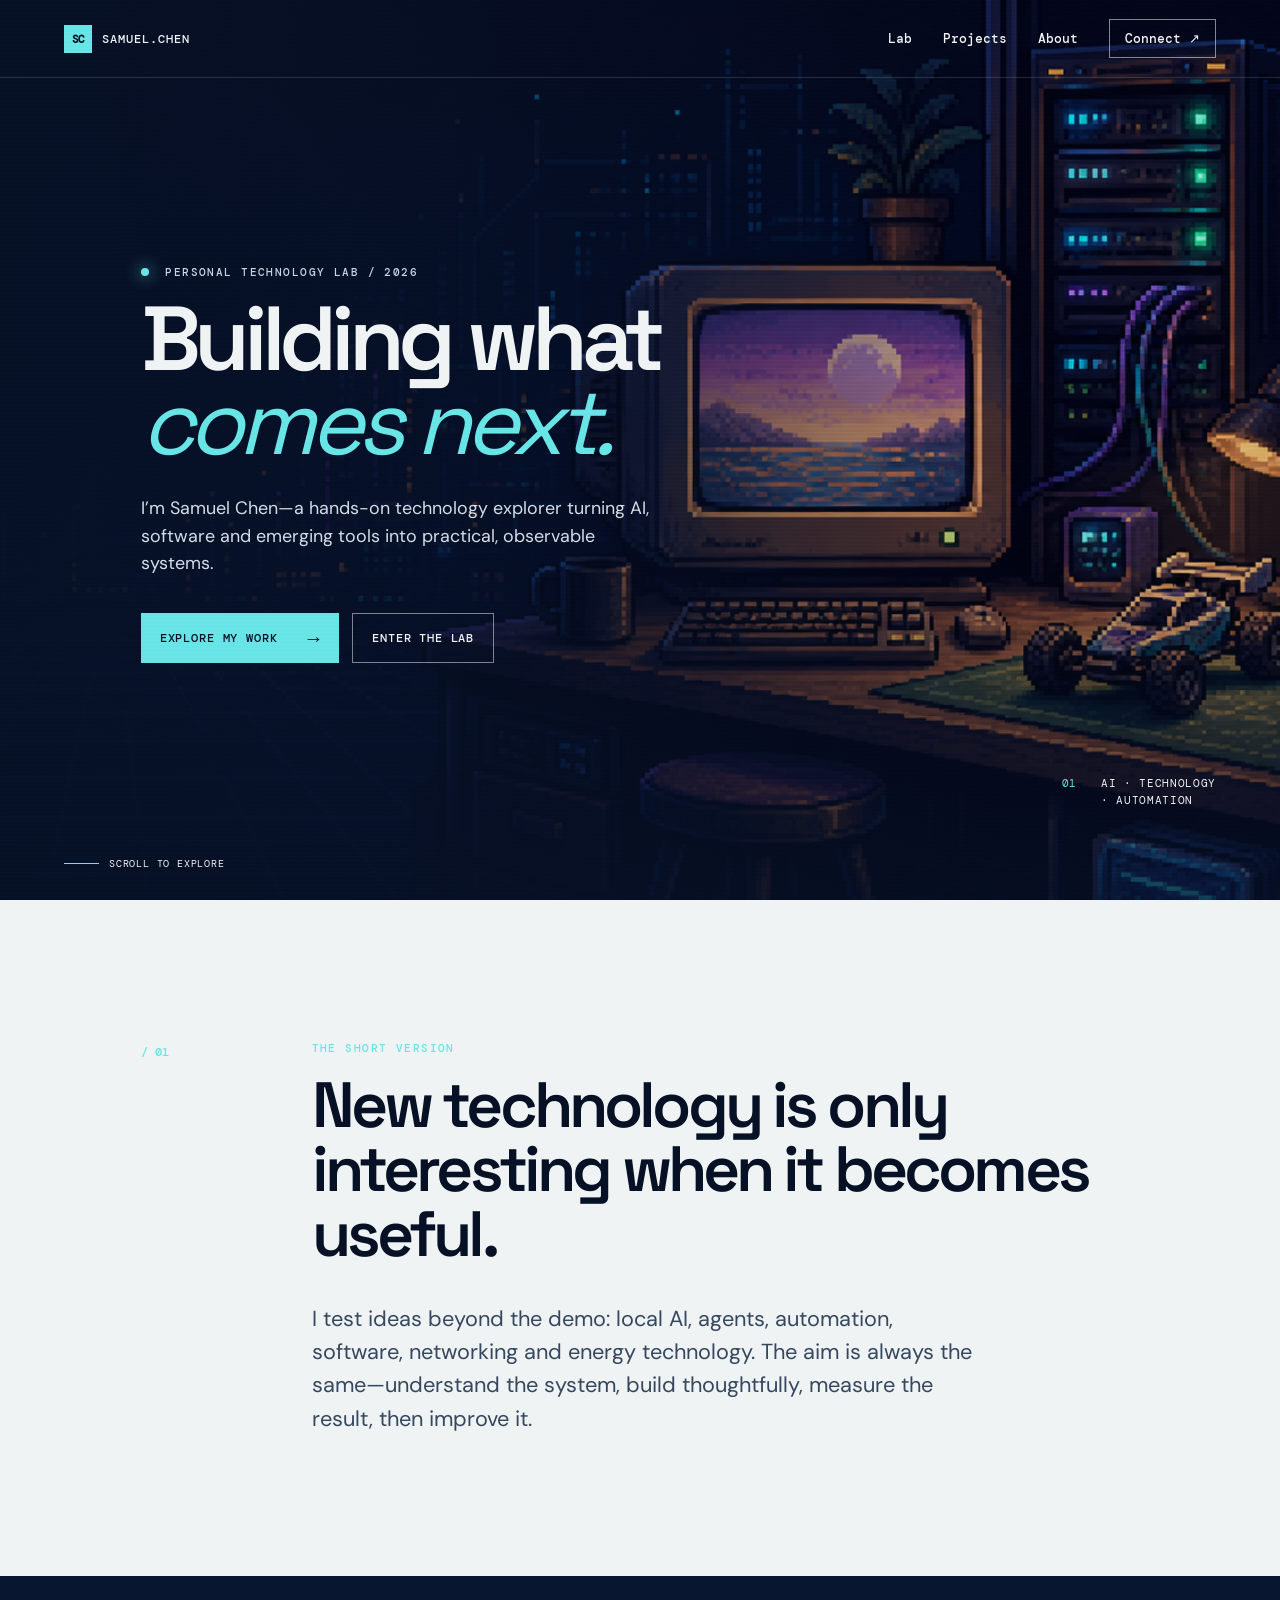
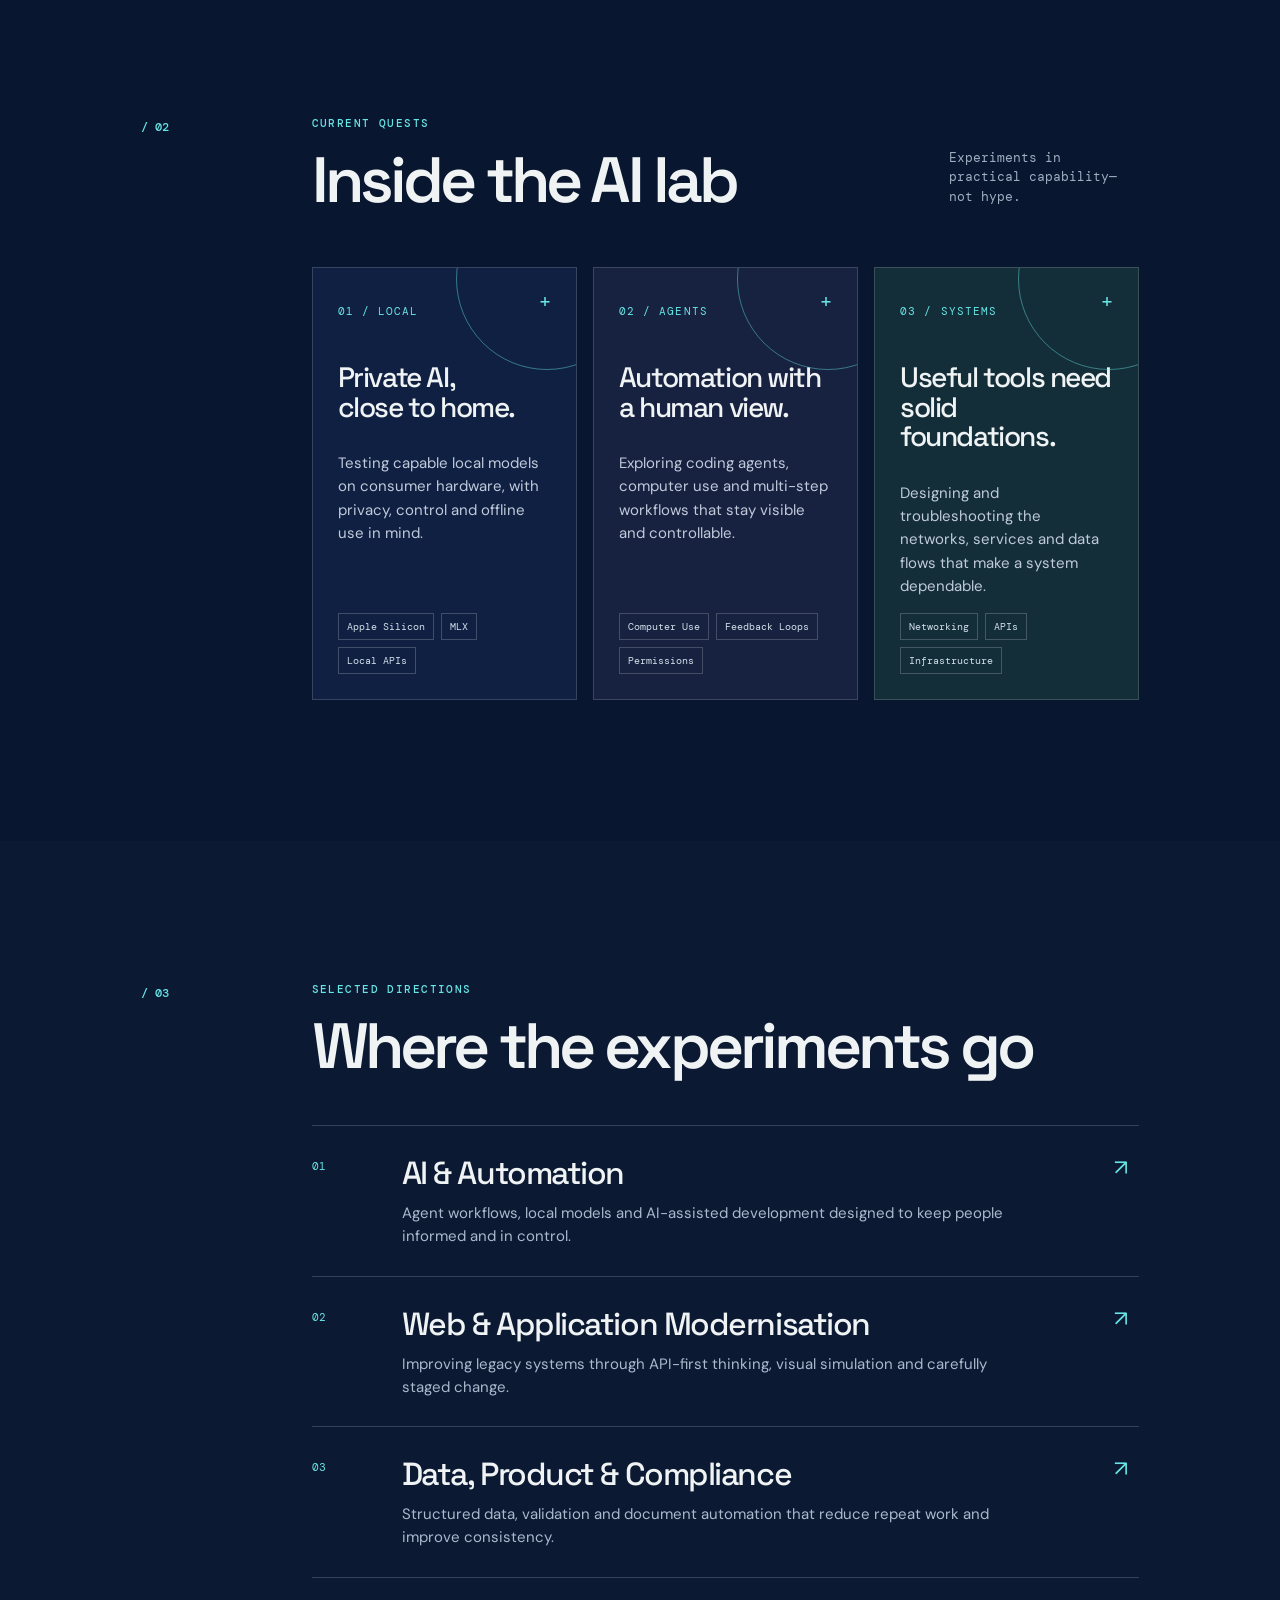
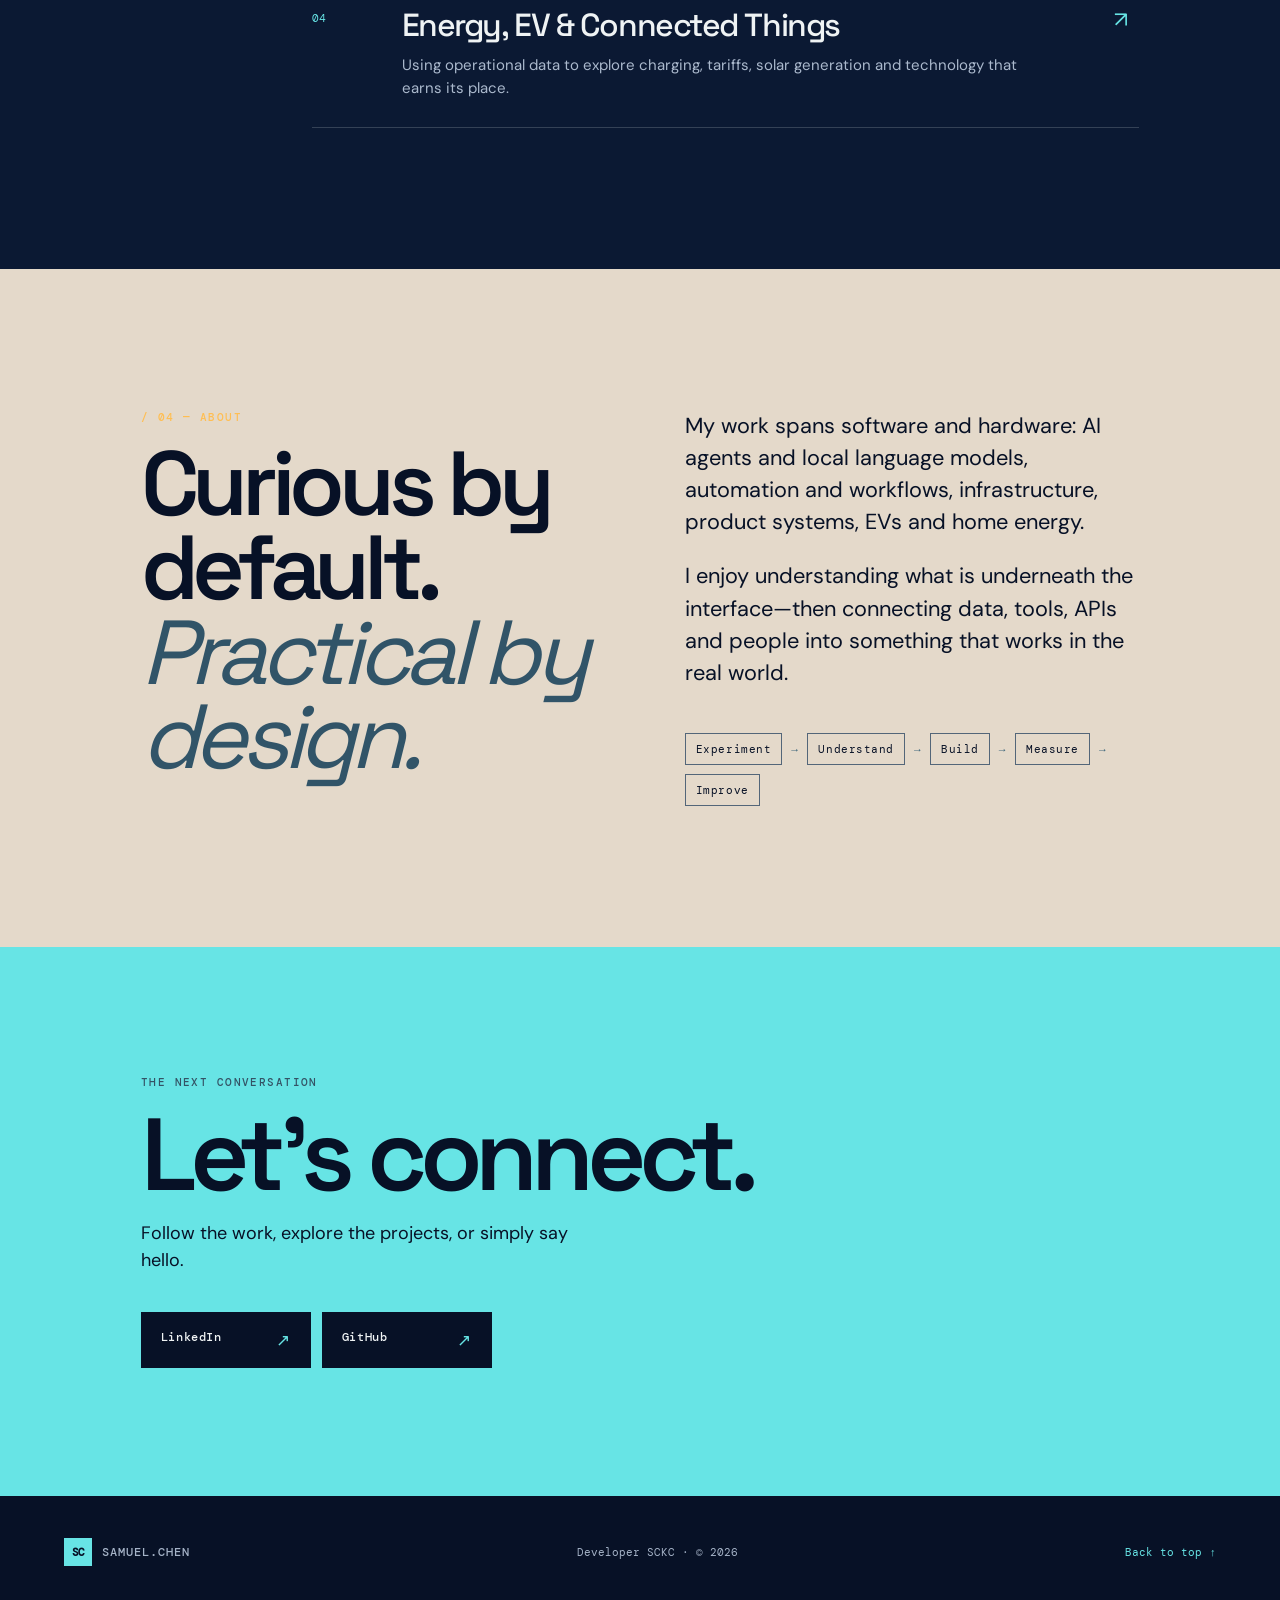
==== index.html @ 3295c78e "Publish Samuel Chen personal site" ====
<!doctype html>
<html lang="en">
  <head>
    <meta charset="utf-8" />
    <meta name="viewport" content="width=device-width, initial-scale=1" />
    <meta name="description" content="Samuel Chen — exploring AI, technology and automation through practical experiments and useful systems." />
    <meta name="theme-color" content="#071126" />
    <title>Samuel Chen — AI · Technology · Automation</title>
    <link rel="preload" href="assets/samuel-chen-8bit-lab-hero.png" as="image" />
    <link rel="stylesheet" href="styles.css" />
  </head>
  <body>
    <div class="scanlines" aria-hidden="true"></div>
    <header class="site-header">
      <a class="wordmark" href="#top" aria-label="Samuel Chen home"><span class="mark">SC</span><span>SAMUEL.CHEN</span></a>
      <button class="menu-toggle" type="button" aria-label="Open menu" aria-expanded="false">MENU <span>+</span></button>
      <nav aria-label="Main navigation">
        <a href="#lab">Lab</a>
        <a href="#projects">Projects</a>
        <a href="#about">About</a>
        <a href="#connect" class="nav-connect">Connect ↗</a>
      </nav>
    </header>

    <main id="top">
      <section class="hero" aria-labelledby="hero-title">
        <div class="hero-image" aria-hidden="true"></div>
        <div class="hero-content">
          <p class="eyebrow"><span class="status-dot"></span> PERSONAL TECHNOLOGY LAB / 2026</p>
          <h1 id="hero-title">Building what<br /><em>comes next.</em></h1>
          <p class="hero-copy">I’m Samuel Chen—a hands-on technology explorer turning AI, software and emerging tools into practical, observable systems.</p>
          <div class="hero-actions">
            <a class="button primary" href="#projects">Explore my work <span>→</span></a>
            <a class="button ghost" href="#lab">Enter the lab</a>
          </div>
        </div>
        <div class="hero-side-note"><span>01</span><span>AI · TECHNOLOGY<br />· AUTOMATION</span></div>
        <a class="scroll-cue" href="#lab" aria-label="Scroll to the AI lab"><span></span> SCROLL TO EXPLORE</a>
      </section>

      <section class="intro section-grid" aria-labelledby="intro-title">
        <p class="section-number">/ 01</p>
        <div>
          <p class="eyebrow cyan">THE SHORT VERSION</p>
          <h2 id="intro-title">New technology is only interesting when it becomes useful.</h2>
          <p class="lead">I test ideas beyond the demo: local AI, agents, automation, software, networking and energy technology. The aim is always the same—understand the system, build thoughtfully, measure the result, then improve it.</p>
        </div>
      </section>

      <section id="lab" class="lab section-grid" aria-labelledby="lab-title">
        <p class="section-number">/ 02</p>
        <div>
          <div class="section-heading"><div><p class="eyebrow cyan">CURRENT QUESTS</p><h2 id="lab-title">Inside the AI lab</h2></div><p class="section-caption">Experiments in practical capability—not hype.</p></div>
          <div class="quest-grid">
            <article class="quest-card card-ai"><p class="card-index">01 / LOCAL</p><h3>Private AI,<br />close to home.</h3><p>Testing capable local models on consumer hardware, with privacy, control and offline use in mind.</p><div class="tags"><span>Apple Silicon</span><span>MLX</span><span>Local APIs</span></div></article>
            <article class="quest-card card-agent"><p class="card-index">02 / AGENTS</p><h3>Automation with<br />a human view.</h3><p>Exploring coding agents, computer use and multi-step workflows that stay visible and controllable.</p><div class="tags"><span>Computer Use</span><span>Feedback Loops</span><span>Permissions</span></div></article>
            <article class="quest-card card-system"><p class="card-index">03 / SYSTEMS</p><h3>Useful tools need<br />solid foundations.</h3><p>Designing and troubleshooting the networks, services and data flows that make a system dependable.</p><div class="tags"><span>Networking</span><span>APIs</span><span>Infrastructure</span></div></article>
          </div>
        </div>
      </section>

      <section id="projects" class="projects section-grid" aria-labelledby="projects-title">
        <p class="section-number">/ 03</p>
        <div>
          <p class="eyebrow cyan">SELECTED DIRECTIONS</p>
          <h2 id="projects-title">Where the experiments go</h2>
          <div class="project-list">
            <article><span class="project-number">01</span><div><h3>AI &amp; Automation</h3><p>Agent workflows, local models and AI-assisted development designed to keep people informed and in control.</p></div><span class="arrow">↗</span></article>
            <article><span class="project-number">02</span><div><h3>Web &amp; Application Modernisation</h3><p>Improving legacy systems through API-first thinking, visual simulation and carefully staged change.</p></div><span class="arrow">↗</span></article>
            <article><span class="project-number">03</span><div><h3>Data, Product &amp; Compliance</h3><p>Structured data, validation and document automation that reduce repeat work and improve consistency.</p></div><span class="arrow">↗</span></article>
            <article><span class="project-number">04</span><div><h3>Energy, EV &amp; Connected Things</h3><p>Using operational data to explore charging, tariffs, solar generation and technology that earns its place.</p></div><span class="arrow">↗</span></article>
          </div>
        </div>
      </section>

      <section id="about" class="about" aria-labelledby="about-title">
        <div class="about-grid">
          <div><p class="eyebrow amber">/ 04 — ABOUT</p><h2 id="about-title">Curious by default.<br /><em>Practical by design.</em></h2></div>
          <div class="about-copy"><p>My work spans software and hardware: AI agents and local language models, automation and workflows, infrastructure, product systems, EVs and home energy.</p><p>I enjoy understanding what is underneath the interface—then connecting data, tools, APIs and people into something that works in the real world.</p><div class="principles"><span>Experiment</span><i>→</i><span>Understand</span><i>→</i><span>Build</span><i>→</i><span>Measure</span><i>→</i><span>Improve</span></div></div>
        </div>
      </section>

      <section id="connect" class="connect" aria-labelledby="connect-title">
        <p class="eyebrow">THE NEXT CONVERSATION</p>
        <h2 id="connect-title">Let’s connect.</h2>
        <p>Follow the work, explore the projects, or simply say hello.</p>
        <div class="connect-links"><a href="https://www.linkedin.com/in/samuel-chen-48364a86/" target="_blank" rel="noopener noreferrer">LinkedIn <span>↗</span></a><a href="https://github.com/samuelkcc/" target="_blank" rel="noopener noreferrer">GitHub <span>↗</span></a></div>
      </section>
    </main>

    <footer><a class="wordmark" href="#top"><span class="mark">SC</span><span>SAMUEL.CHEN</span></a><p>Developer SCKC · © 2026</p><a href="#top">Back to top ↑</a></footer>
    <script src="script.js"></script>
  </body>
</html>
---- styles.css ----
@import url('https://fonts.googleapis.com/css2?family=DM+Mono:wght@400;500&family=DM+Sans:opsz,wght@9..40,400;9..40,500;9..40,600;9..40,700&family=Space+Grotesk:wght@400;500;600;700&display=swap');

:root { --ink:#071126; --night:#09162f; --paper:#eff3f4; --cyan:#67e4e5; --amber:#ffbe52; --line:rgba(239,243,244,.18); --mono:'DM Mono',monospace; --sans:'DM Sans',sans-serif; --display:'Space Grotesk',sans-serif; }
* { box-sizing:border-box; } html { scroll-behavior:smooth; } body { margin:0; color:var(--paper); background:var(--ink); font-family:var(--sans); overflow-x:hidden; } a { color:inherit; text-decoration:none; } .scanlines { pointer-events:none; position:fixed; inset:0; z-index:20; opacity:.05; background:repeating-linear-gradient(0deg,transparent 0 3px,#fff 3px 4px); mix-blend-mode:overlay; }
.site-header { height:78px; padding:0 clamp(22px,5vw,76px); display:flex; align-items:center; justify-content:space-between; position:absolute; top:0; inset-inline:0; z-index:5; border-bottom:1px solid rgba(255,255,255,.14); }.wordmark { font:500 12px var(--mono); letter-spacing:.08em; display:flex; gap:10px; align-items:center; }.mark { width:28px; height:28px; display:grid; place-items:center; background:var(--cyan); color:var(--ink); font:600 11px var(--mono); letter-spacing:-.1em; }.site-header nav { display:flex; align-items:center; gap:31px; font:500 13px var(--mono); }.site-header nav a { transition:color .2s; }.site-header nav a:hover { color:var(--cyan); }.nav-connect { border:1px solid rgba(255,255,255,.5); padding:10px 15px; }.menu-toggle { display:none; }
.hero { min-height:760px; height:100svh; max-height:980px; position:relative; display:flex; align-items:center; padding:120px clamp(22px,11vw,180px) 92px; overflow:hidden; }.hero-image { position:absolute; inset:0; z-index:0; background-image:linear-gradient(90deg,rgba(7,17,38,.97) 0%,rgba(7,17,38,.72) 35%,rgba(7,17,38,.13) 78%),linear-gradient(0deg,rgba(7,17,38,.72),transparent 38%),url('assets/samuel-chen-8bit-lab-hero.png'); background-position:center; background-size:cover; animation:enter 1.4s ease-out both; }.hero-content { position:relative; z-index:1; max-width:680px; }.eyebrow { margin:0 0 18px; font:500 11px var(--mono); letter-spacing:.13em; color:#c8d4e5; }.cyan { color:var(--cyan); }.amber { color:var(--amber); }.status-dot { display:inline-block; width:8px; height:8px; margin-right:8px; border-radius:50%; background:var(--cyan); box-shadow:0 0 16px var(--cyan); }.hero h1,.about h2,.connect h2 { font:600 clamp(56px,7.1vw,112px)/.93 var(--display); margin:0; letter-spacing:-.07em; }.hero h1 em,.about h2 em { font-weight:400; color:var(--cyan); }.hero-copy { max-width:510px; margin:29px 0 35px; font-size:clamp(17px,1.4vw,21px); line-height:1.55; color:#d4dce8; }.hero-actions { display:flex; gap:13px; flex-wrap:wrap; }.button { font:500 12px var(--mono); text-transform:uppercase; letter-spacing:.07em; padding:16px 19px; display:inline-flex; gap:30px; align-items:center; transition:transform .2s,background .2s; }.button:hover { transform:translateY(-3px); }.primary { background:var(--cyan); color:var(--ink); }.primary span { font-size:20px; line-height:10px; }.ghost { border:1px solid rgba(255,255,255,.48); }.hero-side-note { position:absolute; right:clamp(22px,5vw,76px); bottom:90px; display:flex; gap:24px; align-items:flex-start; font:11px/1.6 var(--mono); letter-spacing:.06em; z-index:1; }.hero-side-note span:first-child { color:var(--cyan); }.scroll-cue { position:absolute; left:clamp(22px,5vw,76px); bottom:30px; font:10px var(--mono); letter-spacing:.08em; z-index:1; display:flex; gap:10px; align-items:center; }.scroll-cue span { display:block; width:35px; height:1px; background:var(--cyan); }
.section-grid { display:grid; grid-template-columns:minmax(85px,11vw) 1fr; gap:30px; padding:clamp(75px,11vw,160px) clamp(22px,11vw,180px); }.section-number { margin:3px 0; font:500 12px var(--mono); color:var(--cyan); }.intro { background:var(--paper); color:var(--ink); }.intro h2,.lab h2,.projects h2 { margin:0; font:600 clamp(37px,5vw,73px)/1.01 var(--display); letter-spacing:-.06em; max-width:900px; }.lead { max-width:670px; margin:35px 0 0; font-size:clamp(17px,1.7vw,23px); line-height:1.53; color:#36485f; }.lab { background:var(--night); }.section-heading { display:flex; justify-content:space-between; gap:40px; align-items:flex-end; }.section-caption { max-width:190px; margin:0 0 7px; color:#9fadc1; font:13px/1.5 var(--mono); }.quest-grid { display:grid; grid-template-columns:repeat(3,1fr); gap:16px; margin-top:54px; }.quest-card { min-height:365px; padding:25px; display:flex; flex-direction:column; border:1px solid rgba(255,255,255,.16); position:relative; overflow:hidden; background:#102043; }.quest-card:before { content:''; position:absolute; width:180px; height:180px; border:1px solid rgba(103,228,229,.45); border-radius:50%; top:-80px; right:-62px; }.quest-card:after { content:'+'; position:absolute; right:25px; top:20px; color:var(--cyan); font:20px var(--mono); }.card-agent { background:#172140; }.card-system { background:#142e39; }.card-index { font:11px var(--mono); letter-spacing:.1em; color:var(--cyan); }.quest-card h3 { margin:34px 0 15px; font:500 clamp(24px,2.2vw,33px)/1.05 var(--display); letter-spacing:-.05em; }.quest-card > p:not(.card-index) { color:#c0cada; line-height:1.55; font-size:15px; }.tags { margin-top:auto; display:flex; gap:7px; flex-wrap:wrap; }.tags span { border:1px solid rgba(255,255,255,.2); padding:6px 8px; font:10px var(--mono); color:#d3e2eb; }
.projects { background:#0b1933; }.project-list { margin-top:47px; border-top:1px solid var(--line); }.project-list article { display:grid; grid-template-columns:70px 1fr 25px; gap:20px; padding:27px 0; border-bottom:1px solid var(--line); align-items:start; transition:padding .25s, color .2s; }.project-list article:hover { color:var(--cyan); padding-left:13px; }.project-number { padding-top:6px; font:11px var(--mono); color:var(--cyan); }.project-list h3 { font:500 clamp(22px,2.5vw,34px) var(--display); letter-spacing:-.045em; margin:0 0 9px; }.project-list p { margin:0; max-width:620px; color:#abb9cd; font-size:15px; line-height:1.55; }.arrow { color:var(--cyan); font-size:22px; }.about { padding:clamp(75px,11vw,160px) clamp(22px,11vw,180px); background:#e4d9ca; color:var(--ink); }.about-grid { display:grid; grid-template-columns:1fr 1fr; gap:7vw; }.about h2 em { color:#315468; }.about-copy { max-width:540px; font-size:clamp(17px,1.7vw,23px); line-height:1.48; }.about-copy p:first-child { margin-top:0; }.principles { display:flex; gap:9px; flex-wrap:wrap; align-items:center; margin-top:44px; font:11px var(--mono); letter-spacing:.05em; }.principles span { border:1px solid #536679; padding:8px 10px; }.principles i { font-style:normal; color:#356178; }.connect { background:var(--cyan); color:var(--ink); padding:clamp(75px,10vw,145px) clamp(22px,11vw,180px); }.connect .eyebrow { color:#345365; }.connect h2 { font-size:clamp(55px,8vw,125px); }.connect > p:not(.eyebrow) { max-width:430px; font-size:18px; line-height:1.5; }.connect-links { display:flex; gap:11px; margin-top:38px; }.connect-links a { background:var(--ink); color:var(--paper); font:500 12px var(--mono); letter-spacing:.05em; padding:17px 20px; min-width:170px; display:flex; justify-content:space-between; transition:transform .2s; }.connect-links a:hover { transform:translateY(-3px); }.connect-links span { color:var(--cyan); font-size:17px; } footer { min-height:112px; padding:0 clamp(22px,5vw,76px); display:flex; align-items:center; justify-content:space-between; gap:20px; color:#a5b3c7; font:11px var(--mono); } footer p { margin:0; } footer > a:last-child { color:var(--cyan); }
@keyframes enter { from { transform:scale(1.05); opacity:.5; } to { transform:scale(1); opacity:1; } }
@media (max-width:760px) { .site-header { height:65px; }.site-header nav { display:none; position:absolute; top:65px; left:0; right:0; padding:23px; background:#071126; border-bottom:1px solid var(--line); }.site-header nav.open { display:flex; flex-direction:column; align-items:flex-start; gap:20px; }.menu-toggle { display:block; background:none; color:var(--paper); border:0; font:11px var(--mono); }.menu-toggle span { color:var(--cyan); font-size:18px; }.hero { min-height:660px; padding-top:120px; }.hero-image { background-position:61% center; background-image:linear-gradient(90deg,rgba(7,17,38,.97),rgba(7,17,38,.6) 70%,rgba(7,17,38,.1)),linear-gradient(0deg,rgba(7,17,38,.7),transparent 38%),url('assets/samuel-chen-8bit-lab-hero.png'); }.hero-side-note { display:none; }.section-grid { grid-template-columns:1fr; gap:17px; }.section-number { margin:0; }.section-heading { display:block; }.section-caption { margin-top:18px; }.quest-grid { grid-template-columns:1fr; margin-top:35px; }.quest-card { min-height:310px; }.about-grid { grid-template-columns:1fr; gap:40px; }.project-list article { grid-template-columns:42px 1fr 20px; gap:12px; }.connect-links { flex-direction:column; }.connect-links a { width:100%; } footer { min-height:150px; flex-wrap:wrap; padding-block:25px; } footer p { width:100%; order:3; } }
@media (prefers-reduced-motion: reduce) { html { scroll-behavior:auto; } .hero-image { animation:none; } * { transition:none!important; } }
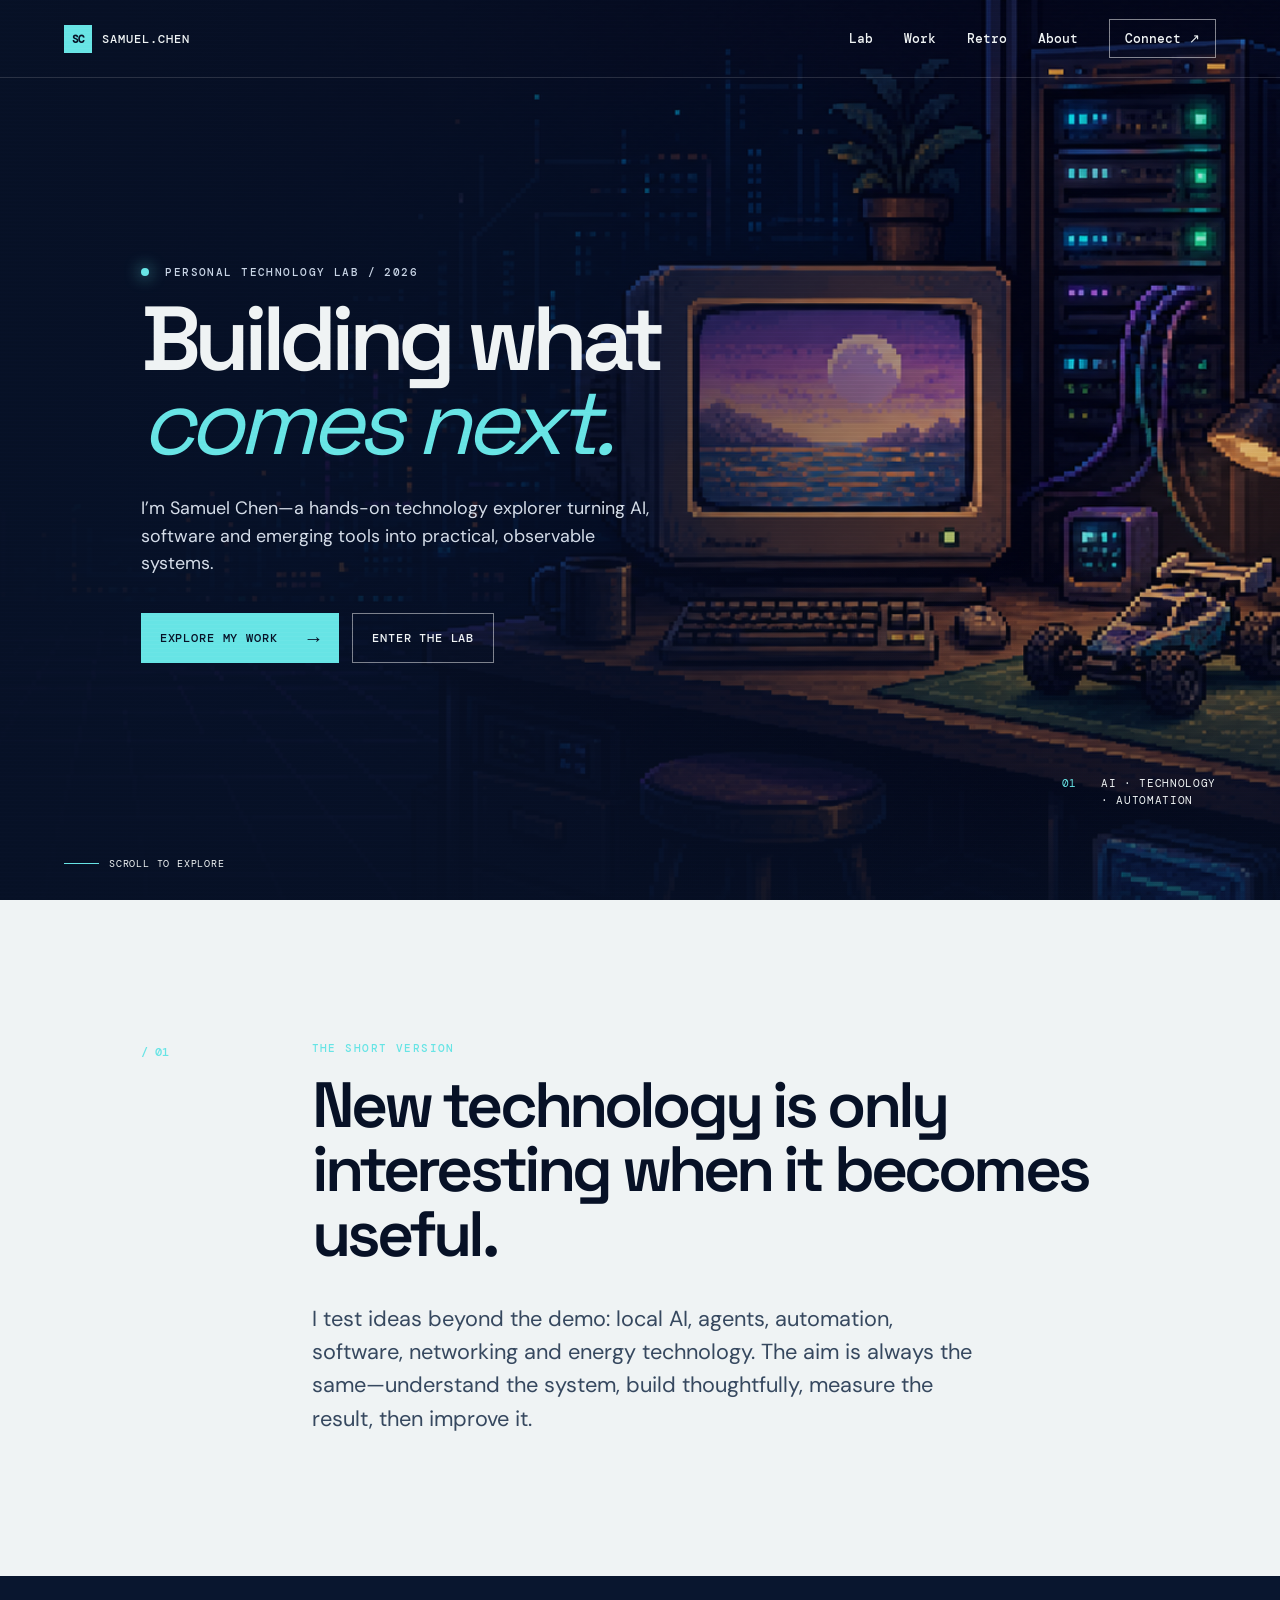
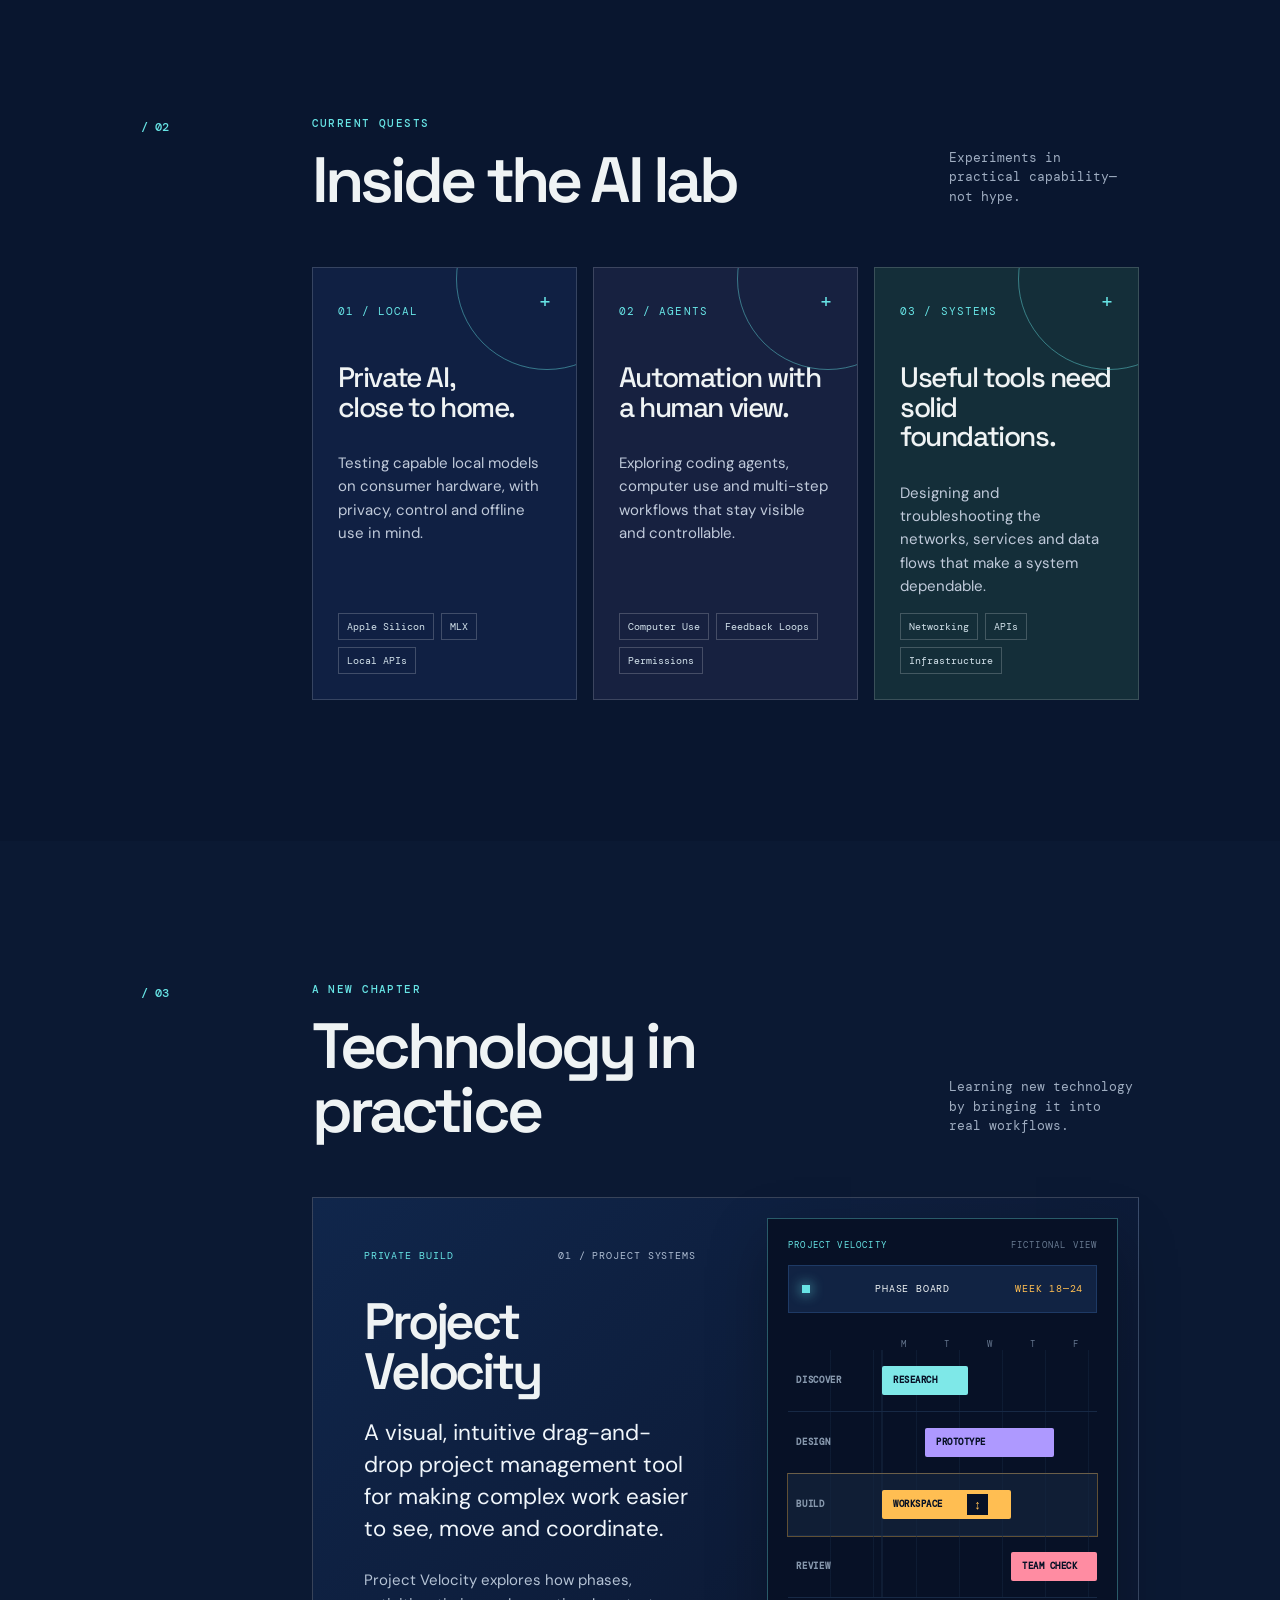
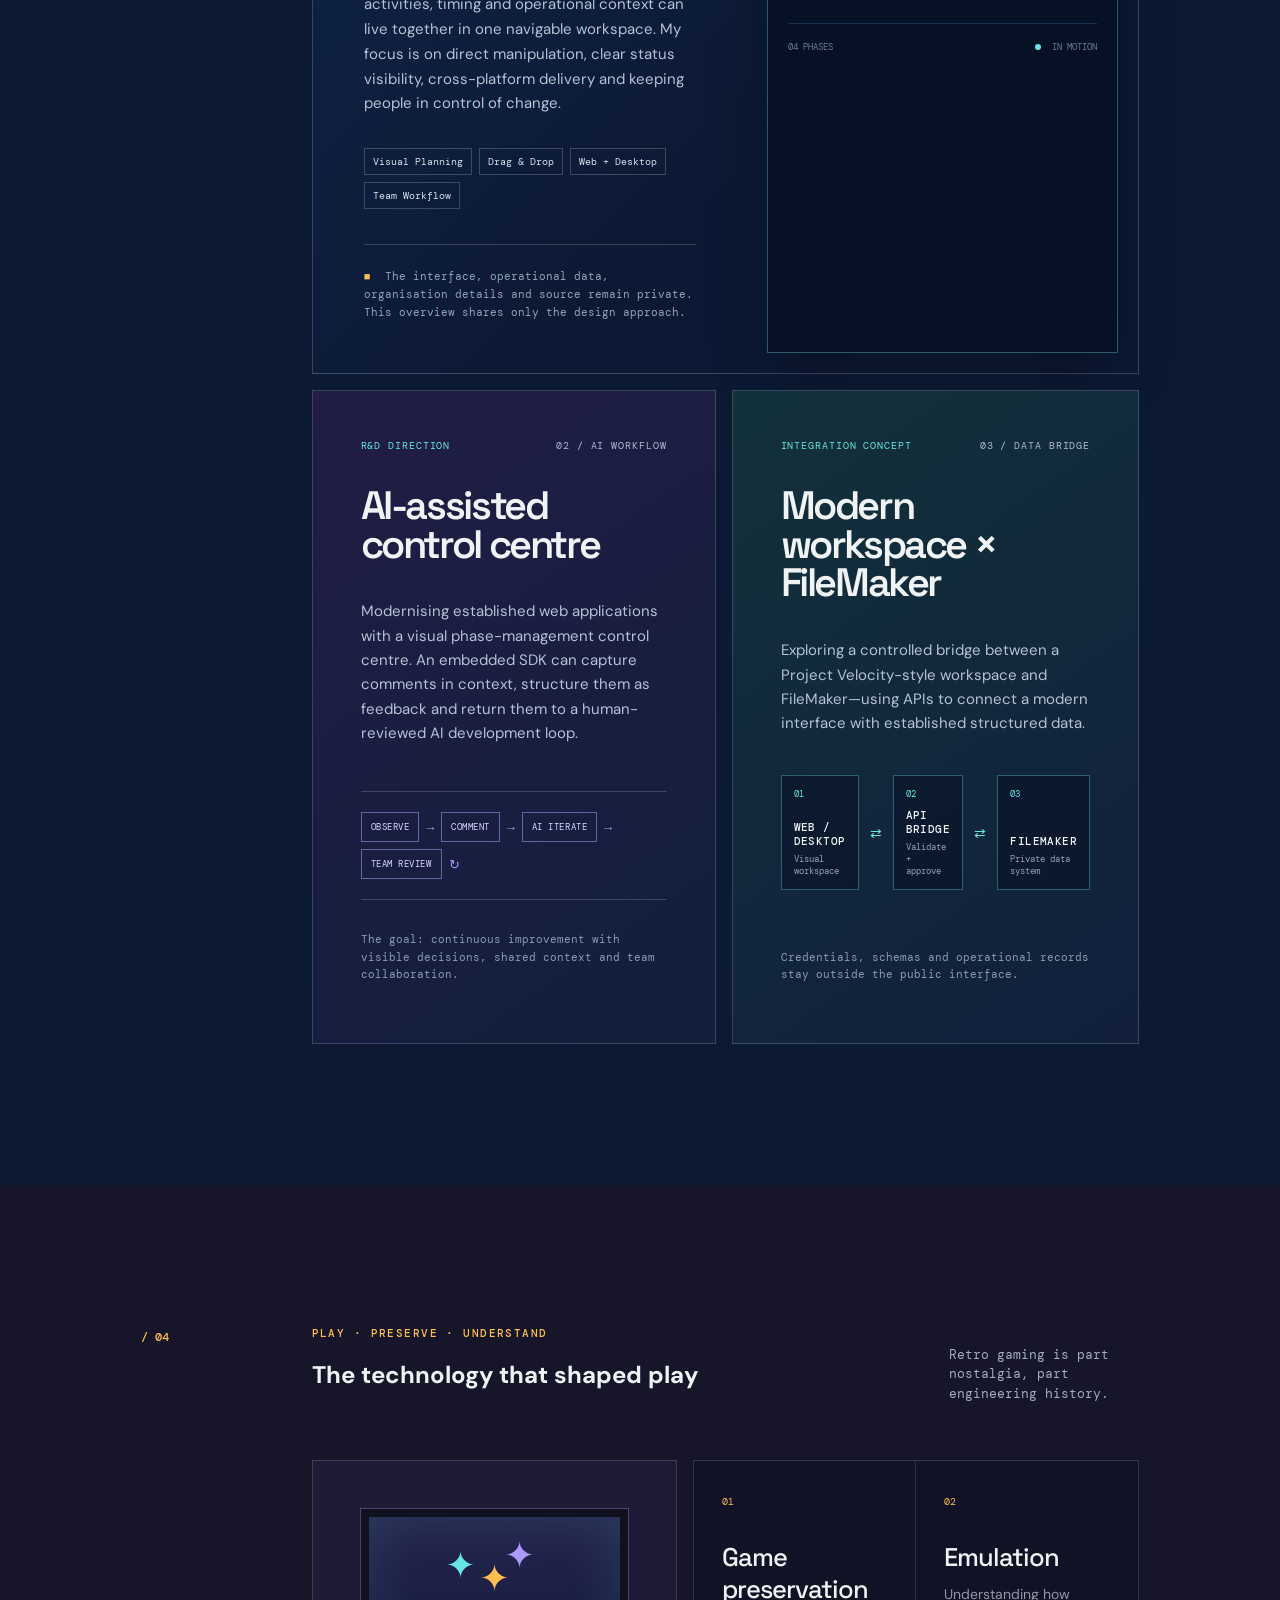
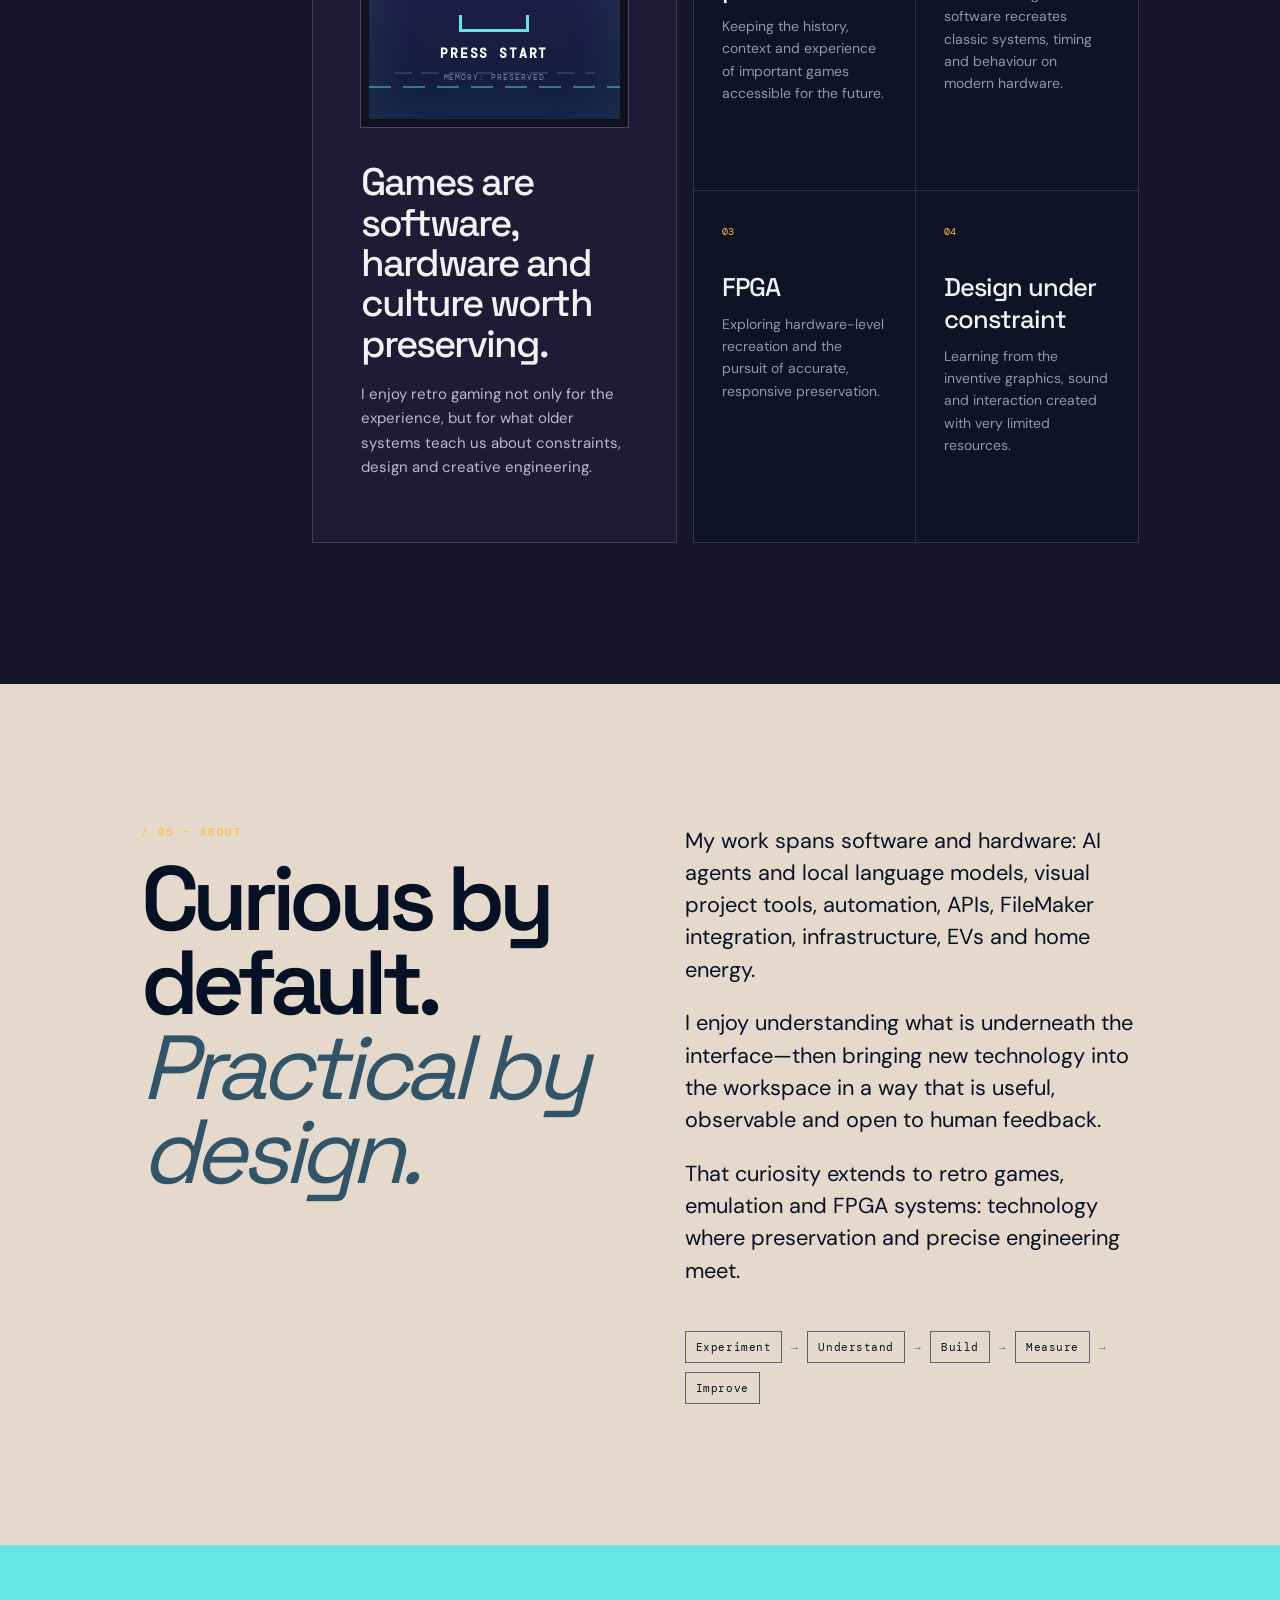
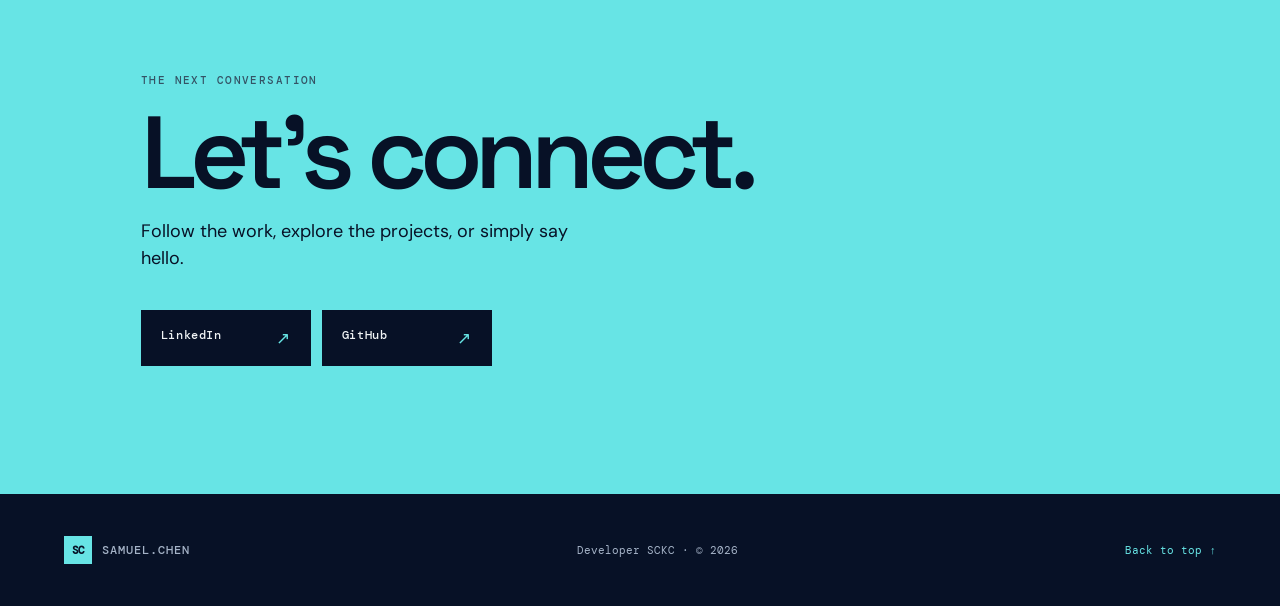
==== commit f10d0583: "Expand personal technology portfolio" ====
--- a/index.html
+++ b/index.html
@@ -5,6 +5,19 @@
     <meta name="viewport" content="width=device-width, initial-scale=1" />
     <meta name="description" content="Samuel Chen — exploring AI, technology and automation through practical experiments and useful systems." />
     <meta name="theme-color" content="#071126" />
+    <meta property="og:title" content="Samuel Chen — AI · Technology · Automation" />
+    <meta property="og:description" content="A personal technology lab exploring AI, visual project tools, modern application workflows, FileMaker integration and retro technology preservation." />
+    <meta property="og:type" content="website" />
+    <meta property="og:url" content="https://samuelchen.hk/" />
+    <meta property="og:image" content="https://samuelchen.hk/assets/samuel-chen-social-card.png" />
+    <meta property="og:image:width" content="1731" />
+    <meta property="og:image:height" content="909" />
+    <meta property="og:image:alt" content="Samuel Chen personal technology lab with AI, automation and retro-computing displays" />
+    <meta name="twitter:card" content="summary_large_image" />
+    <meta name="twitter:title" content="Samuel Chen — AI · Technology · Automation" />
+    <meta name="twitter:description" content="Building, testing and preserving the technology shaping what comes next." />
+    <meta name="twitter:image" content="https://samuelchen.hk/assets/samuel-chen-social-card.png" />
+    <link rel="canonical" href="https://samuelchen.hk/" />
     <title>Samuel Chen — AI · Technology · Automation</title>
     <link rel="preload" href="assets/samuel-chen-8bit-lab-hero.png" as="image" />
     <link rel="stylesheet" href="styles.css" />
@@ -16,7 +29,8 @@
       <button class="menu-toggle" type="button" aria-label="Open menu" aria-expanded="false">MENU <span>+</span></button>
       <nav aria-label="Main navigation">
         <a href="#lab">Lab</a>
-        <a href="#projects">Projects</a>
+        <a href="#projects">Work</a>
+        <a href="#retro">Retro</a>
         <a href="#about">About</a>
         <a href="#connect" class="nav-connect">Connect ↗</a>
       </nav>
@@ -62,21 +76,87 @@
       <section id="projects" class="projects section-grid" aria-labelledby="projects-title">
         <p class="section-number">/ 03</p>
         <div>
-          <p class="eyebrow cyan">SELECTED DIRECTIONS</p>
-          <h2 id="projects-title">Where the experiments go</h2>
-          <div class="project-list">
-            <article><span class="project-number">01</span><div><h3>AI &amp; Automation</h3><p>Agent workflows, local models and AI-assisted development designed to keep people informed and in control.</p></div><span class="arrow">↗</span></article>
-            <article><span class="project-number">02</span><div><h3>Web &amp; Application Modernisation</h3><p>Improving legacy systems through API-first thinking, visual simulation and carefully staged change.</p></div><span class="arrow">↗</span></article>
-            <article><span class="project-number">03</span><div><h3>Data, Product &amp; Compliance</h3><p>Structured data, validation and document automation that reduce repeat work and improve consistency.</p></div><span class="arrow">↗</span></article>
-            <article><span class="project-number">04</span><div><h3>Energy, EV &amp; Connected Things</h3><p>Using operational data to explore charging, tariffs, solar generation and technology that earns its place.</p></div><span class="arrow">↗</span></article>
+          <div class="section-heading chapter-heading">
+            <div><p class="eyebrow cyan">A NEW CHAPTER</p><h2 id="projects-title">Technology in practice</h2></div>
+            <p class="section-caption">Learning new technology by bringing it into real workflows.</p>
+          </div>
+
+          <article class="velocity-feature">
+            <div class="feature-copy">
+              <div class="project-meta"><span>PRIVATE BUILD</span><span>01 / PROJECT SYSTEMS</span></div>
+              <h3>Project Velocity</h3>
+              <p class="feature-lead">A visual, intuitive drag-and-drop project management tool for making complex work easier to see, move and coordinate.</p>
+              <p>Project Velocity explores how phases, activities, timing and operational context can live together in one navigable workspace. My focus is on direct manipulation, clear status visibility, cross-platform delivery and keeping people in control of change.</p>
+              <div class="tags"><span>Visual Planning</span><span>Drag &amp; Drop</span><span>Web + Desktop</span><span>Team Workflow</span></div>
+              <p class="privacy-note"><span aria-hidden="true">■</span> The interface, operational data, organisation details and source remain private. This overview shares only the design approach.</p>
+            </div>
+            <div class="velocity-demo" aria-label="Abstract Project Velocity timeline using fictional data">
+              <div class="demo-top"><span>PROJECT VELOCITY</span><span>FICTIONAL VIEW</span></div>
+              <div class="demo-toolbar"><span class="demo-dot"></span><span>PHASE BOARD</span><span class="demo-filter">WEEK 18—24</span></div>
+              <div class="timeline-head"><span></span><span>M</span><span>T</span><span>W</span><span>T</span><span>F</span></div>
+              <div class="timeline-row"><strong>DISCOVER</strong><i class="bar bar-one">RESEARCH</i></div>
+              <div class="timeline-row"><strong>DESIGN</strong><i class="bar bar-two">PROTOTYPE</i></div>
+              <div class="timeline-row active"><strong>BUILD</strong><i class="bar bar-three">WORKSPACE</i><span class="drag-cursor">↕</span></div>
+              <div class="timeline-row"><strong>REVIEW</strong><i class="bar bar-four">TEAM CHECK</i></div>
+              <div class="demo-status"><span>04 PHASES</span><span><b></b> IN MOTION</span></div>
+            </div>
+          </article>
+
+          <div class="system-grid">
+            <article class="system-card control-card">
+              <div class="project-meta"><span>R&amp;D DIRECTION</span><span>02 / AI WORKFLOW</span></div>
+              <h3>AI-assisted control centre</h3>
+              <p>Modernising established web applications with a visual phase-management control centre. An embedded SDK can capture comments in context, structure them as feedback and return them to a human-reviewed AI development loop.</p>
+              <div class="feedback-loop" aria-label="Visual feedback loop">
+                <span>OBSERVE</span><i>→</i><span>COMMENT</span><i>→</i><span>AI ITERATE</span><i>→</i><span>TEAM REVIEW</span><i>↻</i>
+              </div>
+              <p class="card-foot">The goal: continuous improvement with visible decisions, shared context and team collaboration.</p>
+            </article>
+
+            <article class="system-card bridge-card">
+              <div class="project-meta"><span>INTEGRATION CONCEPT</span><span>03 / DATA BRIDGE</span></div>
+              <h3>Modern workspace × FileMaker</h3>
+              <p>Exploring a controlled bridge between a Project Velocity-style workspace and FileMaker—using APIs to connect a modern interface with established structured data.</p>
+              <div class="bridge-flow" aria-label="Web application to FileMaker integration concept">
+                <div><small>01</small><strong>WEB / DESKTOP</strong><span>Visual workspace</span></div>
+                <b>⇄</b>
+                <div><small>02</small><strong>API BRIDGE</strong><span>Validate + approve</span></div>
+                <b>⇄</b>
+                <div><small>03</small><strong>FILEMAKER</strong><span>Private data system</span></div>
+              </div>
+              <p class="card-foot">Credentials, schemas and operational records stay outside the public interface.</p>
+            </article>
+          </div>
+        </div>
+      </section>
+
+      <section id="retro" class="retro section-grid" aria-labelledby="retro-title">
+        <p class="section-number">/ 04</p>
+        <div>
+          <div class="section-heading">
+            <div><p class="eyebrow amber">PLAY · PRESERVE · UNDERSTAND</p><h2 id="retro-title">The technology that shaped play</h2></div>
+            <p class="section-caption">Retro gaming is part nostalgia, part engineering history.</p>
+          </div>
+          <div class="retro-grid">
+            <article class="retro-intro">
+              <div class="pixel-screen" aria-hidden="true"><span class="pixel-star">✦</span><span class="pixel-path"></span><strong>PRESS START</strong><small>MEMORY: PRESERVED</small></div>
+              <h3>Games are software, hardware and culture worth preserving.</h3>
+              <p>I enjoy retro gaming not only for the experience, but for what older systems teach us about constraints, design and creative engineering.</p>
+            </article>
+            <div class="retro-interests">
+              <article><span class="retro-code">01</span><div><h3>Game preservation</h3><p>Keeping the history, context and experience of important games accessible for the future.</p></div></article>
+              <article><span class="retro-code">02</span><div><h3>Emulation</h3><p>Understanding how software recreates classic systems, timing and behaviour on modern hardware.</p></div></article>
+              <article><span class="retro-code">03</span><div><h3>FPGA</h3><p>Exploring hardware-level recreation and the pursuit of accurate, responsive preservation.</p></div></article>
+              <article><span class="retro-code">04</span><div><h3>Design under constraint</h3><p>Learning from the inventive graphics, sound and interaction created with very limited resources.</p></div></article>
+            </div>
           </div>
         </div>
       </section>
 
       <section id="about" class="about" aria-labelledby="about-title">
         <div class="about-grid">
-          <div><p class="eyebrow amber">/ 04 — ABOUT</p><h2 id="about-title">Curious by default.<br /><em>Practical by design.</em></h2></div>
-          <div class="about-copy"><p>My work spans software and hardware: AI agents and local language models, automation and workflows, infrastructure, product systems, EVs and home energy.</p><p>I enjoy understanding what is underneath the interface—then connecting data, tools, APIs and people into something that works in the real world.</p><div class="principles"><span>Experiment</span><i>→</i><span>Understand</span><i>→</i><span>Build</span><i>→</i><span>Measure</span><i>→</i><span>Improve</span></div></div>
+          <div><p class="eyebrow amber">/ 05 — ABOUT</p><h2 id="about-title">Curious by default.<br /><em>Practical by design.</em></h2></div>
+          <div class="about-copy"><p>My work spans software and hardware: AI agents and local language models, visual project tools, automation, APIs, FileMaker integration, infrastructure, EVs and home energy.</p><p>I enjoy understanding what is underneath the interface—then bringing new technology into the workspace in a way that is useful, observable and open to human feedback.</p><p>That curiosity extends to retro games, emulation and FPGA systems: technology where preservation and precise engineering meet.</p><div class="principles"><span>Experiment</span><i>→</i><span>Understand</span><i>→</i><span>Build</span><i>→</i><span>Measure</span><i>→</i><span>Improve</span></div></div>
         </div>
       </section>
 
--- a/styles.css
+++ b/styles.css
@@ -5,7 +5,8 @@
 .site-header { height:78px; padding:0 clamp(22px,5vw,76px); display:flex; align-items:center; justify-content:space-between; position:absolute; top:0; inset-inline:0; z-index:5; border-bottom:1px solid rgba(255,255,255,.14); }.wordmark { font:500 12px var(--mono); letter-spacing:.08em; display:flex; gap:10px; align-items:center; }.mark { width:28px; height:28px; display:grid; place-items:center; background:var(--cyan); color:var(--ink); font:600 11px var(--mono); letter-spacing:-.1em; }.site-header nav { display:flex; align-items:center; gap:31px; font:500 13px var(--mono); }.site-header nav a { transition:color .2s; }.site-header nav a:hover { color:var(--cyan); }.nav-connect { border:1px solid rgba(255,255,255,.5); padding:10px 15px; }.menu-toggle { display:none; }
 .hero { min-height:760px; height:100svh; max-height:980px; position:relative; display:flex; align-items:center; padding:120px clamp(22px,11vw,180px) 92px; overflow:hidden; }.hero-image { position:absolute; inset:0; z-index:0; background-image:linear-gradient(90deg,rgba(7,17,38,.97) 0%,rgba(7,17,38,.72) 35%,rgba(7,17,38,.13) 78%),linear-gradient(0deg,rgba(7,17,38,.72),transparent 38%),url('assets/samuel-chen-8bit-lab-hero.png'); background-position:center; background-size:cover; animation:enter 1.4s ease-out both; }.hero-content { position:relative; z-index:1; max-width:680px; }.eyebrow { margin:0 0 18px; font:500 11px var(--mono); letter-spacing:.13em; color:#c8d4e5; }.cyan { color:var(--cyan); }.amber { color:var(--amber); }.status-dot { display:inline-block; width:8px; height:8px; margin-right:8px; border-radius:50%; background:var(--cyan); box-shadow:0 0 16px var(--cyan); }.hero h1,.about h2,.connect h2 { font:600 clamp(56px,7.1vw,112px)/.93 var(--display); margin:0; letter-spacing:-.07em; }.hero h1 em,.about h2 em { font-weight:400; color:var(--cyan); }.hero-copy { max-width:510px; margin:29px 0 35px; font-size:clamp(17px,1.4vw,21px); line-height:1.55; color:#d4dce8; }.hero-actions { display:flex; gap:13px; flex-wrap:wrap; }.button { font:500 12px var(--mono); text-transform:uppercase; letter-spacing:.07em; padding:16px 19px; display:inline-flex; gap:30px; align-items:center; transition:transform .2s,background .2s; }.button:hover { transform:translateY(-3px); }.primary { background:var(--cyan); color:var(--ink); }.primary span { font-size:20px; line-height:10px; }.ghost { border:1px solid rgba(255,255,255,.48); }.hero-side-note { position:absolute; right:clamp(22px,5vw,76px); bottom:90px; display:flex; gap:24px; align-items:flex-start; font:11px/1.6 var(--mono); letter-spacing:.06em; z-index:1; }.hero-side-note span:first-child { color:var(--cyan); }.scroll-cue { position:absolute; left:clamp(22px,5vw,76px); bottom:30px; font:10px var(--mono); letter-spacing:.08em; z-index:1; display:flex; gap:10px; align-items:center; }.scroll-cue span { display:block; width:35px; height:1px; background:var(--cyan); }
 .section-grid { display:grid; grid-template-columns:minmax(85px,11vw) 1fr; gap:30px; padding:clamp(75px,11vw,160px) clamp(22px,11vw,180px); }.section-number { margin:3px 0; font:500 12px var(--mono); color:var(--cyan); }.intro { background:var(--paper); color:var(--ink); }.intro h2,.lab h2,.projects h2 { margin:0; font:600 clamp(37px,5vw,73px)/1.01 var(--display); letter-spacing:-.06em; max-width:900px; }.lead { max-width:670px; margin:35px 0 0; font-size:clamp(17px,1.7vw,23px); line-height:1.53; color:#36485f; }.lab { background:var(--night); }.section-heading { display:flex; justify-content:space-between; gap:40px; align-items:flex-end; }.section-caption { max-width:190px; margin:0 0 7px; color:#9fadc1; font:13px/1.5 var(--mono); }.quest-grid { display:grid; grid-template-columns:repeat(3,1fr); gap:16px; margin-top:54px; }.quest-card { min-height:365px; padding:25px; display:flex; flex-direction:column; border:1px solid rgba(255,255,255,.16); position:relative; overflow:hidden; background:#102043; }.quest-card:before { content:''; position:absolute; width:180px; height:180px; border:1px solid rgba(103,228,229,.45); border-radius:50%; top:-80px; right:-62px; }.quest-card:after { content:'+'; position:absolute; right:25px; top:20px; color:var(--cyan); font:20px var(--mono); }.card-agent { background:#172140; }.card-system { background:#142e39; }.card-index { font:11px var(--mono); letter-spacing:.1em; color:var(--cyan); }.quest-card h3 { margin:34px 0 15px; font:500 clamp(24px,2.2vw,33px)/1.05 var(--display); letter-spacing:-.05em; }.quest-card > p:not(.card-index) { color:#c0cada; line-height:1.55; font-size:15px; }.tags { margin-top:auto; display:flex; gap:7px; flex-wrap:wrap; }.tags span { border:1px solid rgba(255,255,255,.2); padding:6px 8px; font:10px var(--mono); color:#d3e2eb; }
-.projects { background:#0b1933; }.project-list { margin-top:47px; border-top:1px solid var(--line); }.project-list article { display:grid; grid-template-columns:70px 1fr 25px; gap:20px; padding:27px 0; border-bottom:1px solid var(--line); align-items:start; transition:padding .25s, color .2s; }.project-list article:hover { color:var(--cyan); padding-left:13px; }.project-number { padding-top:6px; font:11px var(--mono); color:var(--cyan); }.project-list h3 { font:500 clamp(22px,2.5vw,34px) var(--display); letter-spacing:-.045em; margin:0 0 9px; }.project-list p { margin:0; max-width:620px; color:#abb9cd; font-size:15px; line-height:1.55; }.arrow { color:var(--cyan); font-size:22px; }.about { padding:clamp(75px,11vw,160px) clamp(22px,11vw,180px); background:#e4d9ca; color:var(--ink); }.about-grid { display:grid; grid-template-columns:1fr 1fr; gap:7vw; }.about h2 em { color:#315468; }.about-copy { max-width:540px; font-size:clamp(17px,1.7vw,23px); line-height:1.48; }.about-copy p:first-child { margin-top:0; }.principles { display:flex; gap:9px; flex-wrap:wrap; align-items:center; margin-top:44px; font:11px var(--mono); letter-spacing:.05em; }.principles span { border:1px solid #536679; padding:8px 10px; }.principles i { font-style:normal; color:#356178; }.connect { background:var(--cyan); color:var(--ink); padding:clamp(75px,10vw,145px) clamp(22px,11vw,180px); }.connect .eyebrow { color:#345365; }.connect h2 { font-size:clamp(55px,8vw,125px); }.connect > p:not(.eyebrow) { max-width:430px; font-size:18px; line-height:1.5; }.connect-links { display:flex; gap:11px; margin-top:38px; }.connect-links a { background:var(--ink); color:var(--paper); font:500 12px var(--mono); letter-spacing:.05em; padding:17px 20px; min-width:170px; display:flex; justify-content:space-between; transition:transform .2s; }.connect-links a:hover { transform:translateY(-3px); }.connect-links span { color:var(--cyan); font-size:17px; } footer { min-height:112px; padding:0 clamp(22px,5vw,76px); display:flex; align-items:center; justify-content:space-between; gap:20px; color:#a5b3c7; font:11px var(--mono); } footer p { margin:0; } footer > a:last-child { color:var(--cyan); }
+.projects { background:#0b1933; }.chapter-heading { margin-bottom:54px; }.project-meta { display:flex; justify-content:space-between; gap:20px; margin-bottom:35px; font:10px var(--mono); letter-spacing:.09em; color:#aebdd2; }.project-meta span:first-child { color:var(--cyan); }.velocity-feature { display:grid; grid-template-columns:minmax(0,1fr) minmax(390px,.9fr); border:1px solid rgba(255,255,255,.18); background:linear-gradient(135deg,#10264b,#0c1934 62%); }.feature-copy { padding:clamp(28px,4vw,58px); }.velocity-feature h3,.system-card h3 { margin:0 0 20px; font:600 clamp(32px,4vw,59px)/.98 var(--display); letter-spacing:-.06em; }.feature-lead { max-width:640px; margin:0 0 22px; color:#f0f6fb; font-size:clamp(18px,1.75vw,24px); line-height:1.43; }.feature-copy > p:not(.feature-lead):not(.privacy-note) { max-width:620px; color:#b5c3d5; font-size:15px; line-height:1.65; }.feature-copy .tags { margin-top:32px; }.privacy-note { margin:35px 0 0; padding-top:22px; border-top:1px solid var(--line); color:#91a3b9; font:11px/1.65 var(--mono); }.privacy-note span { color:var(--amber); margin-right:8px; }.velocity-demo { margin:20px; min-height:460px; padding:20px; background:#071126; border:1px solid rgba(103,228,229,.35); box-shadow:0 22px 55px rgba(0,0,0,.25); align-self:stretch; font-family:var(--mono); }.demo-top,.demo-toolbar,.demo-status { display:flex; justify-content:space-between; align-items:center; }.demo-top { color:var(--cyan); font-size:9px; letter-spacing:.13em; padding-bottom:14px; }.demo-top span:last-child { color:#687a91; }.demo-toolbar { min-height:48px; padding:0 13px; background:#112343; border:1px solid #1e3a65; font-size:10px; letter-spacing:.08em; }.demo-dot { width:8px; height:8px; background:var(--cyan); box-shadow:0 0 13px var(--cyan); }.demo-filter { color:var(--amber); }.timeline-head { display:grid; grid-template-columns:94px repeat(5,1fr); margin-top:25px; color:#64758d; font-size:9px; text-align:center; }.timeline-row { min-height:62px; display:grid; grid-template-columns:94px repeat(5,1fr); align-items:center; position:relative; border-bottom:1px solid #172945; background-image:linear-gradient(90deg,transparent 93px,#162842 94px,transparent 95px),repeating-linear-gradient(90deg,transparent 0 calc((100% - 94px)/5 - 1px),#142640 calc((100% - 94px)/5)); }.timeline-row strong { padding-left:8px; color:#8798ad; font-size:9px; letter-spacing:.08em; }.timeline-row .bar { height:29px; display:flex; align-items:center; padding-left:11px; border-radius:2px; color:#071126; font:600 9px var(--mono); font-style:normal; letter-spacing:.06em; z-index:1; }.bar-one { grid-column:2 / 4; background:#7ee8e8; }.bar-two { grid-column:3 / 6; background:#ae99ff; }.bar-three { grid-column:2 / 5; background:var(--amber); }.bar-four { grid-column:5 / 7; background:#ff8ca2; }.timeline-row.active { outline:1px solid rgba(255,190,82,.36); background-color:#101e35; }.drag-cursor { position:absolute; right:35%; width:23px; height:23px; display:grid; place-items:center; border:1px solid var(--amber); background:#071126; color:var(--amber); font-size:13px; z-index:2; }.demo-status { margin-top:25px; padding-top:17px; border-top:1px solid #193150; color:#687a91; font-size:9px; }.demo-status b { display:inline-block; width:6px; height:6px; margin-right:6px; border-radius:50%; background:var(--cyan); }.system-grid { display:grid; grid-template-columns:1fr 1fr; gap:16px; margin-top:16px; }.system-card { min-height:440px; padding:clamp(28px,4vw,48px); border:1px solid rgba(255,255,255,.16); background:#111f3c; display:flex; flex-direction:column; }.system-card h3 { font-size:clamp(28px,3.1vw,44px); max-width:560px; }.system-card > p:not(.card-foot) { color:#b5c3d5; font-size:15px; line-height:1.62; max-width:610px; }.control-card { background:linear-gradient(145deg,#211d45,#111f3c); }.bridge-card { background:linear-gradient(145deg,#12313a,#111f3c); }.feedback-loop { display:flex; gap:7px; align-items:center; flex-wrap:wrap; margin:31px 0; padding:20px 0; border-block:1px solid var(--line); }.feedback-loop span { padding:8px 9px; border:1px solid rgba(174,153,255,.55); color:#ddd7ff; font:9px var(--mono); letter-spacing:.06em; }.feedback-loop i { color:#ae99ff; font:13px var(--mono); font-style:normal; }.bridge-flow { display:grid; grid-template-columns:1fr 22px 1fr 22px 1fr; gap:6px; align-items:center; margin:25px 0; }.bridge-flow > div { min-height:115px; padding:12px; border:1px solid rgba(103,228,229,.35); background:rgba(7,17,38,.6); display:flex; flex-direction:column; }.bridge-flow small { color:var(--cyan); font:9px var(--mono); }.bridge-flow strong { margin:auto 0 5px; font:500 11px var(--mono); letter-spacing:.04em; }.bridge-flow span { color:#8fa1b6; font:9px var(--mono); }.bridge-flow > b { color:var(--cyan); text-align:center; font:400 14px var(--mono); }.card-foot { margin-top:auto; color:#899bb1; font:11px/1.6 var(--mono); }.retro { background:#16152a; }.retro .section-number { color:var(--amber); }.retro-grid { display:grid; grid-template-columns:.9fr 1.1fr; gap:16px; margin-top:50px; }.retro-intro,.retro-interests { border:1px solid rgba(255,255,255,.15); }.retro-intro { padding:clamp(27px,4vw,48px); background:#201a36; }.pixel-screen { min-height:218px; margin-bottom:35px; padding:28px; position:relative; display:flex; flex-direction:column; align-items:center; justify-content:center; overflow:hidden; border:8px solid #10101e; outline:1px solid #4f436e; background:linear-gradient(#24234b,#111a3d); box-shadow:inset 0 0 55px rgba(103,228,229,.13); font-family:var(--mono); }.pixel-screen:before,.pixel-screen:after { content:''; position:absolute; inset:auto 0 31px; height:2px; background:repeating-linear-gradient(90deg,var(--cyan) 0 22px,transparent 22px 34px); opacity:.45; }.pixel-screen:after { bottom:45px; opacity:.18; transform:scaleX(.8); }.pixel-star { color:var(--amber); font-size:37px; text-shadow:25px -23px 0 #ae99ff,-34px -13px 0 #67e4e5; }.pixel-path { width:70px; height:17px; margin:13px 0; border:3px solid var(--cyan); border-top:0; }.pixel-screen strong { color:#fff; font-size:13px; letter-spacing:.14em; }.pixel-screen small { margin-top:10px; color:#7f8ca7; font-size:8px; letter-spacing:.12em; }.retro-intro h3 { margin:0 0 18px; font:500 clamp(27px,3vw,42px)/1.05 var(--display); letter-spacing:-.05em; }.retro-intro > p { color:#bdb9cd; font-size:15px; line-height:1.62; }.retro-interests { display:grid; grid-template-columns:1fr 1fr; background:#111225; }.retro-interests article { min-height:230px; padding:28px; border:solid rgba(255,255,255,.12); border-width:0 1px 1px 0; }.retro-interests article:nth-child(2n) { border-right:0; }.retro-interests article:nth-child(n+3) { border-bottom:0; }.retro-code { color:var(--amber); font:10px var(--mono); }.retro-interests h3 { margin:31px 0 10px; font:500 clamp(22px,2vw,29px) var(--display); letter-spacing:-.04em; }.retro-interests p { margin:0; color:#9795a8; font-size:14px; line-height:1.58; }.about { padding:clamp(75px,11vw,160px) clamp(22px,11vw,180px); background:#e4d9ca; color:var(--ink); }.about-grid { display:grid; grid-template-columns:1fr 1fr; gap:7vw; }.about h2 em { color:#315468; }.about-copy { max-width:560px; font-size:clamp(17px,1.7vw,23px); line-height:1.48; }.about-copy p:first-child { margin-top:0; }.principles { display:flex; gap:9px; flex-wrap:wrap; align-items:center; margin-top:44px; font:11px var(--mono); letter-spacing:.05em; }.principles span { border:1px solid #536679; padding:8px 10px; }.principles i { font-style:normal; color:#356178; }.connect { background:var(--cyan); color:var(--ink); padding:clamp(75px,10vw,145px) clamp(22px,11vw,180px); }.connect .eyebrow { color:#345365; }.connect h2 { font-size:clamp(55px,8vw,125px); }.connect > p:not(.eyebrow) { max-width:430px; font-size:18px; line-height:1.5; }.connect-links { display:flex; gap:11px; margin-top:38px; }.connect-links a { background:var(--ink); color:var(--paper); font:500 12px var(--mono); letter-spacing:.05em; padding:17px 20px; min-width:170px; display:flex; justify-content:space-between; transition:transform .2s; }.connect-links a:hover { transform:translateY(-3px); }.connect-links span { color:var(--cyan); font-size:17px; } footer { min-height:112px; padding:0 clamp(22px,5vw,76px); display:flex; align-items:center; justify-content:space-between; gap:20px; color:#a5b3c7; font:11px var(--mono); } footer p { margin:0; } footer > a:last-child { color:var(--cyan); }
 @keyframes enter { from { transform:scale(1.05); opacity:.5; } to { transform:scale(1); opacity:1; } }
-@media (max-width:760px) { .site-header { height:65px; }.site-header nav { display:none; position:absolute; top:65px; left:0; right:0; padding:23px; background:#071126; border-bottom:1px solid var(--line); }.site-header nav.open { display:flex; flex-direction:column; align-items:flex-start; gap:20px; }.menu-toggle { display:block; background:none; color:var(--paper); border:0; font:11px var(--mono); }.menu-toggle span { color:var(--cyan); font-size:18px; }.hero { min-height:660px; padding-top:120px; }.hero-image { background-position:61% center; background-image:linear-gradient(90deg,rgba(7,17,38,.97),rgba(7,17,38,.6) 70%,rgba(7,17,38,.1)),linear-gradient(0deg,rgba(7,17,38,.7),transparent 38%),url('assets/samuel-chen-8bit-lab-hero.png'); }.hero-side-note { display:none; }.section-grid { grid-template-columns:1fr; gap:17px; }.section-number { margin:0; }.section-heading { display:block; }.section-caption { margin-top:18px; }.quest-grid { grid-template-columns:1fr; margin-top:35px; }.quest-card { min-height:310px; }.about-grid { grid-template-columns:1fr; gap:40px; }.project-list article { grid-template-columns:42px 1fr 20px; gap:12px; }.connect-links { flex-direction:column; }.connect-links a { width:100%; } footer { min-height:150px; flex-wrap:wrap; padding-block:25px; } footer p { width:100%; order:3; } }
+@media (max-width:1000px) { .velocity-feature { grid-template-columns:1fr; }.velocity-demo { min-height:430px; }.system-grid,.retro-grid { grid-template-columns:1fr; } }
+@media (max-width:760px) { .site-header { height:65px; }.site-header nav { display:none; position:absolute; top:65px; left:0; right:0; padding:23px; background:#071126; border-bottom:1px solid var(--line); }.site-header nav.open { display:flex; flex-direction:column; align-items:flex-start; gap:20px; }.menu-toggle { display:block; background:none; color:var(--paper); border:0; font:11px var(--mono); }.menu-toggle span { color:var(--cyan); font-size:18px; }.hero { min-height:660px; padding-top:120px; }.hero-image { background-position:61% center; background-image:linear-gradient(90deg,rgba(7,17,38,.97),rgba(7,17,38,.6) 70%,rgba(7,17,38,.1)),linear-gradient(0deg,rgba(7,17,38,.7),transparent 38%),url('assets/samuel-chen-8bit-lab-hero.png'); }.hero-side-note { display:none; }.section-grid { grid-template-columns:1fr; gap:17px; }.section-number { margin:0; }.section-heading { display:block; }.section-caption { margin-top:18px; }.quest-grid { grid-template-columns:1fr; margin-top:35px; }.quest-card { min-height:310px; }.chapter-heading { margin-bottom:34px; }.project-meta { margin-bottom:23px; flex-direction:column; gap:7px; }.velocity-demo { margin:0 14px 14px; min-height:390px; padding:13px; }.timeline-head,.timeline-row { grid-template-columns:73px repeat(5,1fr); }.timeline-row { background-image:linear-gradient(90deg,transparent 72px,#162842 73px,transparent 74px),repeating-linear-gradient(90deg,transparent 0 calc((100% - 73px)/5 - 1px),#142640 calc((100% - 73px)/5)); }.timeline-row strong { padding-left:4px; font-size:8px; }.timeline-row .bar { padding-left:7px; font-size:7px; }.system-grid { grid-template-columns:1fr; }.system-card { min-height:auto; }.bridge-flow { grid-template-columns:1fr; }.bridge-flow > b { transform:rotate(90deg); }.feedback-loop { gap:5px; }.retro-grid { grid-template-columns:1fr; }.retro-interests { grid-template-columns:1fr; }.retro-interests article,.retro-interests article:nth-child(2n),.retro-interests article:nth-child(n+3) { min-height:auto; border-width:0 0 1px; }.retro-interests article:last-child { border-bottom:0; }.about-grid { grid-template-columns:1fr; gap:40px; }.connect-links { flex-direction:column; }.connect-links a { width:100%; } footer { min-height:150px; flex-wrap:wrap; padding-block:25px; } footer p { width:100%; order:3; } }
 @media (prefers-reduced-motion: reduce) { html { scroll-behavior:auto; } .hero-image { animation:none; } * { transition:none!important; } }
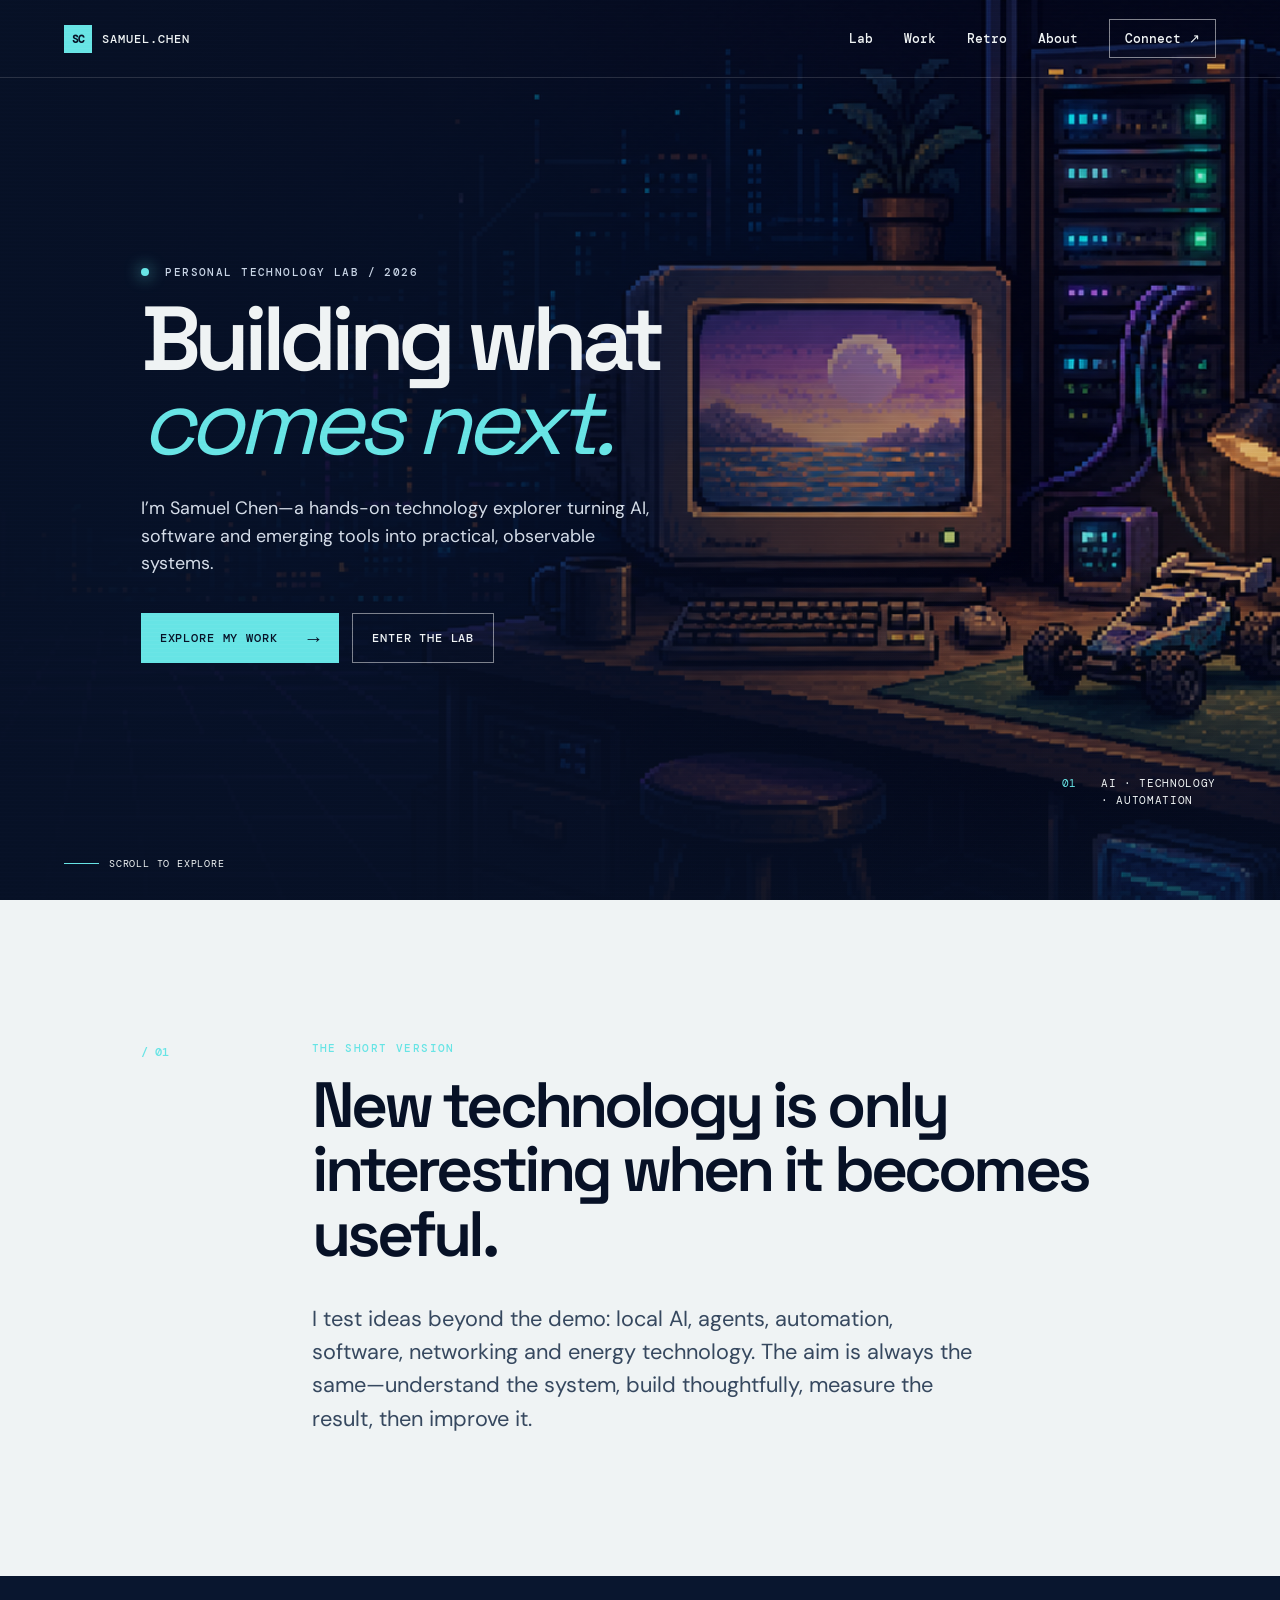
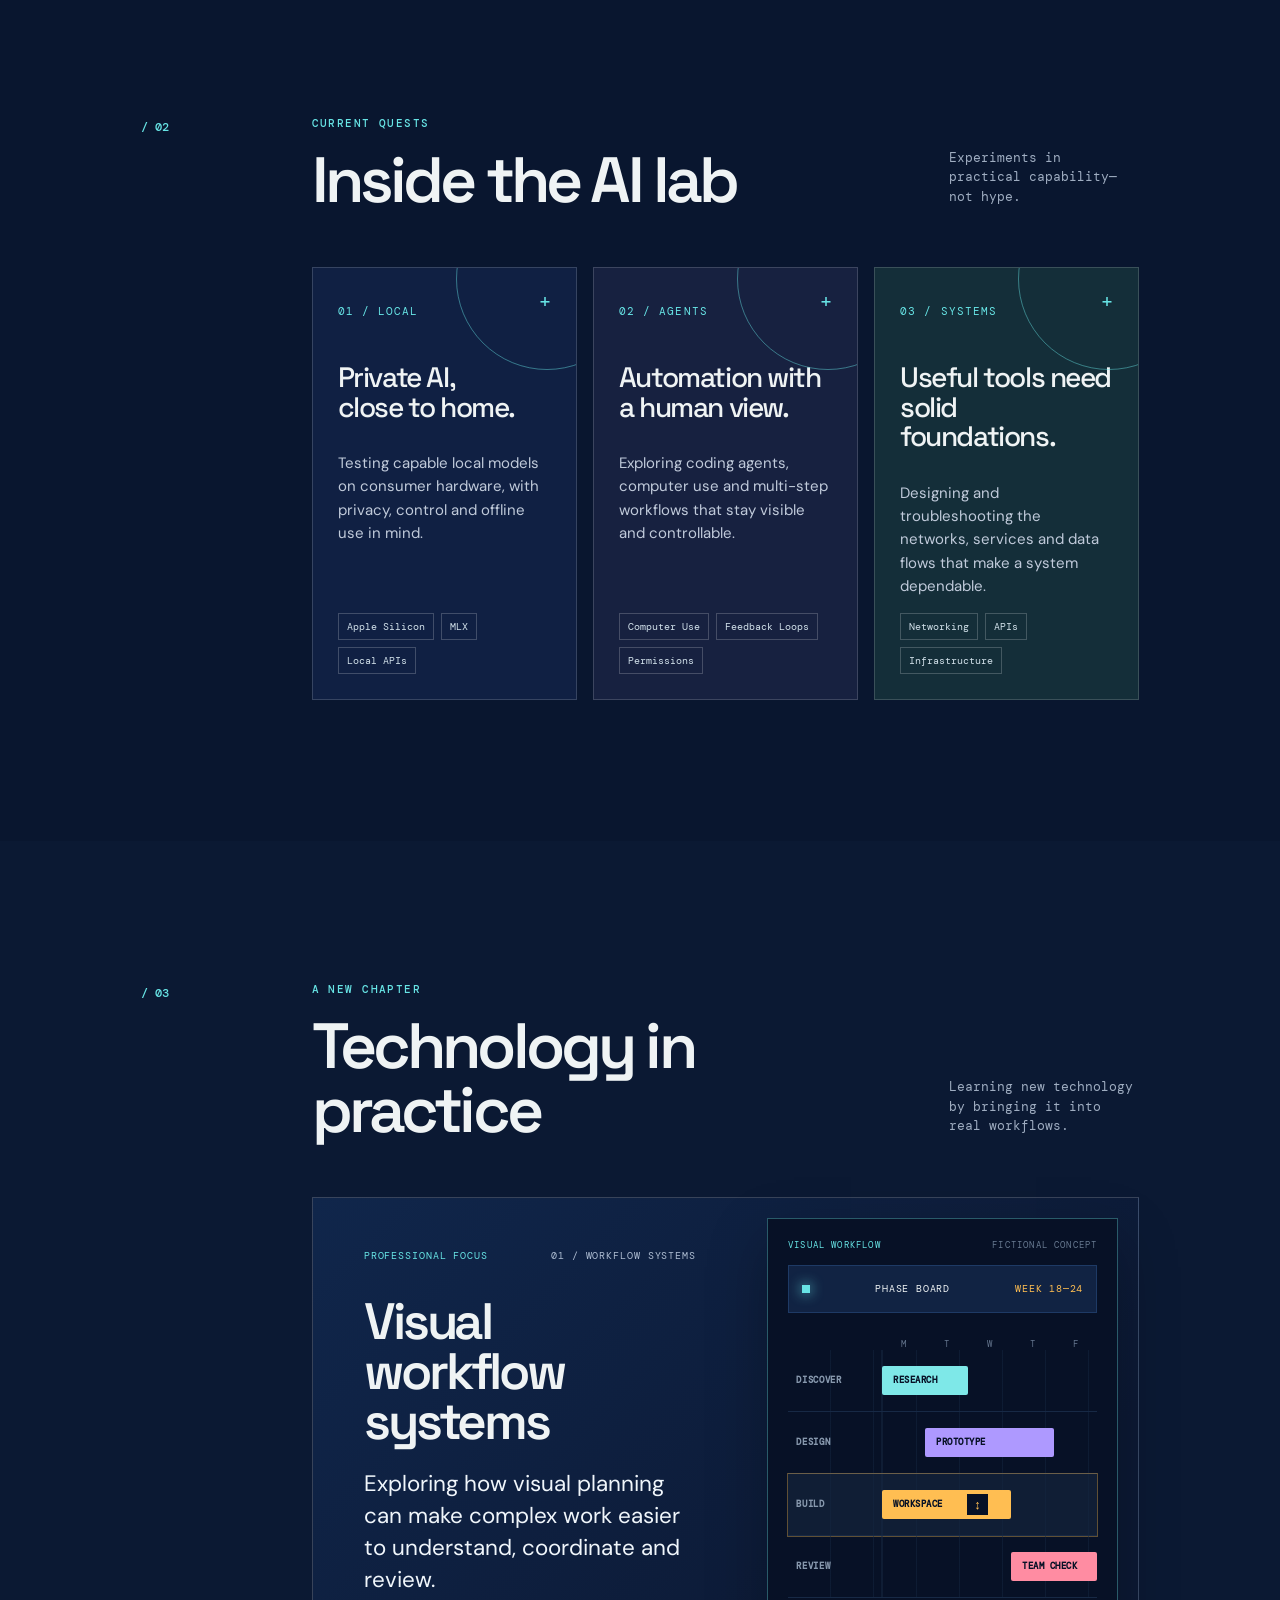
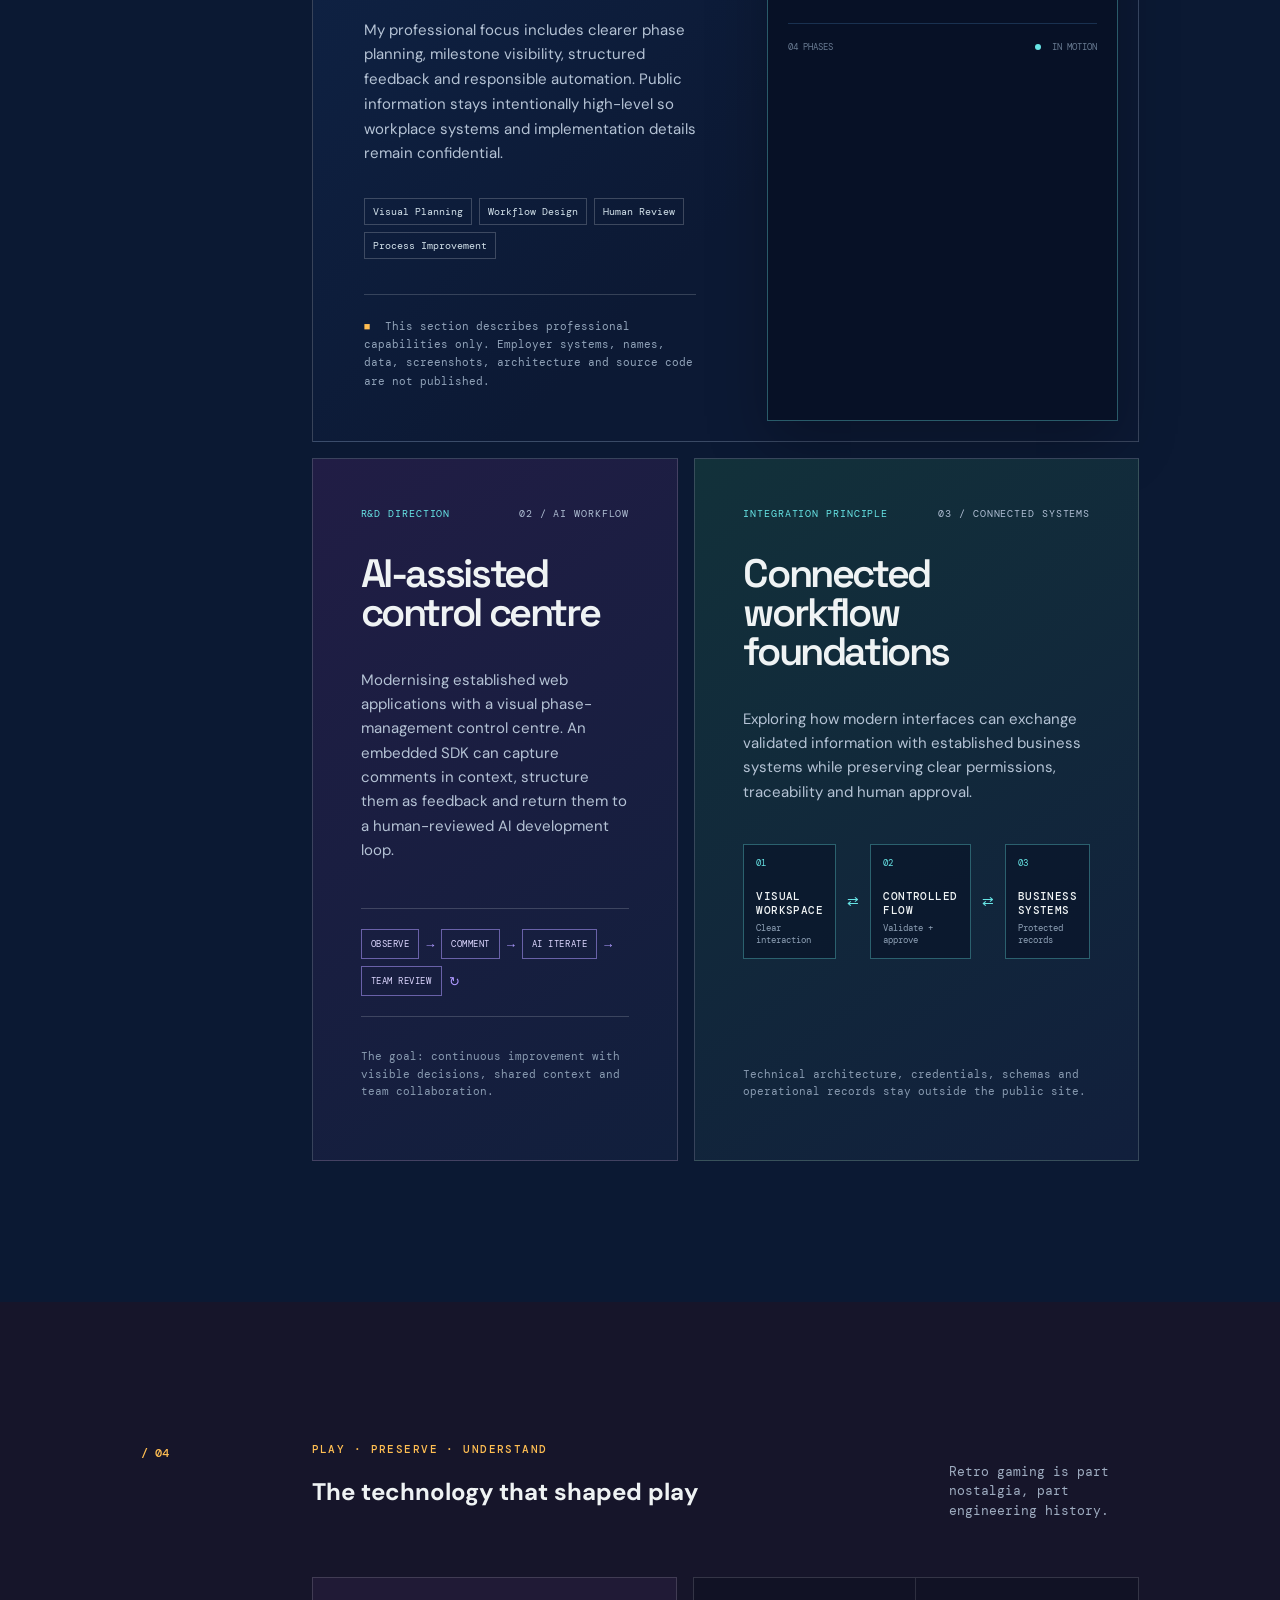
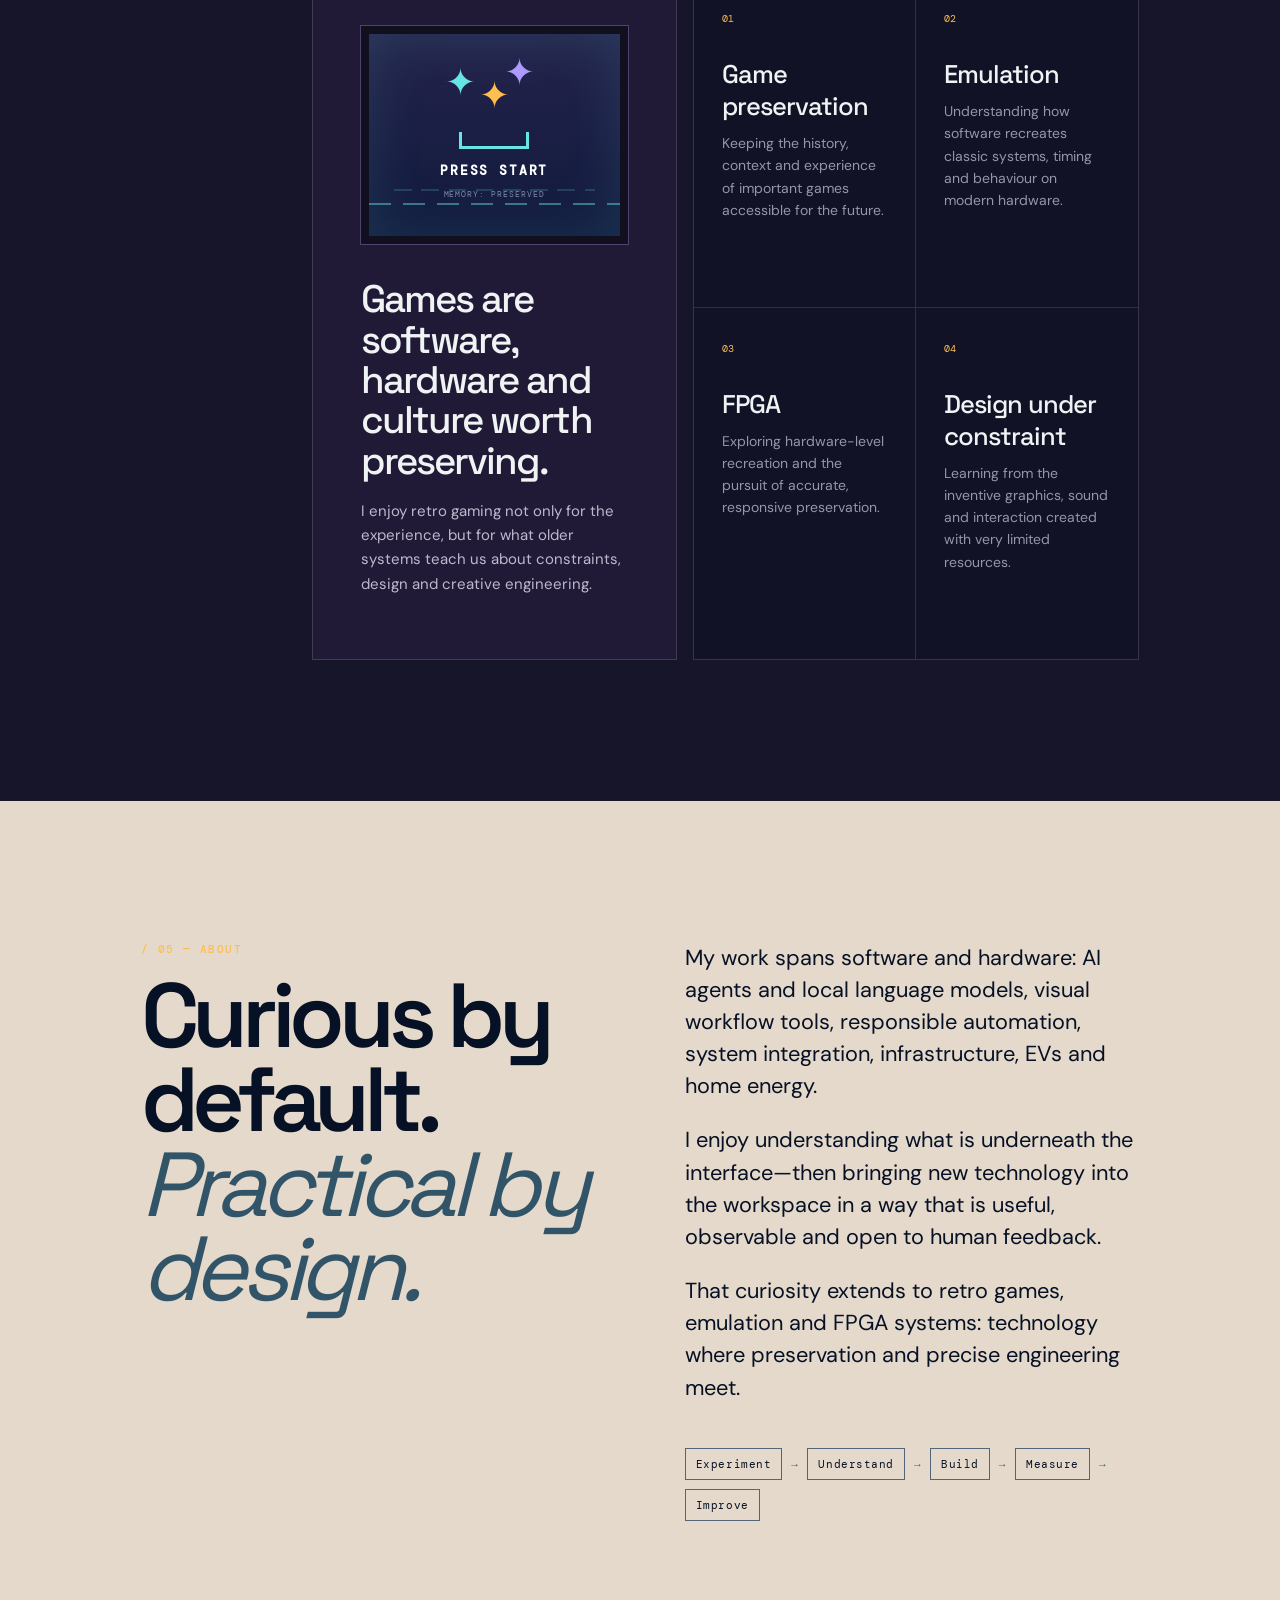
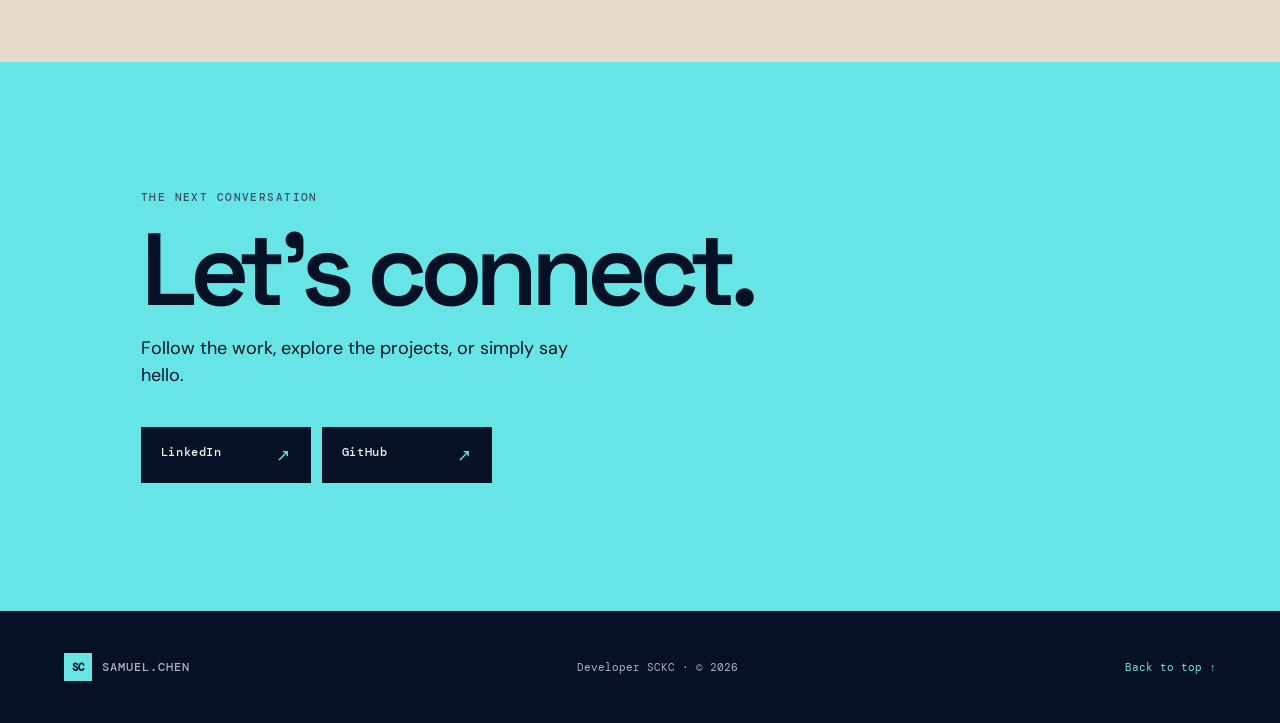
==== commit 77a6fcdd: "Generalize professional workflow content" ====
--- a/index.html
+++ b/index.html
@@ -6,17 +6,17 @@
     <meta name="description" content="Samuel Chen — exploring AI, technology and automation through practical experiments and useful systems." />
     <meta name="theme-color" content="#071126" />
     <meta property="og:title" content="Samuel Chen — AI · Technology · Automation" />
-    <meta property="og:description" content="A personal technology lab exploring AI, visual project tools, modern application workflows, FileMaker integration and retro technology preservation." />
+    <meta property="og:description" content="A personal technology lab exploring AI, visual workflow systems, responsible automation, connected technology and retro preservation." />
     <meta property="og:type" content="website" />
     <meta property="og:url" content="https://samuelchen.hk/" />
-    <meta property="og:image" content="https://samuelchen.hk/assets/samuel-chen-social-card.png" />
-    <meta property="og:image:width" content="1731" />
-    <meta property="og:image:height" content="909" />
-    <meta property="og:image:alt" content="Samuel Chen personal technology lab with AI, automation and retro-computing displays" />
+    <meta property="og:image" content="https://samuelchen.hk/assets/samuel-chen-8bit-lab-hero.png" />
+    <meta property="og:image:width" content="1983" />
+    <meta property="og:image:height" content="793" />
+    <meta property="og:image:alt" content="Samuel Chen’s dark 8-bit personal technology lab" />
     <meta name="twitter:card" content="summary_large_image" />
     <meta name="twitter:title" content="Samuel Chen — AI · Technology · Automation" />
     <meta name="twitter:description" content="Building, testing and preserving the technology shaping what comes next." />
-    <meta name="twitter:image" content="https://samuelchen.hk/assets/samuel-chen-social-card.png" />
+    <meta name="twitter:image" content="https://samuelchen.hk/assets/samuel-chen-8bit-lab-hero.png" />
     <link rel="canonical" href="https://samuelchen.hk/" />
     <title>Samuel Chen — AI · Technology · Automation</title>
     <link rel="preload" href="assets/samuel-chen-8bit-lab-hero.png" as="image" />
@@ -81,17 +81,17 @@
             <p class="section-caption">Learning new technology by bringing it into real workflows.</p>
           </div>
 
-          <article class="velocity-feature">
+          <article class="workflow-feature">
             <div class="feature-copy">
-              <div class="project-meta"><span>PRIVATE BUILD</span><span>01 / PROJECT SYSTEMS</span></div>
-              <h3>Project Velocity</h3>
-              <p class="feature-lead">A visual, intuitive drag-and-drop project management tool for making complex work easier to see, move and coordinate.</p>
-              <p>Project Velocity explores how phases, activities, timing and operational context can live together in one navigable workspace. My focus is on direct manipulation, clear status visibility, cross-platform delivery and keeping people in control of change.</p>
-              <div class="tags"><span>Visual Planning</span><span>Drag &amp; Drop</span><span>Web + Desktop</span><span>Team Workflow</span></div>
-              <p class="privacy-note"><span aria-hidden="true">■</span> The interface, operational data, organisation details and source remain private. This overview shares only the design approach.</p>
+              <div class="project-meta"><span>PROFESSIONAL FOCUS</span><span>01 / WORKFLOW SYSTEMS</span></div>
+              <h3>Visual workflow systems</h3>
+              <p class="feature-lead">Exploring how visual planning can make complex work easier to understand, coordinate and review.</p>
+              <p>My professional focus includes clearer phase planning, milestone visibility, structured feedback and responsible automation. Public information stays intentionally high-level so workplace systems and implementation details remain confidential.</p>
+              <div class="tags"><span>Visual Planning</span><span>Workflow Design</span><span>Human Review</span><span>Process Improvement</span></div>
+              <p class="privacy-note"><span aria-hidden="true">■</span> This section describes professional capabilities only. Employer systems, names, data, screenshots, architecture and source code are not published.</p>
             </div>
-            <div class="velocity-demo" aria-label="Abstract Project Velocity timeline using fictional data">
-              <div class="demo-top"><span>PROJECT VELOCITY</span><span>FICTIONAL VIEW</span></div>
+            <div class="workflow-demo" aria-label="Abstract fictional workflow timeline">
+              <div class="demo-top"><span>VISUAL WORKFLOW</span><span>FICTIONAL CONCEPT</span></div>
               <div class="demo-toolbar"><span class="demo-dot"></span><span>PHASE BOARD</span><span class="demo-filter">WEEK 18—24</span></div>
               <div class="timeline-head"><span></span><span>M</span><span>T</span><span>W</span><span>T</span><span>F</span></div>
               <div class="timeline-row"><strong>DISCOVER</strong><i class="bar bar-one">RESEARCH</i></div>
@@ -114,17 +114,17 @@
             </article>
 
             <article class="system-card bridge-card">
-              <div class="project-meta"><span>INTEGRATION CONCEPT</span><span>03 / DATA BRIDGE</span></div>
-              <h3>Modern workspace × FileMaker</h3>
-              <p>Exploring a controlled bridge between a Project Velocity-style workspace and FileMaker—using APIs to connect a modern interface with established structured data.</p>
-              <div class="bridge-flow" aria-label="Web application to FileMaker integration concept">
-                <div><small>01</small><strong>WEB / DESKTOP</strong><span>Visual workspace</span></div>
+              <div class="project-meta"><span>INTEGRATION PRINCIPLE</span><span>03 / CONNECTED SYSTEMS</span></div>
+              <h3>Connected workflow foundations</h3>
+              <p>Exploring how modern interfaces can exchange validated information with established business systems while preserving clear permissions, traceability and human approval.</p>
+              <div class="bridge-flow" aria-label="Generic connected workflow concept">
+                <div><small>01</small><strong>VISUAL WORKSPACE</strong><span>Clear interaction</span></div>
                 <b>⇄</b>
-                <div><small>02</small><strong>API BRIDGE</strong><span>Validate + approve</span></div>
+                <div><small>02</small><strong>CONTROLLED FLOW</strong><span>Validate + approve</span></div>
                 <b>⇄</b>
-                <div><small>03</small><strong>FILEMAKER</strong><span>Private data system</span></div>
+                <div><small>03</small><strong>BUSINESS SYSTEMS</strong><span>Protected records</span></div>
               </div>
-              <p class="card-foot">Credentials, schemas and operational records stay outside the public interface.</p>
+              <p class="card-foot">Technical architecture, credentials, schemas and operational records stay outside the public site.</p>
             </article>
           </div>
         </div>
@@ -156,7 +156,7 @@
       <section id="about" class="about" aria-labelledby="about-title">
         <div class="about-grid">
           <div><p class="eyebrow amber">/ 05 — ABOUT</p><h2 id="about-title">Curious by default.<br /><em>Practical by design.</em></h2></div>
-          <div class="about-copy"><p>My work spans software and hardware: AI agents and local language models, visual project tools, automation, APIs, FileMaker integration, infrastructure, EVs and home energy.</p><p>I enjoy understanding what is underneath the interface—then bringing new technology into the workspace in a way that is useful, observable and open to human feedback.</p><p>That curiosity extends to retro games, emulation and FPGA systems: technology where preservation and precise engineering meet.</p><div class="principles"><span>Experiment</span><i>→</i><span>Understand</span><i>→</i><span>Build</span><i>→</i><span>Measure</span><i>→</i><span>Improve</span></div></div>
+          <div class="about-copy"><p>My work spans software and hardware: AI agents and local language models, visual workflow tools, responsible automation, system integration, infrastructure, EVs and home energy.</p><p>I enjoy understanding what is underneath the interface—then bringing new technology into the workspace in a way that is useful, observable and open to human feedback.</p><p>That curiosity extends to retro games, emulation and FPGA systems: technology where preservation and precise engineering meet.</p><div class="principles"><span>Experiment</span><i>→</i><span>Understand</span><i>→</i><span>Build</span><i>→</i><span>Measure</span><i>→</i><span>Improve</span></div></div>
         </div>
       </section>
 
--- a/styles.css
+++ b/styles.css
@@ -5,8 +5,8 @@
 .site-header { height:78px; padding:0 clamp(22px,5vw,76px); display:flex; align-items:center; justify-content:space-between; position:absolute; top:0; inset-inline:0; z-index:5; border-bottom:1px solid rgba(255,255,255,.14); }.wordmark { font:500 12px var(--mono); letter-spacing:.08em; display:flex; gap:10px; align-items:center; }.mark { width:28px; height:28px; display:grid; place-items:center; background:var(--cyan); color:var(--ink); font:600 11px var(--mono); letter-spacing:-.1em; }.site-header nav { display:flex; align-items:center; gap:31px; font:500 13px var(--mono); }.site-header nav a { transition:color .2s; }.site-header nav a:hover { color:var(--cyan); }.nav-connect { border:1px solid rgba(255,255,255,.5); padding:10px 15px; }.menu-toggle { display:none; }
 .hero { min-height:760px; height:100svh; max-height:980px; position:relative; display:flex; align-items:center; padding:120px clamp(22px,11vw,180px) 92px; overflow:hidden; }.hero-image { position:absolute; inset:0; z-index:0; background-image:linear-gradient(90deg,rgba(7,17,38,.97) 0%,rgba(7,17,38,.72) 35%,rgba(7,17,38,.13) 78%),linear-gradient(0deg,rgba(7,17,38,.72),transparent 38%),url('assets/samuel-chen-8bit-lab-hero.png'); background-position:center; background-size:cover; animation:enter 1.4s ease-out both; }.hero-content { position:relative; z-index:1; max-width:680px; }.eyebrow { margin:0 0 18px; font:500 11px var(--mono); letter-spacing:.13em; color:#c8d4e5; }.cyan { color:var(--cyan); }.amber { color:var(--amber); }.status-dot { display:inline-block; width:8px; height:8px; margin-right:8px; border-radius:50%; background:var(--cyan); box-shadow:0 0 16px var(--cyan); }.hero h1,.about h2,.connect h2 { font:600 clamp(56px,7.1vw,112px)/.93 var(--display); margin:0; letter-spacing:-.07em; }.hero h1 em,.about h2 em { font-weight:400; color:var(--cyan); }.hero-copy { max-width:510px; margin:29px 0 35px; font-size:clamp(17px,1.4vw,21px); line-height:1.55; color:#d4dce8; }.hero-actions { display:flex; gap:13px; flex-wrap:wrap; }.button { font:500 12px var(--mono); text-transform:uppercase; letter-spacing:.07em; padding:16px 19px; display:inline-flex; gap:30px; align-items:center; transition:transform .2s,background .2s; }.button:hover { transform:translateY(-3px); }.primary { background:var(--cyan); color:var(--ink); }.primary span { font-size:20px; line-height:10px; }.ghost { border:1px solid rgba(255,255,255,.48); }.hero-side-note { position:absolute; right:clamp(22px,5vw,76px); bottom:90px; display:flex; gap:24px; align-items:flex-start; font:11px/1.6 var(--mono); letter-spacing:.06em; z-index:1; }.hero-side-note span:first-child { color:var(--cyan); }.scroll-cue { position:absolute; left:clamp(22px,5vw,76px); bottom:30px; font:10px var(--mono); letter-spacing:.08em; z-index:1; display:flex; gap:10px; align-items:center; }.scroll-cue span { display:block; width:35px; height:1px; background:var(--cyan); }
 .section-grid { display:grid; grid-template-columns:minmax(85px,11vw) 1fr; gap:30px; padding:clamp(75px,11vw,160px) clamp(22px,11vw,180px); }.section-number { margin:3px 0; font:500 12px var(--mono); color:var(--cyan); }.intro { background:var(--paper); color:var(--ink); }.intro h2,.lab h2,.projects h2 { margin:0; font:600 clamp(37px,5vw,73px)/1.01 var(--display); letter-spacing:-.06em; max-width:900px; }.lead { max-width:670px; margin:35px 0 0; font-size:clamp(17px,1.7vw,23px); line-height:1.53; color:#36485f; }.lab { background:var(--night); }.section-heading { display:flex; justify-content:space-between; gap:40px; align-items:flex-end; }.section-caption { max-width:190px; margin:0 0 7px; color:#9fadc1; font:13px/1.5 var(--mono); }.quest-grid { display:grid; grid-template-columns:repeat(3,1fr); gap:16px; margin-top:54px; }.quest-card { min-height:365px; padding:25px; display:flex; flex-direction:column; border:1px solid rgba(255,255,255,.16); position:relative; overflow:hidden; background:#102043; }.quest-card:before { content:''; position:absolute; width:180px; height:180px; border:1px solid rgba(103,228,229,.45); border-radius:50%; top:-80px; right:-62px; }.quest-card:after { content:'+'; position:absolute; right:25px; top:20px; color:var(--cyan); font:20px var(--mono); }.card-agent { background:#172140; }.card-system { background:#142e39; }.card-index { font:11px var(--mono); letter-spacing:.1em; color:var(--cyan); }.quest-card h3 { margin:34px 0 15px; font:500 clamp(24px,2.2vw,33px)/1.05 var(--display); letter-spacing:-.05em; }.quest-card > p:not(.card-index) { color:#c0cada; line-height:1.55; font-size:15px; }.tags { margin-top:auto; display:flex; gap:7px; flex-wrap:wrap; }.tags span { border:1px solid rgba(255,255,255,.2); padding:6px 8px; font:10px var(--mono); color:#d3e2eb; }
-.projects { background:#0b1933; }.chapter-heading { margin-bottom:54px; }.project-meta { display:flex; justify-content:space-between; gap:20px; margin-bottom:35px; font:10px var(--mono); letter-spacing:.09em; color:#aebdd2; }.project-meta span:first-child { color:var(--cyan); }.velocity-feature { display:grid; grid-template-columns:minmax(0,1fr) minmax(390px,.9fr); border:1px solid rgba(255,255,255,.18); background:linear-gradient(135deg,#10264b,#0c1934 62%); }.feature-copy { padding:clamp(28px,4vw,58px); }.velocity-feature h3,.system-card h3 { margin:0 0 20px; font:600 clamp(32px,4vw,59px)/.98 var(--display); letter-spacing:-.06em; }.feature-lead { max-width:640px; margin:0 0 22px; color:#f0f6fb; font-size:clamp(18px,1.75vw,24px); line-height:1.43; }.feature-copy > p:not(.feature-lead):not(.privacy-note) { max-width:620px; color:#b5c3d5; font-size:15px; line-height:1.65; }.feature-copy .tags { margin-top:32px; }.privacy-note { margin:35px 0 0; padding-top:22px; border-top:1px solid var(--line); color:#91a3b9; font:11px/1.65 var(--mono); }.privacy-note span { color:var(--amber); margin-right:8px; }.velocity-demo { margin:20px; min-height:460px; padding:20px; background:#071126; border:1px solid rgba(103,228,229,.35); box-shadow:0 22px 55px rgba(0,0,0,.25); align-self:stretch; font-family:var(--mono); }.demo-top,.demo-toolbar,.demo-status { display:flex; justify-content:space-between; align-items:center; }.demo-top { color:var(--cyan); font-size:9px; letter-spacing:.13em; padding-bottom:14px; }.demo-top span:last-child { color:#687a91; }.demo-toolbar { min-height:48px; padding:0 13px; background:#112343; border:1px solid #1e3a65; font-size:10px; letter-spacing:.08em; }.demo-dot { width:8px; height:8px; background:var(--cyan); box-shadow:0 0 13px var(--cyan); }.demo-filter { color:var(--amber); }.timeline-head { display:grid; grid-template-columns:94px repeat(5,1fr); margin-top:25px; color:#64758d; font-size:9px; text-align:center; }.timeline-row { min-height:62px; display:grid; grid-template-columns:94px repeat(5,1fr); align-items:center; position:relative; border-bottom:1px solid #172945; background-image:linear-gradient(90deg,transparent 93px,#162842 94px,transparent 95px),repeating-linear-gradient(90deg,transparent 0 calc((100% - 94px)/5 - 1px),#142640 calc((100% - 94px)/5)); }.timeline-row strong { padding-left:8px; color:#8798ad; font-size:9px; letter-spacing:.08em; }.timeline-row .bar { height:29px; display:flex; align-items:center; padding-left:11px; border-radius:2px; color:#071126; font:600 9px var(--mono); font-style:normal; letter-spacing:.06em; z-index:1; }.bar-one { grid-column:2 / 4; background:#7ee8e8; }.bar-two { grid-column:3 / 6; background:#ae99ff; }.bar-three { grid-column:2 / 5; background:var(--amber); }.bar-four { grid-column:5 / 7; background:#ff8ca2; }.timeline-row.active { outline:1px solid rgba(255,190,82,.36); background-color:#101e35; }.drag-cursor { position:absolute; right:35%; width:23px; height:23px; display:grid; place-items:center; border:1px solid var(--amber); background:#071126; color:var(--amber); font-size:13px; z-index:2; }.demo-status { margin-top:25px; padding-top:17px; border-top:1px solid #193150; color:#687a91; font-size:9px; }.demo-status b { display:inline-block; width:6px; height:6px; margin-right:6px; border-radius:50%; background:var(--cyan); }.system-grid { display:grid; grid-template-columns:1fr 1fr; gap:16px; margin-top:16px; }.system-card { min-height:440px; padding:clamp(28px,4vw,48px); border:1px solid rgba(255,255,255,.16); background:#111f3c; display:flex; flex-direction:column; }.system-card h3 { font-size:clamp(28px,3.1vw,44px); max-width:560px; }.system-card > p:not(.card-foot) { color:#b5c3d5; font-size:15px; line-height:1.62; max-width:610px; }.control-card { background:linear-gradient(145deg,#211d45,#111f3c); }.bridge-card { background:linear-gradient(145deg,#12313a,#111f3c); }.feedback-loop { display:flex; gap:7px; align-items:center; flex-wrap:wrap; margin:31px 0; padding:20px 0; border-block:1px solid var(--line); }.feedback-loop span { padding:8px 9px; border:1px solid rgba(174,153,255,.55); color:#ddd7ff; font:9px var(--mono); letter-spacing:.06em; }.feedback-loop i { color:#ae99ff; font:13px var(--mono); font-style:normal; }.bridge-flow { display:grid; grid-template-columns:1fr 22px 1fr 22px 1fr; gap:6px; align-items:center; margin:25px 0; }.bridge-flow > div { min-height:115px; padding:12px; border:1px solid rgba(103,228,229,.35); background:rgba(7,17,38,.6); display:flex; flex-direction:column; }.bridge-flow small { color:var(--cyan); font:9px var(--mono); }.bridge-flow strong { margin:auto 0 5px; font:500 11px var(--mono); letter-spacing:.04em; }.bridge-flow span { color:#8fa1b6; font:9px var(--mono); }.bridge-flow > b { color:var(--cyan); text-align:center; font:400 14px var(--mono); }.card-foot { margin-top:auto; color:#899bb1; font:11px/1.6 var(--mono); }.retro { background:#16152a; }.retro .section-number { color:var(--amber); }.retro-grid { display:grid; grid-template-columns:.9fr 1.1fr; gap:16px; margin-top:50px; }.retro-intro,.retro-interests { border:1px solid rgba(255,255,255,.15); }.retro-intro { padding:clamp(27px,4vw,48px); background:#201a36; }.pixel-screen { min-height:218px; margin-bottom:35px; padding:28px; position:relative; display:flex; flex-direction:column; align-items:center; justify-content:center; overflow:hidden; border:8px solid #10101e; outline:1px solid #4f436e; background:linear-gradient(#24234b,#111a3d); box-shadow:inset 0 0 55px rgba(103,228,229,.13); font-family:var(--mono); }.pixel-screen:before,.pixel-screen:after { content:''; position:absolute; inset:auto 0 31px; height:2px; background:repeating-linear-gradient(90deg,var(--cyan) 0 22px,transparent 22px 34px); opacity:.45; }.pixel-screen:after { bottom:45px; opacity:.18; transform:scaleX(.8); }.pixel-star { color:var(--amber); font-size:37px; text-shadow:25px -23px 0 #ae99ff,-34px -13px 0 #67e4e5; }.pixel-path { width:70px; height:17px; margin:13px 0; border:3px solid var(--cyan); border-top:0; }.pixel-screen strong { color:#fff; font-size:13px; letter-spacing:.14em; }.pixel-screen small { margin-top:10px; color:#7f8ca7; font-size:8px; letter-spacing:.12em; }.retro-intro h3 { margin:0 0 18px; font:500 clamp(27px,3vw,42px)/1.05 var(--display); letter-spacing:-.05em; }.retro-intro > p { color:#bdb9cd; font-size:15px; line-height:1.62; }.retro-interests { display:grid; grid-template-columns:1fr 1fr; background:#111225; }.retro-interests article { min-height:230px; padding:28px; border:solid rgba(255,255,255,.12); border-width:0 1px 1px 0; }.retro-interests article:nth-child(2n) { border-right:0; }.retro-interests article:nth-child(n+3) { border-bottom:0; }.retro-code { color:var(--amber); font:10px var(--mono); }.retro-interests h3 { margin:31px 0 10px; font:500 clamp(22px,2vw,29px) var(--display); letter-spacing:-.04em; }.retro-interests p { margin:0; color:#9795a8; font-size:14px; line-height:1.58; }.about { padding:clamp(75px,11vw,160px) clamp(22px,11vw,180px); background:#e4d9ca; color:var(--ink); }.about-grid { display:grid; grid-template-columns:1fr 1fr; gap:7vw; }.about h2 em { color:#315468; }.about-copy { max-width:560px; font-size:clamp(17px,1.7vw,23px); line-height:1.48; }.about-copy p:first-child { margin-top:0; }.principles { display:flex; gap:9px; flex-wrap:wrap; align-items:center; margin-top:44px; font:11px var(--mono); letter-spacing:.05em; }.principles span { border:1px solid #536679; padding:8px 10px; }.principles i { font-style:normal; color:#356178; }.connect { background:var(--cyan); color:var(--ink); padding:clamp(75px,10vw,145px) clamp(22px,11vw,180px); }.connect .eyebrow { color:#345365; }.connect h2 { font-size:clamp(55px,8vw,125px); }.connect > p:not(.eyebrow) { max-width:430px; font-size:18px; line-height:1.5; }.connect-links { display:flex; gap:11px; margin-top:38px; }.connect-links a { background:var(--ink); color:var(--paper); font:500 12px var(--mono); letter-spacing:.05em; padding:17px 20px; min-width:170px; display:flex; justify-content:space-between; transition:transform .2s; }.connect-links a:hover { transform:translateY(-3px); }.connect-links span { color:var(--cyan); font-size:17px; } footer { min-height:112px; padding:0 clamp(22px,5vw,76px); display:flex; align-items:center; justify-content:space-between; gap:20px; color:#a5b3c7; font:11px var(--mono); } footer p { margin:0; } footer > a:last-child { color:var(--cyan); }
+.projects { background:#0b1933; }.chapter-heading { margin-bottom:54px; }.project-meta { display:flex; justify-content:space-between; gap:20px; margin-bottom:35px; font:10px var(--mono); letter-spacing:.09em; color:#aebdd2; }.project-meta span:first-child { color:var(--cyan); }.workflow-feature { display:grid; grid-template-columns:minmax(0,1fr) minmax(390px,.9fr); border:1px solid rgba(255,255,255,.18); background:linear-gradient(135deg,#10264b,#0c1934 62%); }.feature-copy { padding:clamp(28px,4vw,58px); }.workflow-feature h3,.system-card h3 { margin:0 0 20px; font:600 clamp(32px,4vw,59px)/.98 var(--display); letter-spacing:-.06em; }.feature-lead { max-width:640px; margin:0 0 22px; color:#f0f6fb; font-size:clamp(18px,1.75vw,24px); line-height:1.43; }.feature-copy > p:not(.feature-lead):not(.privacy-note) { max-width:620px; color:#b5c3d5; font-size:15px; line-height:1.65; }.feature-copy .tags { margin-top:32px; }.privacy-note { margin:35px 0 0; padding-top:22px; border-top:1px solid var(--line); color:#91a3b9; font:11px/1.65 var(--mono); }.privacy-note span { color:var(--amber); margin-right:8px; }.workflow-demo { margin:20px; min-height:460px; padding:20px; background:#071126; border:1px solid rgba(103,228,229,.35); box-shadow:0 22px 55px rgba(0,0,0,.25); align-self:stretch; font-family:var(--mono); }.demo-top,.demo-toolbar,.demo-status { display:flex; justify-content:space-between; align-items:center; }.demo-top { color:var(--cyan); font-size:9px; letter-spacing:.13em; padding-bottom:14px; }.demo-top span:last-child { color:#687a91; }.demo-toolbar { min-height:48px; padding:0 13px; background:#112343; border:1px solid #1e3a65; font-size:10px; letter-spacing:.08em; }.demo-dot { width:8px; height:8px; background:var(--cyan); box-shadow:0 0 13px var(--cyan); }.demo-filter { color:var(--amber); }.timeline-head { display:grid; grid-template-columns:94px repeat(5,1fr); margin-top:25px; color:#64758d; font-size:9px; text-align:center; }.timeline-row { min-height:62px; display:grid; grid-template-columns:94px repeat(5,1fr); align-items:center; position:relative; border-bottom:1px solid #172945; background-image:linear-gradient(90deg,transparent 93px,#162842 94px,transparent 95px),repeating-linear-gradient(90deg,transparent 0 calc((100% - 94px)/5 - 1px),#142640 calc((100% - 94px)/5)); }.timeline-row strong { padding-left:8px; color:#8798ad; font-size:9px; letter-spacing:.08em; }.timeline-row .bar { height:29px; display:flex; align-items:center; padding-left:11px; border-radius:2px; color:#071126; font:600 9px var(--mono); font-style:normal; letter-spacing:.06em; z-index:1; }.bar-one { grid-column:2 / 4; background:#7ee8e8; }.bar-two { grid-column:3 / 6; background:#ae99ff; }.bar-three { grid-column:2 / 5; background:var(--amber); }.bar-four { grid-column:5 / 7; background:#ff8ca2; }.timeline-row.active { outline:1px solid rgba(255,190,82,.36); background-color:#101e35; }.drag-cursor { position:absolute; right:35%; width:23px; height:23px; display:grid; place-items:center; border:1px solid var(--amber); background:#071126; color:var(--amber); font-size:13px; z-index:2; }.demo-status { margin-top:25px; padding-top:17px; border-top:1px solid #193150; color:#687a91; font-size:9px; }.demo-status b { display:inline-block; width:6px; height:6px; margin-right:6px; border-radius:50%; background:var(--cyan); }.system-grid { display:grid; grid-template-columns:1fr 1fr; gap:16px; margin-top:16px; }.system-card { min-height:440px; padding:clamp(28px,4vw,48px); border:1px solid rgba(255,255,255,.16); background:#111f3c; display:flex; flex-direction:column; }.system-card h3 { font-size:clamp(28px,3.1vw,44px); max-width:560px; }.system-card > p:not(.card-foot) { color:#b5c3d5; font-size:15px; line-height:1.62; max-width:610px; }.control-card { background:linear-gradient(145deg,#211d45,#111f3c); }.bridge-card { background:linear-gradient(145deg,#12313a,#111f3c); }.feedback-loop { display:flex; gap:7px; align-items:center; flex-wrap:wrap; margin:31px 0; padding:20px 0; border-block:1px solid var(--line); }.feedback-loop span { padding:8px 9px; border:1px solid rgba(174,153,255,.55); color:#ddd7ff; font:9px var(--mono); letter-spacing:.06em; }.feedback-loop i { color:#ae99ff; font:13px var(--mono); font-style:normal; }.bridge-flow { display:grid; grid-template-columns:1fr 22px 1fr 22px 1fr; gap:6px; align-items:center; margin:25px 0; }.bridge-flow > div { min-height:115px; padding:12px; border:1px solid rgba(103,228,229,.35); background:rgba(7,17,38,.6); display:flex; flex-direction:column; }.bridge-flow small { color:var(--cyan); font:9px var(--mono); }.bridge-flow strong { margin:auto 0 5px; font:500 11px var(--mono); letter-spacing:.04em; }.bridge-flow span { color:#8fa1b6; font:9px var(--mono); }.bridge-flow > b { color:var(--cyan); text-align:center; font:400 14px var(--mono); }.card-foot { margin-top:auto; color:#899bb1; font:11px/1.6 var(--mono); }.retro { background:#16152a; }.retro .section-number { color:var(--amber); }.retro-grid { display:grid; grid-template-columns:.9fr 1.1fr; gap:16px; margin-top:50px; }.retro-intro,.retro-interests { border:1px solid rgba(255,255,255,.15); }.retro-intro { padding:clamp(27px,4vw,48px); background:#201a36; }.pixel-screen { min-height:218px; margin-bottom:35px; padding:28px; position:relative; display:flex; flex-direction:column; align-items:center; justify-content:center; overflow:hidden; border:8px solid #10101e; outline:1px solid #4f436e; background:linear-gradient(#24234b,#111a3d); box-shadow:inset 0 0 55px rgba(103,228,229,.13); font-family:var(--mono); }.pixel-screen:before,.pixel-screen:after { content:''; position:absolute; inset:auto 0 31px; height:2px; background:repeating-linear-gradient(90deg,var(--cyan) 0 22px,transparent 22px 34px); opacity:.45; }.pixel-screen:after { bottom:45px; opacity:.18; transform:scaleX(.8); }.pixel-star { color:var(--amber); font-size:37px; text-shadow:25px -23px 0 #ae99ff,-34px -13px 0 #67e4e5; }.pixel-path { width:70px; height:17px; margin:13px 0; border:3px solid var(--cyan); border-top:0; }.pixel-screen strong { color:#fff; font-size:13px; letter-spacing:.14em; }.pixel-screen small { margin-top:10px; color:#7f8ca7; font-size:8px; letter-spacing:.12em; }.retro-intro h3 { margin:0 0 18px; font:500 clamp(27px,3vw,42px)/1.05 var(--display); letter-spacing:-.05em; }.retro-intro > p { color:#bdb9cd; font-size:15px; line-height:1.62; }.retro-interests { display:grid; grid-template-columns:1fr 1fr; background:#111225; }.retro-interests article { min-height:230px; padding:28px; border:solid rgba(255,255,255,.12); border-width:0 1px 1px 0; }.retro-interests article:nth-child(2n) { border-right:0; }.retro-interests article:nth-child(n+3) { border-bottom:0; }.retro-code { color:var(--amber); font:10px var(--mono); }.retro-interests h3 { margin:31px 0 10px; font:500 clamp(22px,2vw,29px) var(--display); letter-spacing:-.04em; }.retro-interests p { margin:0; color:#9795a8; font-size:14px; line-height:1.58; }.about { padding:clamp(75px,11vw,160px) clamp(22px,11vw,180px); background:#e4d9ca; color:var(--ink); }.about-grid { display:grid; grid-template-columns:1fr 1fr; gap:7vw; }.about h2 em { color:#315468; }.about-copy { max-width:560px; font-size:clamp(17px,1.7vw,23px); line-height:1.48; }.about-copy p:first-child { margin-top:0; }.principles { display:flex; gap:9px; flex-wrap:wrap; align-items:center; margin-top:44px; font:11px var(--mono); letter-spacing:.05em; }.principles span { border:1px solid #536679; padding:8px 10px; }.principles i { font-style:normal; color:#356178; }.connect { background:var(--cyan); color:var(--ink); padding:clamp(75px,10vw,145px) clamp(22px,11vw,180px); }.connect .eyebrow { color:#345365; }.connect h2 { font-size:clamp(55px,8vw,125px); }.connect > p:not(.eyebrow) { max-width:430px; font-size:18px; line-height:1.5; }.connect-links { display:flex; gap:11px; margin-top:38px; }.connect-links a { background:var(--ink); color:var(--paper); font:500 12px var(--mono); letter-spacing:.05em; padding:17px 20px; min-width:170px; display:flex; justify-content:space-between; transition:transform .2s; }.connect-links a:hover { transform:translateY(-3px); }.connect-links span { color:var(--cyan); font-size:17px; } footer { min-height:112px; padding:0 clamp(22px,5vw,76px); display:flex; align-items:center; justify-content:space-between; gap:20px; color:#a5b3c7; font:11px var(--mono); } footer p { margin:0; } footer > a:last-child { color:var(--cyan); }
 @keyframes enter { from { transform:scale(1.05); opacity:.5; } to { transform:scale(1); opacity:1; } }
-@media (max-width:1000px) { .velocity-feature { grid-template-columns:1fr; }.velocity-demo { min-height:430px; }.system-grid,.retro-grid { grid-template-columns:1fr; } }
-@media (max-width:760px) { .site-header { height:65px; }.site-header nav { display:none; position:absolute; top:65px; left:0; right:0; padding:23px; background:#071126; border-bottom:1px solid var(--line); }.site-header nav.open { display:flex; flex-direction:column; align-items:flex-start; gap:20px; }.menu-toggle { display:block; background:none; color:var(--paper); border:0; font:11px var(--mono); }.menu-toggle span { color:var(--cyan); font-size:18px; }.hero { min-height:660px; padding-top:120px; }.hero-image { background-position:61% center; background-image:linear-gradient(90deg,rgba(7,17,38,.97),rgba(7,17,38,.6) 70%,rgba(7,17,38,.1)),linear-gradient(0deg,rgba(7,17,38,.7),transparent 38%),url('assets/samuel-chen-8bit-lab-hero.png'); }.hero-side-note { display:none; }.section-grid { grid-template-columns:1fr; gap:17px; }.section-number { margin:0; }.section-heading { display:block; }.section-caption { margin-top:18px; }.quest-grid { grid-template-columns:1fr; margin-top:35px; }.quest-card { min-height:310px; }.chapter-heading { margin-bottom:34px; }.project-meta { margin-bottom:23px; flex-direction:column; gap:7px; }.velocity-demo { margin:0 14px 14px; min-height:390px; padding:13px; }.timeline-head,.timeline-row { grid-template-columns:73px repeat(5,1fr); }.timeline-row { background-image:linear-gradient(90deg,transparent 72px,#162842 73px,transparent 74px),repeating-linear-gradient(90deg,transparent 0 calc((100% - 73px)/5 - 1px),#142640 calc((100% - 73px)/5)); }.timeline-row strong { padding-left:4px; font-size:8px; }.timeline-row .bar { padding-left:7px; font-size:7px; }.system-grid { grid-template-columns:1fr; }.system-card { min-height:auto; }.bridge-flow { grid-template-columns:1fr; }.bridge-flow > b { transform:rotate(90deg); }.feedback-loop { gap:5px; }.retro-grid { grid-template-columns:1fr; }.retro-interests { grid-template-columns:1fr; }.retro-interests article,.retro-interests article:nth-child(2n),.retro-interests article:nth-child(n+3) { min-height:auto; border-width:0 0 1px; }.retro-interests article:last-child { border-bottom:0; }.about-grid { grid-template-columns:1fr; gap:40px; }.connect-links { flex-direction:column; }.connect-links a { width:100%; } footer { min-height:150px; flex-wrap:wrap; padding-block:25px; } footer p { width:100%; order:3; } }
+@media (max-width:1000px) { .workflow-feature { grid-template-columns:1fr; }.workflow-demo { min-height:430px; }.system-grid,.retro-grid { grid-template-columns:1fr; } }
+@media (max-width:760px) { .site-header { height:65px; }.site-header nav { display:none; position:absolute; top:65px; left:0; right:0; padding:23px; background:#071126; border-bottom:1px solid var(--line); }.site-header nav.open { display:flex; flex-direction:column; align-items:flex-start; gap:20px; }.menu-toggle { display:block; background:none; color:var(--paper); border:0; font:11px var(--mono); }.menu-toggle span { color:var(--cyan); font-size:18px; }.hero { min-height:660px; padding-top:120px; }.hero-image { background-position:61% center; background-image:linear-gradient(90deg,rgba(7,17,38,.97),rgba(7,17,38,.6) 70%,rgba(7,17,38,.1)),linear-gradient(0deg,rgba(7,17,38,.7),transparent 38%),url('assets/samuel-chen-8bit-lab-hero.png'); }.hero-side-note { display:none; }.section-grid { grid-template-columns:1fr; gap:17px; }.section-number { margin:0; }.section-heading { display:block; }.section-caption { margin-top:18px; }.quest-grid { grid-template-columns:1fr; margin-top:35px; }.quest-card { min-height:310px; }.chapter-heading { margin-bottom:34px; }.project-meta { margin-bottom:23px; flex-direction:column; gap:7px; }.workflow-demo { margin:0 14px 14px; min-height:390px; padding:13px; }.timeline-head,.timeline-row { grid-template-columns:73px repeat(5,1fr); }.timeline-row { background-image:linear-gradient(90deg,transparent 72px,#162842 73px,transparent 74px),repeating-linear-gradient(90deg,transparent 0 calc((100% - 73px)/5 - 1px),#142640 calc((100% - 73px)/5)); }.timeline-row strong { padding-left:4px; font-size:8px; }.timeline-row .bar { padding-left:7px; font-size:7px; }.system-grid { grid-template-columns:1fr; }.system-card { min-height:auto; }.bridge-flow { grid-template-columns:1fr; }.bridge-flow > b { transform:rotate(90deg); }.feedback-loop { gap:5px; }.retro-grid { grid-template-columns:1fr; }.retro-interests { grid-template-columns:1fr; }.retro-interests article,.retro-interests article:nth-child(2n),.retro-interests article:nth-child(n+3) { min-height:auto; border-width:0 0 1px; }.retro-interests article:last-child { border-bottom:0; }.about-grid { grid-template-columns:1fr; gap:40px; }.connect-links { flex-direction:column; }.connect-links a { width:100%; } footer { min-height:150px; flex-wrap:wrap; padding-block:25px; } footer p { width:100%; order:3; } }
 @media (prefers-reduced-motion: reduce) { html { scroll-behavior:auto; } .hero-image { animation:none; } * { transition:none!important; } }
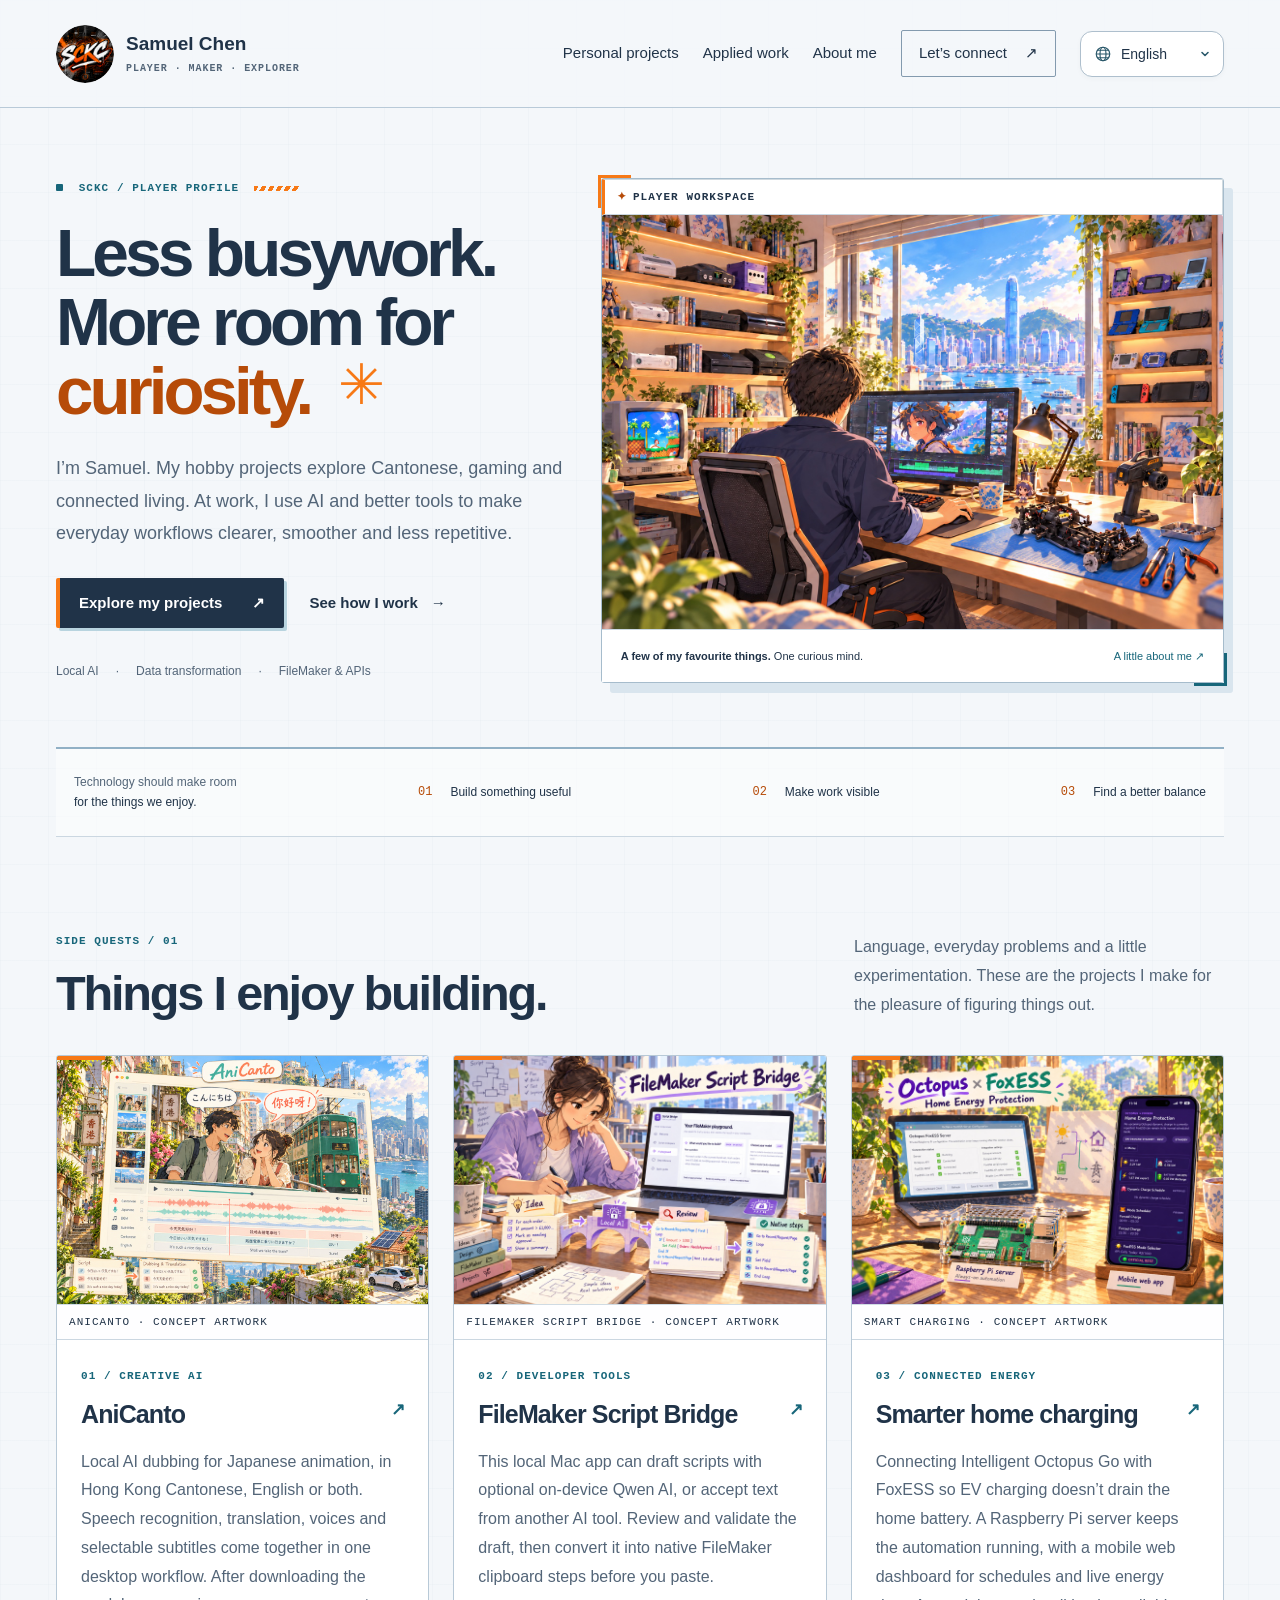
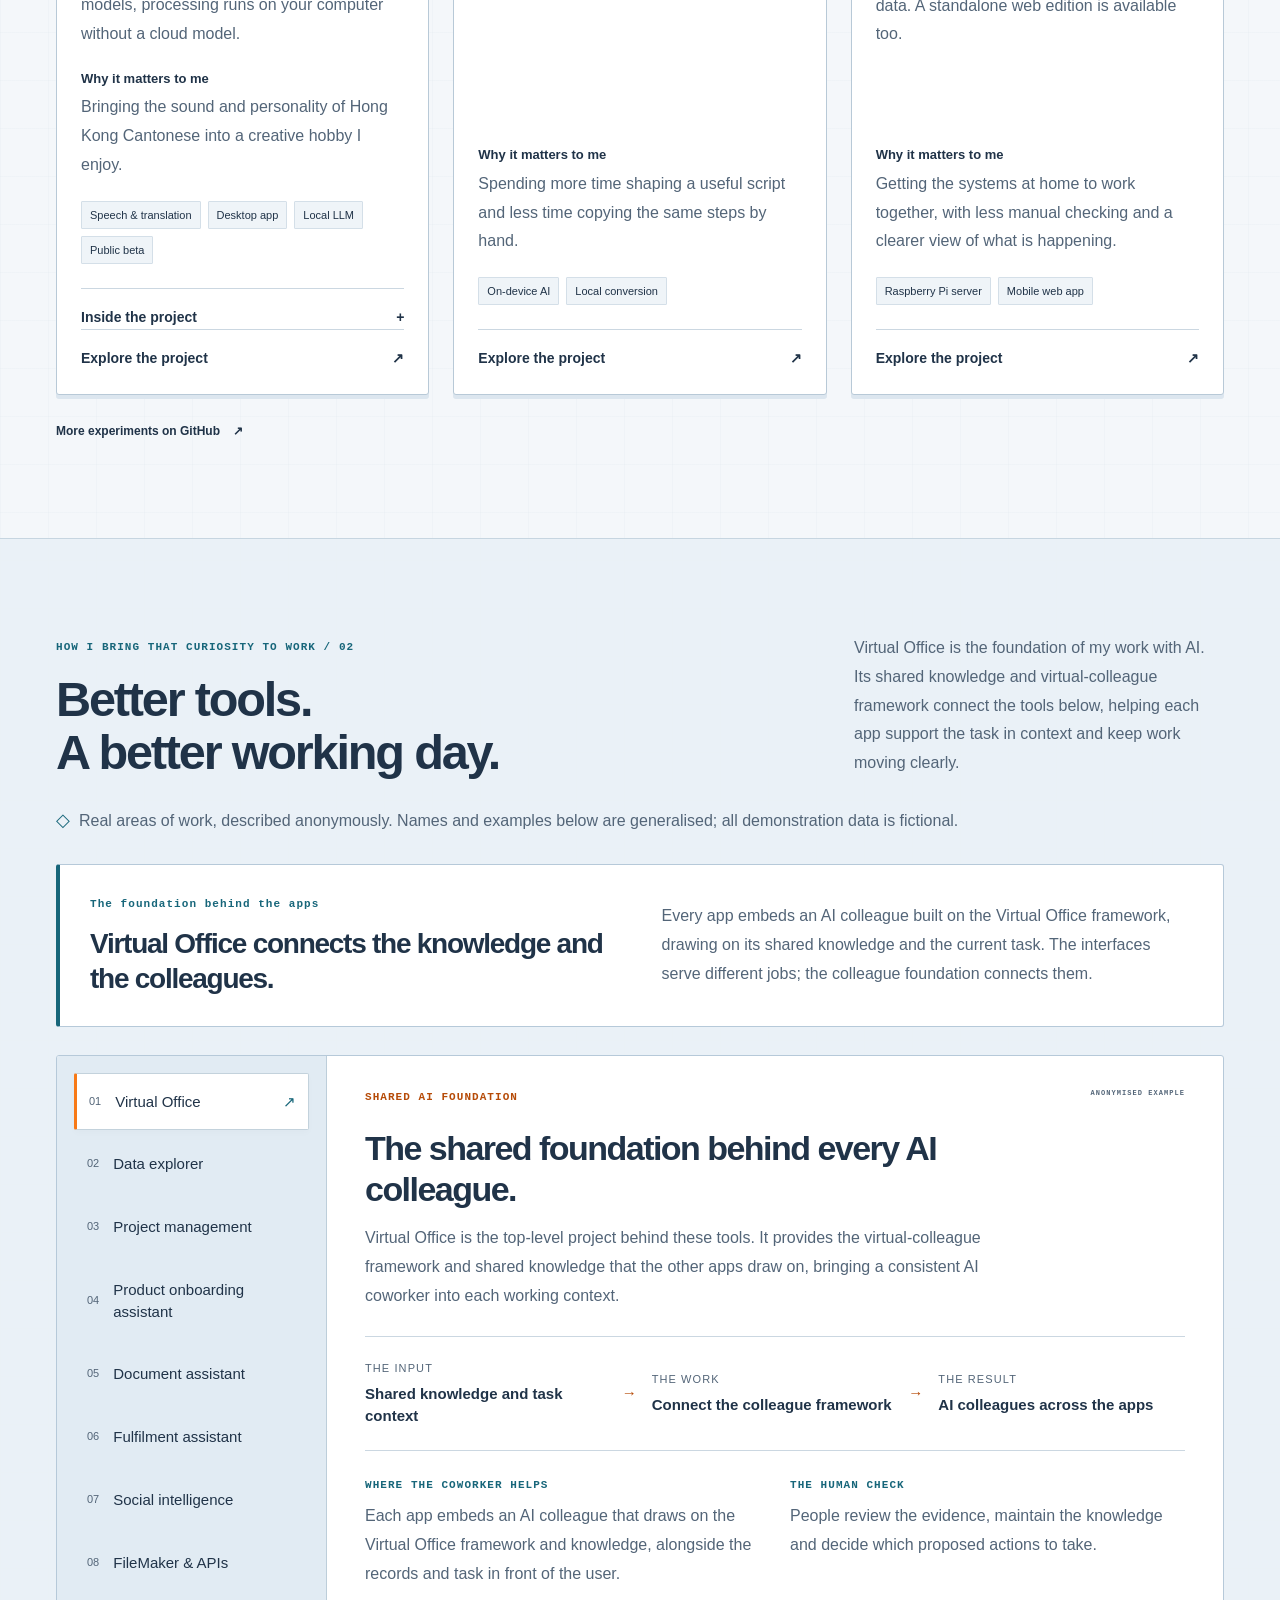
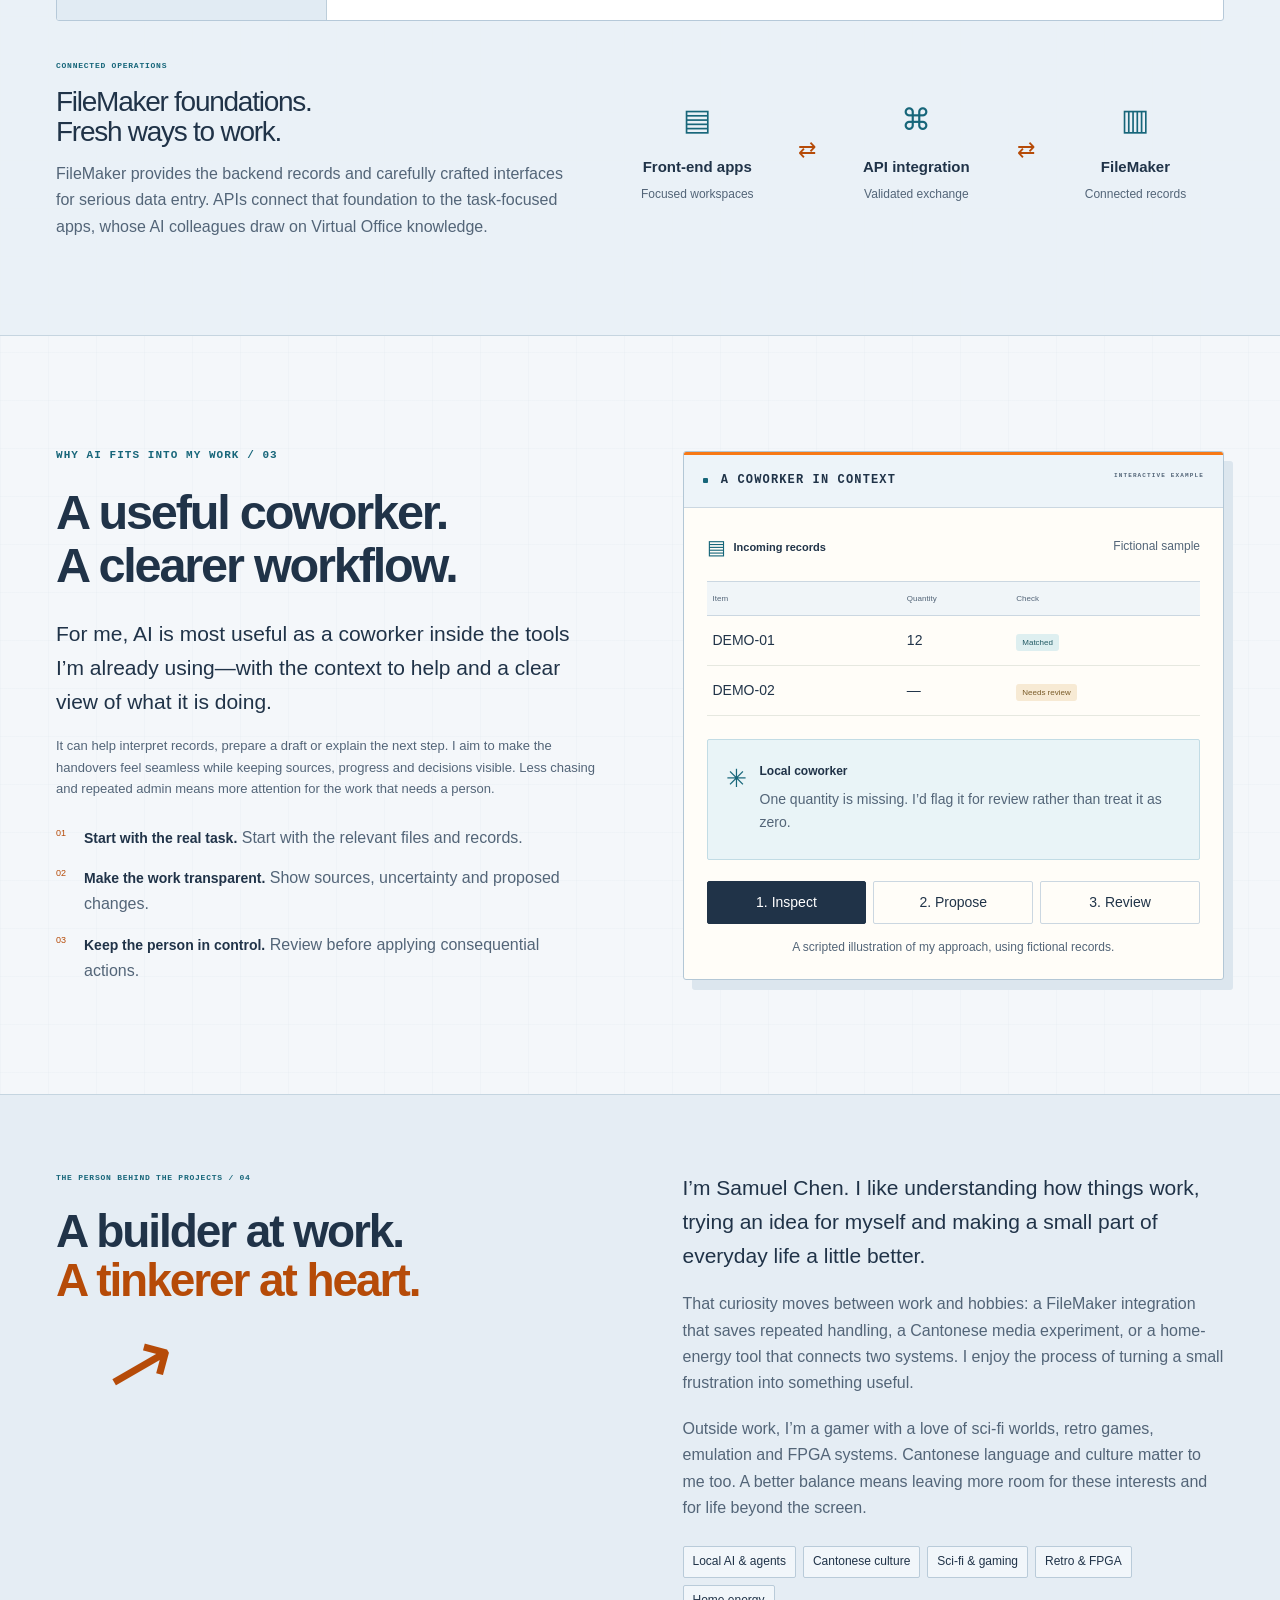
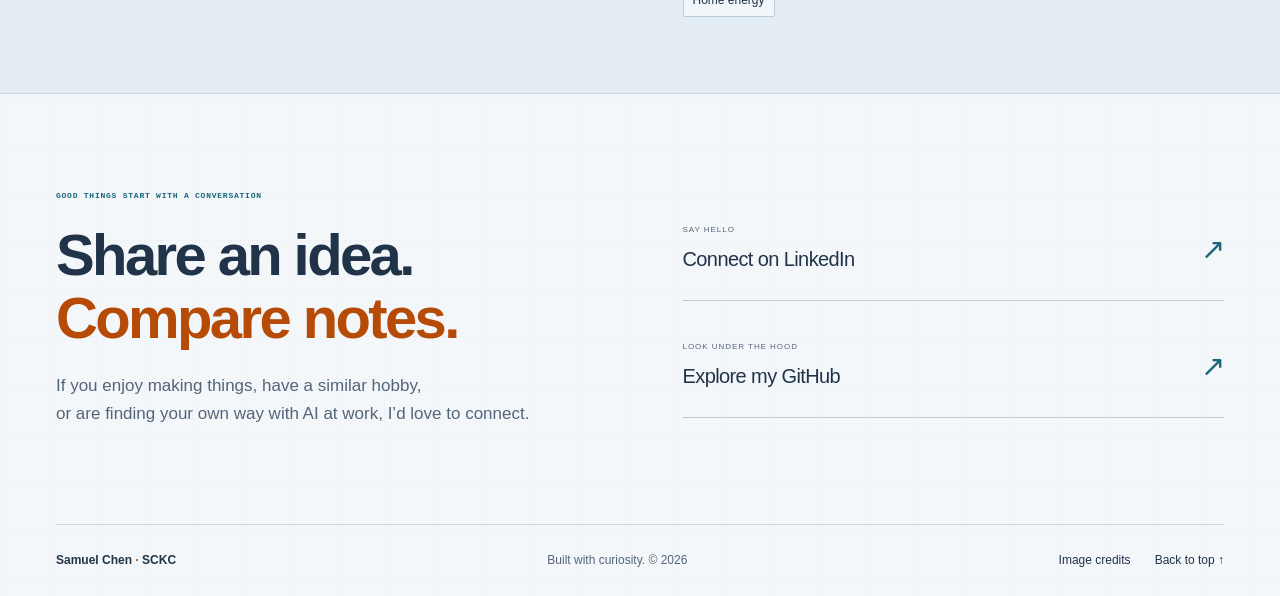
==== commit 6d809282: "Current personal website" ====
--- a/index.html
+++ b/index.html
@@ -1,174 +1,26 @@
 <!doctype html>
 <html lang="en">
-  <head>
-    <meta charset="utf-8" />
-    <meta name="viewport" content="width=device-width, initial-scale=1" />
-    <meta name="description" content="Samuel Chen — exploring AI, technology and automation through practical experiments and useful systems." />
-    <meta name="theme-color" content="#071126" />
-    <meta property="og:title" content="Samuel Chen — AI · Technology · Automation" />
-    <meta property="og:description" content="A personal technology lab exploring AI, visual workflow systems, responsible automation, connected technology and retro preservation." />
-    <meta property="og:type" content="website" />
-    <meta property="og:url" content="https://samuelchen.hk/" />
-    <meta property="og:image" content="https://samuelchen.hk/assets/samuel-chen-8bit-lab-hero.png" />
-    <meta property="og:image:width" content="1983" />
-    <meta property="og:image:height" content="793" />
-    <meta property="og:image:alt" content="Samuel Chen’s dark 8-bit personal technology lab" />
-    <meta name="twitter:card" content="summary_large_image" />
-    <meta name="twitter:title" content="Samuel Chen — AI · Technology · Automation" />
-    <meta name="twitter:description" content="Building, testing and preserving the technology shaping what comes next." />
-    <meta name="twitter:image" content="https://samuelchen.hk/assets/samuel-chen-8bit-lab-hero.png" />
-    <link rel="canonical" href="https://samuelchen.hk/" />
-    <title>Samuel Chen — AI · Technology · Automation</title>
-    <link rel="preload" href="assets/samuel-chen-8bit-lab-hero.png" as="image" />
-    <link rel="stylesheet" href="styles.css" />
-  </head>
-  <body>
-    <div class="scanlines" aria-hidden="true"></div>
-    <header class="site-header">
-      <a class="wordmark" href="#top" aria-label="Samuel Chen home"><span class="mark">SC</span><span>SAMUEL.CHEN</span></a>
-      <button class="menu-toggle" type="button" aria-label="Open menu" aria-expanded="false">MENU <span>+</span></button>
-      <nav aria-label="Main navigation">
-        <a href="#lab">Lab</a>
-        <a href="#projects">Work</a>
-        <a href="#retro">Retro</a>
-        <a href="#about">About</a>
-        <a href="#connect" class="nav-connect">Connect ↗</a>
-      </nav>
-    </header>
-
-    <main id="top">
-      <section class="hero" aria-labelledby="hero-title">
-        <div class="hero-image" aria-hidden="true"></div>
-        <div class="hero-content">
-          <p class="eyebrow"><span class="status-dot"></span> PERSONAL TECHNOLOGY LAB / 2026</p>
-          <h1 id="hero-title">Building what<br /><em>comes next.</em></h1>
-          <p class="hero-copy">I’m Samuel Chen—a hands-on technology explorer turning AI, software and emerging tools into practical, observable systems.</p>
-          <div class="hero-actions">
-            <a class="button primary" href="#projects">Explore my work <span>→</span></a>
-            <a class="button ghost" href="#lab">Enter the lab</a>
-          </div>
-        </div>
-        <div class="hero-side-note"><span>01</span><span>AI · TECHNOLOGY<br />· AUTOMATION</span></div>
-        <a class="scroll-cue" href="#lab" aria-label="Scroll to the AI lab"><span></span> SCROLL TO EXPLORE</a>
-      </section>
-
-      <section class="intro section-grid" aria-labelledby="intro-title">
-        <p class="section-number">/ 01</p>
-        <div>
-          <p class="eyebrow cyan">THE SHORT VERSION</p>
-          <h2 id="intro-title">New technology is only interesting when it becomes useful.</h2>
-          <p class="lead">I test ideas beyond the demo: local AI, agents, automation, software, networking and energy technology. The aim is always the same—understand the system, build thoughtfully, measure the result, then improve it.</p>
-        </div>
-      </section>
-
-      <section id="lab" class="lab section-grid" aria-labelledby="lab-title">
-        <p class="section-number">/ 02</p>
-        <div>
-          <div class="section-heading"><div><p class="eyebrow cyan">CURRENT QUESTS</p><h2 id="lab-title">Inside the AI lab</h2></div><p class="section-caption">Experiments in practical capability—not hype.</p></div>
-          <div class="quest-grid">
-            <article class="quest-card card-ai"><p class="card-index">01 / LOCAL</p><h3>Private AI,<br />close to home.</h3><p>Testing capable local models on consumer hardware, with privacy, control and offline use in mind.</p><div class="tags"><span>Apple Silicon</span><span>MLX</span><span>Local APIs</span></div></article>
-            <article class="quest-card card-agent"><p class="card-index">02 / AGENTS</p><h3>Automation with<br />a human view.</h3><p>Exploring coding agents, computer use and multi-step workflows that stay visible and controllable.</p><div class="tags"><span>Computer Use</span><span>Feedback Loops</span><span>Permissions</span></div></article>
-            <article class="quest-card card-system"><p class="card-index">03 / SYSTEMS</p><h3>Useful tools need<br />solid foundations.</h3><p>Designing and troubleshooting the networks, services and data flows that make a system dependable.</p><div class="tags"><span>Networking</span><span>APIs</span><span>Infrastructure</span></div></article>
-          </div>
-        </div>
-      </section>
-
-      <section id="projects" class="projects section-grid" aria-labelledby="projects-title">
-        <p class="section-number">/ 03</p>
-        <div>
-          <div class="section-heading chapter-heading">
-            <div><p class="eyebrow cyan">A NEW CHAPTER</p><h2 id="projects-title">Technology in practice</h2></div>
-            <p class="section-caption">Learning new technology by bringing it into real workflows.</p>
-          </div>
-
-          <article class="workflow-feature">
-            <div class="feature-copy">
-              <div class="project-meta"><span>PROFESSIONAL FOCUS</span><span>01 / WORKFLOW SYSTEMS</span></div>
-              <h3>Visual workflow systems</h3>
-              <p class="feature-lead">Exploring how visual planning can make complex work easier to understand, coordinate and review.</p>
-              <p>My professional focus includes clearer phase planning, milestone visibility, structured feedback and responsible automation. Public information stays intentionally high-level so workplace systems and implementation details remain confidential.</p>
-              <div class="tags"><span>Visual Planning</span><span>Workflow Design</span><span>Human Review</span><span>Process Improvement</span></div>
-              <p class="privacy-note"><span aria-hidden="true">■</span> This section describes professional capabilities only. Employer systems, names, data, screenshots, architecture and source code are not published.</p>
-            </div>
-            <div class="workflow-demo" aria-label="Abstract fictional workflow timeline">
-              <div class="demo-top"><span>VISUAL WORKFLOW</span><span>FICTIONAL CONCEPT</span></div>
-              <div class="demo-toolbar"><span class="demo-dot"></span><span>PHASE BOARD</span><span class="demo-filter">WEEK 18—24</span></div>
-              <div class="timeline-head"><span></span><span>M</span><span>T</span><span>W</span><span>T</span><span>F</span></div>
-              <div class="timeline-row"><strong>DISCOVER</strong><i class="bar bar-one">RESEARCH</i></div>
-              <div class="timeline-row"><strong>DESIGN</strong><i class="bar bar-two">PROTOTYPE</i></div>
-              <div class="timeline-row active"><strong>BUILD</strong><i class="bar bar-three">WORKSPACE</i><span class="drag-cursor">↕</span></div>
-              <div class="timeline-row"><strong>REVIEW</strong><i class="bar bar-four">TEAM CHECK</i></div>
-              <div class="demo-status"><span>04 PHASES</span><span><b></b> IN MOTION</span></div>
-            </div>
-          </article>
-
-          <div class="system-grid">
-            <article class="system-card control-card">
-              <div class="project-meta"><span>R&amp;D DIRECTION</span><span>02 / AI WORKFLOW</span></div>
-              <h3>AI-assisted control centre</h3>
-              <p>Modernising established web applications with a visual phase-management control centre. An embedded SDK can capture comments in context, structure them as feedback and return them to a human-reviewed AI development loop.</p>
-              <div class="feedback-loop" aria-label="Visual feedback loop">
-                <span>OBSERVE</span><i>→</i><span>COMMENT</span><i>→</i><span>AI ITERATE</span><i>→</i><span>TEAM REVIEW</span><i>↻</i>
-              </div>
-              <p class="card-foot">The goal: continuous improvement with visible decisions, shared context and team collaboration.</p>
-            </article>
-
-            <article class="system-card bridge-card">
-              <div class="project-meta"><span>INTEGRATION PRINCIPLE</span><span>03 / CONNECTED SYSTEMS</span></div>
-              <h3>Connected workflow foundations</h3>
-              <p>Exploring how modern interfaces can exchange validated information with established business systems while preserving clear permissions, traceability and human approval.</p>
-              <div class="bridge-flow" aria-label="Generic connected workflow concept">
-                <div><small>01</small><strong>VISUAL WORKSPACE</strong><span>Clear interaction</span></div>
-                <b>⇄</b>
-                <div><small>02</small><strong>CONTROLLED FLOW</strong><span>Validate + approve</span></div>
-                <b>⇄</b>
-                <div><small>03</small><strong>BUSINESS SYSTEMS</strong><span>Protected records</span></div>
-              </div>
-              <p class="card-foot">Technical architecture, credentials, schemas and operational records stay outside the public site.</p>
-            </article>
-          </div>
-        </div>
-      </section>
-
-      <section id="retro" class="retro section-grid" aria-labelledby="retro-title">
-        <p class="section-number">/ 04</p>
-        <div>
-          <div class="section-heading">
-            <div><p class="eyebrow amber">PLAY · PRESERVE · UNDERSTAND</p><h2 id="retro-title">The technology that shaped play</h2></div>
-            <p class="section-caption">Retro gaming is part nostalgia, part engineering history.</p>
-          </div>
-          <div class="retro-grid">
-            <article class="retro-intro">
-              <div class="pixel-screen" aria-hidden="true"><span class="pixel-star">✦</span><span class="pixel-path"></span><strong>PRESS START</strong><small>MEMORY: PRESERVED</small></div>
-              <h3>Games are software, hardware and culture worth preserving.</h3>
-              <p>I enjoy retro gaming not only for the experience, but for what older systems teach us about constraints, design and creative engineering.</p>
-            </article>
-            <div class="retro-interests">
-              <article><span class="retro-code">01</span><div><h3>Game preservation</h3><p>Keeping the history, context and experience of important games accessible for the future.</p></div></article>
-              <article><span class="retro-code">02</span><div><h3>Emulation</h3><p>Understanding how software recreates classic systems, timing and behaviour on modern hardware.</p></div></article>
-              <article><span class="retro-code">03</span><div><h3>FPGA</h3><p>Exploring hardware-level recreation and the pursuit of accurate, responsive preservation.</p></div></article>
-              <article><span class="retro-code">04</span><div><h3>Design under constraint</h3><p>Learning from the inventive graphics, sound and interaction created with very limited resources.</p></div></article>
-            </div>
-          </div>
-        </div>
-      </section>
-
-      <section id="about" class="about" aria-labelledby="about-title">
-        <div class="about-grid">
-          <div><p class="eyebrow amber">/ 05 — ABOUT</p><h2 id="about-title">Curious by default.<br /><em>Practical by design.</em></h2></div>
-          <div class="about-copy"><p>My work spans software and hardware: AI agents and local language models, visual workflow tools, responsible automation, system integration, infrastructure, EVs and home energy.</p><p>I enjoy understanding what is underneath the interface—then bringing new technology into the workspace in a way that is useful, observable and open to human feedback.</p><p>That curiosity extends to retro games, emulation and FPGA systems: technology where preservation and precise engineering meet.</p><div class="principles"><span>Experiment</span><i>→</i><span>Understand</span><i>→</i><span>Build</span><i>→</i><span>Measure</span><i>→</i><span>Improve</span></div></div>
-        </div>
-      </section>
-
-      <section id="connect" class="connect" aria-labelledby="connect-title">
-        <p class="eyebrow">THE NEXT CONVERSATION</p>
-        <h2 id="connect-title">Let’s connect.</h2>
-        <p>Follow the work, explore the projects, or simply say hello.</p>
-        <div class="connect-links"><a href="https://www.linkedin.com/in/samuel-chen-48364a86/" target="_blank" rel="noopener noreferrer">LinkedIn <span>↗</span></a><a href="https://github.com/samuelkcc/" target="_blank" rel="noopener noreferrer">GitHub <span>↗</span></a></div>
-      </section>
-    </main>
-
-    <footer><a class="wordmark" href="#top"><span class="mark">SC</span><span>SAMUEL.CHEN</span></a><p>Developer SCKC · © 2026</p><a href="#top">Back to top ↑</a></footer>
-    <script src="script.js"></script>
-  </body>
-</html>
+<head>
+<meta charset="utf-8"><meta name="viewport" content="width=device-width, initial-scale=1">
+<meta name="description" content="Samuel Chen builds practical software: Cantonese media tools, local AI coworkers, data transformation and workflow automation. Explore the projects behind the curiosity.">
+<meta name="theme-color" content="#f9f8f3"><meta property="og:title" content="Samuel Chen — Curiosity, useful tools &amp; a better balance"><meta property="og:description" content="Cantonese creativity, connected systems and AI coworkers. Practical projects by Samuel Chen."><meta property="og:type" content="website"><meta property="og:url" content="https://samuelchen.hk/"><meta property="og:image" content="https://samuelchen.hk/assets/personal-backview-cover.jpg"><meta property="og:image:alt" content="Samuel’s interests: retro gaming, handhelds, MiSTer FPGA, Japanese anime and RC cars"><meta name="twitter:card" content="summary_large_image"><meta name="twitter:title" content="Samuel Chen — Curiosity, useful tools &amp; a better balance"><meta name="twitter:description" content="Explore my personal projects and approach to data, automation and local AI."><meta name="twitter:image" content="https://samuelchen.hk/assets/personal-backview-cover.jpg">
+<link rel="canonical" href="https://samuelchen.hk/"><link rel="icon" href="assets/sckc-favicon.png" type="image/png"><link rel="preload" href="assets/personal-backview-cover.jpg" as="image"><link rel="stylesheet" href="styles.css?v=20261020-collector"><title>Samuel Chen — Curiosity, useful tools &amp; a better balance</title>
+</head>
+<body>
+<a class="skip-link" href="#main">Skip to content</a>
+<header class="site-header"><a class="wordmark" href="#top" aria-label="Samuel Chen home"><img class="brand-icon" src="assets/sckc-icon.png" width="54" height="54" alt="SCKC"><span>Samuel Chen<small>PLAYER · MAKER · EXPLORER</small></span></a><button class="menu-toggle" type="button" aria-controls="main-nav" aria-expanded="false" hidden>Menu <span aria-hidden="true">+</span></button><nav id="main-nav" aria-label="Main navigation"><a href="#projects">Personal projects</a><a href="#work">Applied work</a><a href="#about">About me</a><a class="nav-connect" href="#connect">Let’s connect <span aria-hidden="true">↗</span></a></nav><div class="language-switch" hidden><label for="site-language">Language</label><select id="site-language" aria-label="Choose language"><option value="en" lang="en">English</option><option value="zh-Hant" lang="zh-Hant">繁體中文</option><option value="zh-Hans" lang="zh-Hans">简体中文</option></select></div></header>
+<main id="main">
+<section class="hero wrap" id="top" aria-labelledby="hero-title"><div class="hero-copy"><p class="eyebrow"><span class="status-dot"></span> SCKC / PLAYER PROFILE</p><h1 id="hero-title">Less busywork.<br>More room for<br><em>curiosity.</em><span class="hero-spark" aria-hidden="true">✳</span></h1><p>I’m Samuel. My hobby projects explore Cantonese, gaming and connected living. At work, I use AI and better tools to make everyday workflows clearer, smoother and less repetitive.</p><div class="hero-actions"><a class="button primary" href="#projects">Explore my projects <span aria-hidden="true">↗</span></a><a class="text-link" href="#work">See how I work <span aria-hidden="true">→</span></a></div><div class="hero-topics"><span>Local AI</span><span>Data transformation</span><span>FileMaker &amp; APIs</span></div></div><figure class="hero-art"><div class="art-label"><span aria-hidden="true">✦</span> PLAYER WORKSPACE</div><a class="hero-image-link" href="assets/personal-backview-cover.jpg" target="_blank" rel="noopener noreferrer" aria-label="View the hobby room cover at full size"><img src="assets/personal-backview-cover.jpg" width="1536" height="1024" alt="A back-view illustration of a short-haired gamer at an anime-editing desk overlooking Hong Kong harbour, surrounded by retro consoles, handhelds and an HPI RC hobby area." fetchpriority="high"></a><figcaption><span><b>A few of my favourite things.</b> One curious mind.</span><a href="#about">A little about me <span aria-hidden="true">↗</span></a></figcaption></figure></section>
+<div class="focus-strip wrap"><p>Technology should make room<br><strong>for the things we enjoy.</strong></p><span>01 <b>Build something useful</b></span><span>02 <b>Make work visible</b></span><span>03 <b>Find a better balance</b></span></div>
+<section class="section wrap" id="projects" aria-labelledby="projects-title"><div class="section-heading"><div><p class="eyebrow">SIDE QUESTS / 01</p><h2 id="projects-title">Things I enjoy building.</h2></div><p>Language, everyday problems and a little experimentation. These are the projects I make for the pleasure of figuring things out.</p></div><div class="project-grid">
+<article class="project-card" id="anicanto"><a class="project-visual canto-visual" href="https://github.com/samuelkcc/AniCanto/blob/main/README.en.md" target="_blank" rel="noopener noreferrer" aria-label="Explore AniCanto on GitHub"><img src="assets/anicanto-original-cover.jpg" width="1536" height="1024" loading="lazy" alt="AniCanto concept artwork showing anime dialogue translated from Japanese into Cantonese, with voice tracks and subtitles against a Hong Kong backdrop."><span class="art-caption">ANICANTO · CONCEPT ARTWORK</span></a><div class="project-copy"><p class="project-kicker">01 / CREATIVE AI</p><h3><a href="https://github.com/samuelkcc/AniCanto/blob/main/README.en.md" target="_blank" rel="noopener noreferrer">AniCanto <span aria-hidden="true">↗</span></a></h3><p>Local AI dubbing for Japanese animation, in Hong Kong Cantonese, English or both. Speech recognition, translation, voices and selectable subtitles come together in one desktop workflow. After downloading the models, processing runs on your computer without a cloud model.</p><p class="project-insight"><b>Why it matters to me</b>Bringing the sound and personality of Hong Kong Cantonese into a creative hobby I enjoy.</p><div class="tags"><span>Speech &amp; translation</span><span>Desktop app</span><span>Local LLM</span><span>Public beta</span></div><details class="project-details" id="anicanto-details"><summary>Inside the project <span aria-hidden="true">+</span></summary><p>Japanese dialogue → transcription → Cantonese / English script → voice and subtitle tracks. Translations and generated voices need listening and review.</p><p><b>Public beta · Available now.</b> Download the app and explore the source on GitHub.</p></details><a class="project-link" href="https://github.com/samuelkcc/AniCanto/blob/main/README.en.md" target="_blank" rel="noopener noreferrer">Explore the project <span aria-hidden="true">↗</span></a></div></article>
+<article class="project-card"><a class="project-visual bridge-visual" href="https://github.com/samuelkcc/filemaker-script-bridge" target="_blank" rel="noopener noreferrer" aria-label="Explore FileMaker Script Bridge on GitHub"><img src="assets/filemaker-female-studio-cover.jpg" width="1536" height="1024" loading="lazy" alt="An illustrated coding studio with the Qwen AI playground on a laptop and a paper bridge linking an idea, a reviewed draft and native FileMaker steps."><span class="art-caption">FILEMAKER SCRIPT BRIDGE · CONCEPT ARTWORK</span></a><div class="project-copy"><p class="project-kicker">02 / DEVELOPER TOOLS</p><h3><a href="https://github.com/samuelkcc/filemaker-script-bridge" target="_blank" rel="noopener noreferrer">FileMaker Script Bridge <span aria-hidden="true">↗</span></a></h3><p>This local Mac app can draft scripts with optional on-device Qwen AI, or accept text from another AI tool. Review and validate the draft, then convert it into native FileMaker clipboard steps before you paste.</p><p class="project-insight"><b>Why it matters to me</b>Spending more time shaping a useful script and less time copying the same steps by hand.</p><div class="tags"><span>On-device AI</span><span>Local conversion</span></div><a class="project-link" href="https://github.com/samuelkcc/filemaker-script-bridge" target="_blank" rel="noopener noreferrer">Explore the project <span aria-hidden="true">↗</span></a></div></article>
+<article class="project-card"><a class="project-visual energy-visual" href="https://github.com/samuelkcc/octopus-foxess-smart-charging" target="_blank" rel="noopener noreferrer" aria-label="Explore Octopus and FoxESS Smart Charging on GitHub"><img src="assets/energy-illustrated-cover.jpg" width="1536" height="1024" loading="lazy" alt="Octopus and FoxESS project artwork showing a Raspberry Pi automation server, server configuration on a laptop, and the mobile web dashboard on a phone."><span class="art-caption">SMART CHARGING · CONCEPT ARTWORK</span></a><div class="project-copy"><p class="project-kicker">03 / CONNECTED ENERGY</p><h3><a href="https://github.com/samuelkcc/octopus-foxess-smart-charging" target="_blank" rel="noopener noreferrer">Smarter home charging <span aria-hidden="true">↗</span></a></h3><p>Connecting Intelligent Octopus Go with FoxESS so EV charging doesn’t drain the home battery. A Raspberry Pi server keeps the automation running, with a mobile web dashboard for schedules and live energy data. A standalone web edition is available too.</p><p class="project-insight"><b>Why it matters to me</b>Getting the systems at home to work together, with less manual checking and a clearer view of what is happening.</p><div class="tags"><span>Raspberry Pi server</span><span>Mobile web app</span></div><a class="project-link" href="https://github.com/samuelkcc/octopus-foxess-smart-charging" target="_blank" rel="noopener noreferrer">Explore the project <span aria-hidden="true">↗</span></a></div></article>
+</div><a class="all-projects text-link" href="https://github.com/samuelkcc" target="_blank" rel="noopener noreferrer">More experiments on GitHub <span aria-hidden="true">↗</span></a></section>
+<section class="work-section" id="work" aria-labelledby="work-title"><div class="wrap section"><div class="section-heading"><div><p class="eyebrow">HOW I BRING THAT CURIOSITY TO WORK / 02</p><h2 id="work-title">Better tools.<br>A better working day.</h2></div><p>Virtual Office is the foundation of my work with AI. Its shared knowledge and virtual-colleague framework connect the tools below, helping each app support the task in context and keep work moving clearly.</p></div><p class="work-note"><span aria-hidden="true">◇</span> Real areas of work, described anonymously. Names and examples below are generalised; all demonstration data is fictional.</p><div class="office-foundation"><div><p class="eyebrow">The foundation behind the apps</p><h3>Virtual Office connects the knowledge and the colleagues.</h3></div><p>Every app embeds an AI colleague built on the Virtual Office framework, drawing on its shared knowledge and the current task. The interfaces serve different jobs; the colleague foundation connects them.</p></div><div class="case-explorer"><div class="case-tabs" role="tablist" aria-label="Explore work examples" aria-orientation="vertical"><button id="tab-office" class="case-tab" role="tab" aria-selected="true" aria-controls="case-panel" data-case="office"><span>01</span> Virtual Office <span aria-hidden="true">↗</span></button><button id="tab-data" class="case-tab" role="tab" aria-selected="false" aria-controls="case-panel" tabindex="-1" data-case="data"><span>02</span> Data explorer <span aria-hidden="true">↗</span></button><button id="tab-planning" class="case-tab" role="tab" aria-selected="false" aria-controls="case-panel" tabindex="-1" data-case="planning"><span>03</span> Project management <span aria-hidden="true">↗</span></button><button id="tab-onboarding" class="case-tab" role="tab" aria-selected="false" aria-controls="case-panel" tabindex="-1" data-case="onboarding"><span>04</span> Product onboarding assistant <span aria-hidden="true">↗</span></button><button id="tab-documents" class="case-tab" role="tab" aria-selected="false" aria-controls="case-panel" tabindex="-1" data-case="documents"><span>05</span> Document assistant <span aria-hidden="true">↗</span></button><button id="tab-fulfilment" class="case-tab" role="tab" aria-selected="false" aria-controls="case-panel" tabindex="-1" data-case="fulfilment"><span>06</span> Fulfilment assistant <span aria-hidden="true">↗</span></button><button id="tab-social" class="case-tab" role="tab" aria-selected="false" aria-controls="case-panel" tabindex="-1" data-case="social"><span>07</span> Social intelligence <span aria-hidden="true">↗</span></button><button id="tab-hybrid" class="case-tab" role="tab" aria-selected="false" aria-controls="case-panel" tabindex="-1" data-case="hybrid"><span>08</span> FileMaker &amp; APIs <span aria-hidden="true">↗</span></button></div>
+<article class="case-panel" id="case-panel" role="tabpanel" aria-labelledby="tab-office" tabindex="0"><div class="case-meta"><span id="case-category">SHARED AI FOUNDATION</span><span>ANONYMISED EXAMPLE</span></div><h3 id="case-title">The shared foundation behind every AI colleague.</h3><p id="case-description">Virtual Office is the top-level project behind these tools. It provides the virtual-colleague framework and shared knowledge that the other apps draw on, bringing a consistent AI coworker into each working context.</p><div class="case-flow" aria-label="Example workflow"><div><small>THE INPUT</small><strong id="flow-input">Shared knowledge and task context</strong></div><span aria-hidden="true">→</span><div><small>THE WORK</small><strong id="flow-work">Connect the colleague framework</strong></div><span aria-hidden="true">→</span><div><small>THE RESULT</small><strong id="flow-result">AI colleagues across the apps</strong></div></div><div class="case-bottom"><div><p class="mini-heading">WHERE THE COWORKER HELPS</p><p id="case-agent">Each app embeds an AI colleague that draws on the Virtual Office framework and knowledge, alongside the records and task in front of the user.</p></div><div><p class="mini-heading">THE HUMAN CHECK</p><p id="case-review">People review the evidence, maintain the knowledge and decide which proposed actions to take.</p></div></div></article></div><div class="hybrid-feature"><div><p class="eyebrow">CONNECTED OPERATIONS</p><h3>FileMaker foundations.<br>Fresh ways to work.</h3><p>FileMaker provides the backend records and carefully crafted interfaces for serious data entry. APIs connect that foundation to the task-focused apps, whose AI colleagues draw on Virtual Office knowledge.</p></div><div class="hybrid-diagram" aria-label="Front-end apps exchange data with FileMaker through validated APIs"><div><span aria-hidden="true">▤</span><strong>Front-end apps</strong><small>Focused workspaces</small></div><span class="integration-arrow" aria-hidden="true">⇄</span><div><span aria-hidden="true">⌘</span><strong>API integration</strong><small>Validated exchange</small></div><span class="integration-arrow" aria-hidden="true">⇄</span><div><span aria-hidden="true">▥</span><strong>FileMaker</strong><small>Connected records</small></div></div></div><noscript><p>Virtual Office provides the shared knowledge and virtual-colleague framework for these apps: an ERP data explorer, visual project management with to-dos, product-to-website onboarding, legal document review, purchasing and logistics support, social monitoring and automated reporting. FileMaker and APIs provide the backend data foundation.</p></noscript></div></section>
+<section class="section wrap coworker-section" id="lab" aria-labelledby="coworker-title"><div class="coworker-copy"><p class="eyebrow">WHY AI FITS INTO MY WORK / 03</p><h2 id="coworker-title">A useful coworker.<br>A clearer workflow.</h2><p class="lead">For me, AI is most useful as a coworker inside the tools I’m already using—with the context to help and a clear view of what it is doing.</p><p>It can help interpret records, prepare a draft or explain the next step. I aim to make the handovers feel seamless while keeping sources, progress and decisions visible. Less chasing and repeated admin means more attention for the work that needs a person.</p><div class="approach-points"><p><span>01</span><b>Start with the real task.</b> Start with the relevant files and records.</p><p><span>02</span><b>Make the work transparent.</b> Show sources, uncertainty and proposed changes.</p><p><span>03</span><b>Keep the person in control.</b> Review before applying consequential actions.</p></div></div><div class="demo-workspace"><div class="demo-header"><span><span class="status-dot"></span> A COWORKER IN CONTEXT</span><span>INTERACTIVE EXAMPLE</span></div><div class="demo-source"><div><span class="file-icon" aria-hidden="true">▤</span><strong>Incoming records</strong><small>Fictional sample</small></div><table><caption class="sr-only">Fictional incoming records for the workflow example</caption><thead><tr><th scope="col">Item</th><th scope="col">Quantity</th><th scope="col">Check</th></tr></thead><tbody><tr><td>DEMO-01</td><td>12</td><td><span class="table-status">Matched</span></td></tr><tr><td>DEMO-02</td><td>—</td><td><span class="table-status pending">Needs review</span></td></tr></tbody></table></div><div class="agent-message"><div class="agent-symbol" aria-hidden="true">✳</div><div><strong>Local coworker</strong><p id="demo-message" aria-live="polite">One quantity is missing. I’d flag it for review rather than treat it as zero.</p></div></div><div class="demo-actions" role="group" aria-label="Explore the illustrative workflow"><button type="button" class="demo-step active" data-step="0" aria-pressed="true">1. Inspect</button><button type="button" class="demo-step" data-step="1" aria-pressed="false">2. Propose</button><button type="button" class="demo-step" data-step="2" aria-pressed="false">3. Review</button></div><p class="demo-caption">A scripted illustration of my approach, using fictional records.</p></div></section>
+<section class="about-section" id="about" aria-labelledby="about-title"><div class="wrap about-grid"><div class="about-heading"><p class="eyebrow">THE PERSON BEHIND THE PROJECTS / 04</p><h2 id="about-title">A builder at work.<br><em>A tinkerer at heart.</em></h2><span class="about-doodle" aria-hidden="true">↗</span></div><div class="about-copy"><p class="lead">I’m Samuel Chen. I like understanding how things work, trying an idea for myself and making a small part of everyday life a little better.</p><p>That curiosity moves between work and hobbies: a FileMaker integration that saves repeated handling, a Cantonese media experiment, or a home-energy tool that connects two systems. I enjoy the process of turning a small frustration into something useful.</p><p>Outside work, I’m a gamer with a love of sci-fi worlds, retro games, emulation and FPGA systems. Cantonese language and culture matter to me too. A better balance means leaving more room for these interests and for life beyond the screen.</p><div class="interest-tags"><span>Local AI &amp; agents</span><span>Cantonese culture</span><span>Sci-fi &amp; gaming</span><span>Retro &amp; FPGA</span><span>Home energy</span></div></div></div></section>
+<section class="connect-section wrap" id="connect" aria-labelledby="connect-title"><div><p class="eyebrow">GOOD THINGS START WITH A CONVERSATION</p><h2 id="connect-title">Share an idea.<br><em>Compare notes.</em></h2><p>If you enjoy making things, have a similar hobby,<br class="desktop-break"> or are finding your own way with AI at work, I’d love to connect.</p></div><div class="connect-links"><a href="https://www.linkedin.com/in/samuel-chen-48364a86/" target="_blank" rel="noopener noreferrer"><span><small>SAY HELLO</small>Connect on LinkedIn</span><span aria-hidden="true">↗</span></a><a href="https://github.com/samuelkcc" target="_blank" rel="noopener noreferrer"><span><small>LOOK UNDER THE HOOD</small>Explore my GitHub</span><span aria-hidden="true">↗</span></a></div></section>
+</main><footer class="wrap"><a class="footer-name" href="#top">Samuel Chen<span> · </span>SCKC</a><p>Built with curiosity. © <span id="year">2026</span></p><div class="footer-utilities"><a href="image-credits.html">Image credits</a><a href="#top">Back to top ↑</a></div></footer><script src="translations.js?v=20261020-restored-room"></script><script src="script.js?v=20261020-personal-room"></script>
+</body></html>
--- a/styles.css
+++ b/styles.css
@@ -1,12 +1,2045 @@
-@import url('https://fonts.googleapis.com/css2?family=DM+Mono:wght@400;500&family=DM+Sans:opsz,wght@9..40,400;9..40,500;9..40,600;9..40,700&family=Space+Grotesk:wght@400;500;600;700&display=swap');
+:root {
+  --paper:#f9f8f3;
+  --ink:#213e3a;
+  --muted:#5d706b;
+  --teal:#256a5b;
+  --coral:#ba4c34;
+  --line:#d9ded4;
+  --mint:#eef3eb;
+  --white:#fffefa;
+  --font:"Avenir Next",Avenir,-apple-system,BlinkMacSystemFont,"Segoe UI",sans-serif
+}
+* {
+  box-sizing:border-box
+}
+html {
+  scroll-behavior:smooth;
+  scroll-padding-top:40px
+}
+body {
+  margin:0;
+  background:var(--paper);
+  color:var(--ink);
+  font-family:var(--font);
+  font-size:15px;
+  line-height:1.65;
+  -webkit-font-smoothing:antialiased
+}
+a {
+  color:inherit;
+  text-decoration:none
+}
+button {
+  font:inherit;
+  cursor:pointer
+}
+button,a {
+  -webkit-tap-highlight-color:transparent
+}
+a:focus-visible,button:focus-visible,[tabindex]:focus-visible {
+  outline:3px solid var(--coral);
+  outline-offset:5px
+}
+img {
+  display:block;
+  max-width:100%
+}
+p,h1,h2,h3,figure {
+  margin:0
+}
+h1,h2,h3 {
+  line-height:1.08;
+  letter-spacing:-.045em
+}
+h2 {
+  font-size:clamp(36px,3.8vw,54px);
+  font-weight:500
+}
+h3 {
+  font-weight:600
+}
+em {
+  font-family:Georgia,"Times New Roman",serif;
+  font-weight:400
+}
+p {
+  color:var(--muted)
+}
+.wrap {
+  max-width:1320px;
+  width:calc(100% - 112px);
+  margin-inline:auto
+}
+.eyebrow,.visual-label,.project-kicker,.mini-heading {
+  font-size:10px;
+  font-weight:700;
+  letter-spacing:.13em
+}
+.eyebrow {
+  color:var(--teal);
+  margin-bottom:22px
+}
+.status-dot {
+  display:inline-block;
+  width:7px;
+  height:7px;
+  border-radius:50%;
+  background:var(--teal);
+  margin-right:8px
+}
+.site-header {
+  max-width:1440px;
+  margin:auto;
+  height:108px;
+  padding:0 56px;
+  display:flex;
+  align-items:center;
+  justify-content:space-between;
+  gap:24px;
+  border-bottom:1px solid var(--line)
+}
+.wordmark {
+  display:flex;
+  align-items:center;
+  gap:12px;
+  font-size:16px;
+  font-weight:600;
+  line-height:1.4
+}
+.wordmark small {
+  display:block;
+  font-size:8px;
+  letter-spacing:.14em;
+  color:var(--muted);
+  margin-top:4px
+}
+.mark {
+  font-family:Georgia,serif;
+  font-weight:bold;
+  font-size:32px;
+  letter-spacing:-3px;
+  background:#e8eee2;
+  border-radius:50%;
+  width:48px;
+  height:48px;
+  display:grid;
+  place-content:center;
+  position:relative;
+  padding-right:5px
+}
+.mark span {
+  position:absolute;
+  right:8px;
+  bottom:3px;
+  color:var(--coral)
+}
+nav {
+  display:flex;
+  align-items:center;
+  gap:30px;
+  font-size:12px;
+  font-weight:500
+}
+nav a:hover,.text-link:hover,.project-link:hover {
+  color:var(--coral)
+}
+nav .nav-connect {
+  border:1px solid var(--ink);
+  padding:10px 17px;
+  border-radius:5px;
+  display:flex;
+  gap:18px
+}
+.menu-toggle {
+  background:none;
+  border:1px solid var(--line);
+  padding:8px 12px;
+  border-radius:4px
+}
+.hero {
+  display:grid;
+  grid-template-columns:.9fr 1.1fr;
+  align-items:center;
+  gap:35px;
+  padding-block:70px 64px
+}
+.hero-copy .eyebrow {
+  font-size:9px
+}
+.hero h1 {
+  font-size:clamp(52px,5.4vw,78px);
+  font-weight:500;
+  line-height:1.035;
+  letter-spacing:-.06em
+}
+.hero h1 em {
+  color:var(--coral);
+  font-size:1.12em
+}
+.hero-spark {
+  color:var(--coral);
+  font-size:56px;
+  display:inline-block;
+  margin-left:28px;
+  vertical-align:10px;
+  font-weight:400
+}
+.hero-copy>p:not(.eyebrow) {
+  max-width:435px;
+  font-size:15px;
+  margin-top:27px;
+  line-height:1.8
+}
+.hero-actions {
+  display:flex;
+  align-items:center;
+  gap:25px;
+  margin-top:28px
+}
+.button {
+  padding:13px 19px;
+  border-radius:5px;
+  font-size:12px;
+  display:inline-flex;
+  align-items:center;
+  gap:30px;
+  font-weight:600
+}
+.primary {
+  background:var(--ink);
+  color:white
+}
+.primary:hover {
+  background:var(--teal)
+}
+.text-link {
+  font-size:12px;
+  font-weight:600;
+  display:inline-flex;
+  align-items:center;
+  gap:13px
+}
+.hero-topics {
+  display:flex;
+  flex-wrap:wrap;
+  gap:17px;
+  font-size:9px;
+  color:var(--muted);
+  margin-top:34px
+}
+.hero-topics span+span:before {
+  content:"·";
+  margin-right:17px
+}
+.hero-art {
+  position:relative;
+  background:#f1eee2;
+  border:1px solid #e5e5d8;
+  border-radius:12px;
+  overflow:hidden;
+  transform:rotate(1deg);
+  box-shadow:0 16px 34px #213e3a06
+}
+.hero-art>img {
+  width:100%;
+  height:460px;
+  object-fit:cover
+}
+.art-label {
+  position:absolute;
+  z-index:1;
+  top:17px;
+  left:17px;
+  background:var(--white);
+  padding:8px 12px;
+  border-radius:4px;
+  font-size:8px;
+  font-weight:600;
+  letter-spacing:.12em;
+  box-shadow:0 3px 15px #203c3910
+}
+.art-label>span {
+  color:var(--coral);
+  margin-right:6px
+}
+.hero-art figcaption {
+  display:flex;
+  align-items:center;
+  justify-content:space-between;
+  gap:12px;
+  font-size:9px;
+  padding:17px 19px;
+  background:var(--white)
+}
+.hero-art figcaption b {
+  font-weight:700
+}
+.hero-art figcaption a {
+  color:var(--teal);
+  white-space:nowrap
+}
+.focus-strip {
+  border-block:1px solid var(--line);
+  padding-block:24px;
+  display:flex;
+  align-items:center;
+  justify-content:space-between;
+  gap:25px;
+  font-size:11px
+}
+.focus-strip p {
+  line-height:1.6;
+  font-size:12px
+}
+.focus-strip strong {
+  font-weight:500;
+  color:var(--ink)
+}
+.focus-strip>span {
+  color:var(--coral);
+  display:flex;
+  gap:18px;
+  align-items:center;
+  font-size:9px
+}
+.focus-strip b {
+  color:var(--ink);
+  font-size:12px;
+  font-weight:500
+}
+.section {
+  padding-block:95px
+}
+.section-heading {
+  display:flex;
+  align-items:end;
+  justify-content:space-between;
+  gap:30px;
+  margin-bottom:36px
+}
+.section-heading .eyebrow {
+  margin-bottom:17px
+}
+.section-heading>p {
+  font-size:13px;
+  line-height:1.8;
+  max-width:370px
+}
+.project-grid {
+  display:grid;
+  grid-template-columns:repeat(3,minmax(0,1fr));
+  gap:24px
+}
+.project-card {
+  min-width:0;
+  border:1px solid var(--line);
+  border-radius:9px;
+  overflow:hidden;
+  background:var(--white);
+  display:flex;
+  flex-direction:column;
+  transition:transform .2s,box-shadow .2s
+}
+.project-card:hover {
+  transform:translateY(-4px);
+  box-shadow:0 12px 25px #213e3a08
+}
+.project-visual {
+  height:258px;
+  position:relative;
+  display:block;
+  overflow:hidden;
+  padding:23px
+}
+.visual-label {
+  font-size:8px;
+  position:relative;
+  z-index:2;
+  display:block;
+  letter-spacing:.12em
+}
+.canto-visual {
+  background:#e5efe8
+}
+.canto-title {
+  display:flex;
+  align-items:center;
+  justify-content:space-between;
+  margin:19px 10px 16px;
+  font-size:42px;
+  font-weight:600;
+  line-height:1.2;
+  letter-spacing:-2px
+}
+.canto-play {
+  font-size:22px;
+  width:58px;
+  height:58px;
+  display:grid;
+  place-content:center;
+  padding-left:4px;
+  background:#bd6848;
+  color:var(--white);
+  border-radius:50%;
+  box-shadow:8px 8px 0 #d9e4d7
+}
+.language-path {
+  display:flex;
+  align-items:center;
+  gap:13px;
+  font-size:10px;
+  margin-left:10px
+}
+.language-path strong {
+  font-weight:600;
+  color:var(--teal)
+}
+.waveform {
+  position:absolute;
+  bottom:0;
+  left:0;
+  right:0;
+  display:flex;
+  align-items:center;
+  justify-content:center;
+  gap:5px;
+  height:42px;
+  background:#d6e5da;
+  opacity:.85
+}
+.waveform i {
+  width:4px;
+  height:10px;
+  border-radius:5px;
+  background:var(--teal);
+  opacity:.55
+}
+.waveform i:nth-child(3n) {
+  height:24px
+}
+.waveform i:nth-child(4n) {
+  height:17px
+}
+.waveform i:nth-child(5n) {
+  height:32px
+}
+.bridge-visual {
+  background:#f1eade
+}
+.code-window {
+  margin:20px auto 0;
+  padding:12px 17px;
+  width:90%;
+  background:#fffdf7;
+  border:1px solid #dcd8cc;
+  border-radius:6px;
+  transform:rotate(-3deg);
+  box-shadow:6px 6px 0 #e3ddcf
+}
+.window-dots {
+  display:flex;
+  gap:4px;
+  padding-bottom:9px
+}
+.window-dots i {
+  width:4px;
+  height:4px;
+  background:#d5cbb8;
+  border-radius:50%
+}
+.code-window code {
+  font-size:10px;
+  line-height:1.8;
+  color:#6b7166
+}
+.code-window code span {
+  color:var(--teal)
+}
+.code-caption {
+  display:block;
+  font-size:7px;
+  color:var(--muted);
+  letter-spacing:.1em;
+  margin-top:9px
+}
+.bridge-result {
+  display:flex;
+  align-items:center;
+  gap:14px;
+  margin:12px 0 0 45px;
+  font-size:10px;
+  font-weight:600
+}
+.bridge-arrow {
+  font-size:27px;
+  color:var(--coral);
+  line-height:1
+}
+.energy-visual {
+  background:#e8eff1
+}
+.energy-diagram {
+  height:148px;
+  position:relative;
+  margin-top:13px
+}
+.energy-sun {
+  position:absolute;
+  left:13px;
+  top:0;
+  font-size:50px;
+  line-height:1;
+  color:#a97824
+}
+.energy-house {
+  position:absolute;
+  left:50%;
+  top:40px;
+  transform:translateX(-50%);
+  width:82px;
+  height:86px
+}
+.roof {
+  position:absolute;
+  top:-22px;
+  left:-9px;
+  width:100px;
+  height:52px;
+  background:#386c68;
+  clip-path:polygon(50% 0,100% 100%,0 100%)
+}
+.house-body {
+  position:absolute;
+  bottom:0;
+  width:82px;
+  height:62px;
+  background:#fffdf7;
+  display:flex;
+  gap:12px;
+  padding:17px;
+  box-shadow:5px 6px 0 #d3dedb
+}
+.house-body i {
+  display:block;
+  background:#b6d4d2;
+  width:18px;
+  height:25px
+}
+.battery {
+  position:absolute;
+  top:55px;
+  right:8px;
+  width:26px;
+  height:44px;
+  border:2px solid var(--teal);
+  border-radius:4px;
+  padding:4px;
+  display:flex;
+  flex-direction:column;
+  gap:3px
+}
+.battery:before {
+  content:"";
+  position:absolute;
+  top:-6px;
+  left:7px;
+  width:9px;
+  height:4px;
+  background:var(--teal)
+}
+.battery i {
+  background:#8ab4a1;
+  flex:1
+}
+.energy-car {
+  position:absolute;
+  left:24px;
+  bottom:0;
+  background:#bd6848;
+  color:white;
+  font-size:25px;
+  width:47px;
+  height:30px;
+  border-radius:17px 20px 5px 5px;
+  text-align:center;
+  line-height:30px;
+  border-bottom:5px solid #52615b
+}
+.energy-state {
+  font-size:9px;
+  background:#fffdf8c9;
+  padding:8px;
+  border-radius:4px;
+  text-align:center
+}
+.energy-state .status-dot {
+  width:5px;
+  height:5px;
+  margin-right:3px
+}
+.concept-label {
+  position:absolute;
+  bottom:5px;
+  right:12px;
+  font-size:6px;
+  letter-spacing:.08em;
+  color:#64706e
+}
+.project-copy {
+  padding:27px 24px 24px;
+  display:flex;
+  flex-direction:column;
+  flex:1
+}
+.project-kicker {
+  font-size:8px;
+  color:var(--teal);
+  margin-bottom:14px
+}
+.project-copy h3 {
+  font-size:22px;
+  letter-spacing:-.035em;
+  margin-bottom:17px
+}
+.project-copy h3 a {
+  display:flex;
+  justify-content:space-between;
+  gap:7px
+}
+.project-copy h3 span {
+  font-size:17px;
+  color:var(--teal)
+}
+.project-copy>p:not(.project-kicker) {
+  font-size:12px;
+  line-height:1.8
+}
+.project-copy .project-insight {
+  padding-top:18px;
+  margin-top:auto
+}
+.project-insight b {
+  display:block;
+  color:var(--ink);
+  font-weight:600;
+  font-size:10px;
+  margin-bottom:3px
+}
+.tags {
+  display:flex;
+  flex-wrap:wrap;
+  gap:7px;
+  margin:21px 0 24px
+}
+.tags span {
+  font-size:8px;
+  background:#f2f3ec;
+  border:1px solid #e6e8de;
+  border-radius:3px;
+  padding:4px 8px
+}
+.project-link {
+  border-top:1px solid var(--line);
+  padding-top:17px;
+  font-size:11px;
+  display:flex;
+  justify-content:space-between;
+  font-weight:600
+}
+.all-projects {
+  margin-top:27px
+}
+.work-section {
+  background:var(--mint);
+  border-block:1px solid #e0e5da
+}
+.work-note {
+  font-size:11px;
+  display:flex;
+  gap:9px;
+  align-items:baseline;
+  margin-top:-10px;
+  margin-bottom:28px
+}
+.work-note span {
+  font-size:18px;
+  color:var(--teal)
+}
+.case-explorer {
+  display:grid;
+  grid-template-columns:260px 1fr;
+  border:1px solid #ccd7c9;
+  border-radius:8px;
+  overflow:hidden;
+  background:var(--white)
+}
+.case-tabs {
+  padding:17px;
+  background:#e6ede2;
+  display:flex;
+  flex-direction:column;
+  gap:5px;
+  border-right:1px solid #ccd7c9
+}
+.case-tab {
+  display:flex;
+  align-items:center;
+  gap:14px;
+  padding:18px 12px;
+  border:1px solid transparent;
+  background:transparent;
+  text-align:left;
+  font-size:12px;
+  font-weight:500;
+  color:var(--ink);
+  border-radius:4px
+}
+.case-tab>span:first-child {
+  font-size:9px;
+  color:var(--muted)
+}
+.case-tab>span:last-child {
+  margin-left:auto;
+  opacity:0
+}
+.case-tab[aria-selected=true] {
+  background:var(--white);
+  border-color:#d2dacf;
+  box-shadow:0 3px 7px #213e3a05
+}
+.case-tab[aria-selected=true]>span:last-child {
+  opacity:1;
+  color:var(--teal)
+}
+.case-tab:hover {
+  background:#f6f7f0
+}
+.case-panel {
+  padding:32px 38px;
+  min-height:440px
+}
+.case-meta {
+  display:flex;
+  justify-content:space-between;
+  gap:10px;
+  font-size:8px;
+  letter-spacing:.1em;
+  color:var(--teal);
+  font-weight:600
+}
+.case-meta span+span {
+  font-size:7px;
+  color:var(--muted)
+}
+.case-panel h3 {
+  font-size:32px;
+  margin:22px 0 15px;
+  line-height:1.15;
+  font-weight:500;
+  max-width:580px
+}
+.case-panel>p {
+  font-size:12px;
+  line-height:1.8;
+  max-width:630px
+}
+.case-flow {
+  display:grid;
+  grid-template-columns:1fr 20px 1fr 20px 1fr;
+  align-items:center;
+  gap:10px;
+  border-block:1px solid var(--line);
+  padding-block:22px;
+  margin-block:25px
+}
+.case-flow small {
+  display:block;
+  font-size:7px;
+  letter-spacing:.1em;
+  color:var(--muted);
+  margin-bottom:6px
+}
+.case-flow strong {
+  display:block;
+  font-size:11px;
+  line-height:1.5;
+  font-weight:600
+}
+.case-flow>span {
+  color:var(--coral)
+}
+.case-bottom {
+  display:grid;
+  grid-template-columns:1fr 1fr;
+  gap:30px
+}
+.mini-heading {
+  font-size:7px;
+  color:var(--teal);
+  margin-bottom:8px
+}
+.case-bottom p:not(.mini-heading) {
+  font-size:11px;
+  line-height:1.75
+}
+.coworker-section {
+  display:grid;
+  grid-template-columns:1fr 1fr;
+  align-items:center;
+  gap:85px;
+  padding-block:110px
+}
+.lead {
+  font-size:18px!important;
+  color:var(--ink);
+  line-height:1.6
+}
+.coworker-copy .lead {
+  margin-top:26px
+}
+.coworker-copy>p:not(.lead):not(.eyebrow) {
+  font-size:13px;
+  margin-top:17px
+}
+.approach-points {
+  margin-top:25px
+}
+.approach-points p {
+  font-size:11px;
+  margin-top:14px;
+  padding-left:28px;
+  position:relative
+}
+.approach-points span {
+  position:absolute;
+  left:0;
+  color:var(--coral);
+  font-size:9px;
+  top:1px
+}
+.approach-points b {
+  color:var(--ink);
+  font-weight:600
+}
+.demo-workspace {
+  background:#fffdf8;
+  border:1px solid #d5dcd1;
+  border-radius:9px;
+  box-shadow:12px 15px 0 #ecede3;
+  transform:rotate(1deg);
+  overflow:hidden
+}
+.demo-header {
+  display:flex;
+  justify-content:space-between;
+  gap:10px;
+  padding:16px 19px;
+  border-bottom:1px solid var(--line);
+  font-size:8px;
+  letter-spacing:.07em;
+  font-weight:600
+}
+.demo-header .status-dot {
+  height:5px;
+  width:5px;
+  margin-right:5px
+}
+.demo-header>span+span {
+  font-size:6px;
+  color:var(--muted)
+}
+.demo-source {
+  padding:23px
+}
+.demo-source>div {
+  display:flex;
+  align-items:center;
+  gap:8px;
+  margin-bottom:17px;
+  font-size:11px
+}
+.file-icon {
+  font-size:20px;
+  color:var(--teal)
+}
+.demo-source small {
+  margin-left:auto;
+  color:var(--muted);
+  font-size:8px
+}
+.demo-source table {
+  width:100%;
+  border-collapse:collapse;
+  text-align:left;
+  font-size:10px
+}
+.demo-source th {
+  font-size:8px;
+  color:var(--muted);
+  font-weight:500;
+  padding:10px 6px;
+  border-block:1px solid var(--line);
+  background:#f6f7f0
+}
+.demo-source td {
+  padding:13px 6px;
+  border-bottom:1px solid #e6e8e0;
+  font-variant-numeric:tabular-nums
+}
+.table-status {
+  background:#e7efe3;
+  color:#3e6849;
+  padding:4px 6px;
+  border-radius:3px;
+  font-size:8px;
+  white-space:nowrap
+}
+.table-status.pending {
+  background:#f7ead4;
+  color:#795b28
+}
+.agent-message {
+  display:flex;
+  gap:13px;
+  padding:18px;
+  margin:0 23px;
+  background:#edf2e8;
+  border:1px solid #dae4d4;
+  border-radius:5px;
+  min-height:121px
+}
+.agent-symbol {
+  font-size:25px;
+  color:var(--teal)
+}
+.agent-message strong {
+  font-size:10px;
+  font-weight:600
+}
+.agent-message p {
+  font-size:11px;
+  margin-top:5px;
+  line-height:1.65
+}
+.demo-actions {
+  display:flex;
+  margin:21px 23px 0;
+  gap:7px
+}
+.demo-step {
+  flex:1;
+  border:1px solid var(--line);
+  border-radius:4px;
+  background:transparent;
+  padding:9px 3px;
+  font-size:9px;
+  color:var(--ink)
+}
+.demo-step.active {
+  background:var(--ink);
+  border-color:var(--ink);
+  color:white
+}
+.demo-caption {
+  font-size:8px;
+  text-align:center;
+  padding:14px 15px 21px
+}
+.about-section {
+  background:#f0ece2;
+  border-block:1px solid #e6e1d6;
+  padding-block:76px
+}
+.about-grid {
+  display:grid;
+  grid-template-columns:1fr 1fr;
+  gap:85px
+}
+.about-heading .eyebrow {
+  font-size:8px
+}
+.about-heading h2 {
+  font-size:46px
+}
+.about-heading em {
+  color:var(--coral)
+}
+.about-doodle {
+  font-family:Georgia,serif;
+  color:var(--coral);
+  display:block;
+  font-size:85px;
+  line-height:1;
+  margin:14px 0 0 50px;
+  transform:rotate(15deg);
+  width:65px
+}
+.about-copy>p:not(.lead) {
+  font-size:13px;
+  margin-top:19px
+}
+.interest-tags {
+  display:flex;
+  flex-wrap:wrap;
+  gap:7px;
+  margin-top:25px
+}
+.interest-tags span {
+  font-size:9px;
+  padding:5px 9px;
+  border:1px solid #d4d4c5;
+  border-radius:20px
+}
+.connect-section {
+  padding-block:95px;
+  display:grid;
+  grid-template-columns:1fr 1fr;
+  align-items:center;
+  gap:85px
+}
+.connect-section h2 {
+  font-size:58px
+}
+.connect-section h2 em {
+  color:var(--coral)
+}
+.connect-section p:not(.eyebrow) {
+  font-size:13px;
+  margin-top:23px
+}
+.connect-section .eyebrow {
+  font-size:8px
+}
+.connect-links {
+  display:flex;
+  flex-direction:column;
+  gap:15px
+}
+.connect-links a {
+  padding:24px 0;
+  border-bottom:1px solid #cbd3c5;
+  display:flex;
+  align-items:center;
+  justify-content:space-between;
+  font-size:20px;
+  letter-spacing:-.03em
+}
+.connect-links small {
+  font-size:8px;
+  display:block;
+  color:var(--muted);
+  letter-spacing:.12em;
+  margin-bottom:7px
+}
+.connect-links a>span+span {
+  font-size:29px;
+  color:var(--teal)
+}
+.connect-links a:hover {
+  color:var(--coral)
+}
+footer {
+  border-top:1px solid var(--line);
+  padding-block:26px;
+  display:flex;
+  align-items:center;
+  justify-content:space-between;
+  font-size:9px;
+  gap:18px
+}
+footer .footer-name {
+  font-size:12px;
+  font-weight:600
+}
+.footer-name span {
+  color:var(--coral)
+}
+.skip-link {
+  position:absolute;
+  top:-100px;
+  left:20px;
+  padding:12px 20px;
+  background:var(--ink);
+  color:white;
+  z-index:20
+}
+.skip-link:focus {
+  top:10px
+}
+.sr-only {
+  position:absolute;
+  width:1px;
+  height:1px;
+  padding:0;
+  margin:-1px;
+  overflow:hidden;
+  clip:rect(0,0,0,0);
+  white-space:nowrap;
+  border:0
+}
+@media(min-width:1600px) {
+  .hero-art>img {
+    height:510px
+  }
+  .hero {
+    padding-block:90px
+  }
+  .hero h1 {
+    font-size:82px
+  }
+}
+@media(max-width:1150px) {
+  .wrap {
+    width:calc(100% - 64px)
+  }
+  .site-header {
+    padding-inline:32px
+  }
+  nav {
+    gap:21px
+  }
+  .hero {
+    gap:25px
+  }
+  .hero-art>img {
+    height:410px
+  }
+  .hero-actions {
+    gap:17px
+  }
+  .button {
+    gap:15px
+  }
+  .hero-copy>p:not(.eyebrow) {
+    font-size:14px
+  }
+  .hero-art figcaption {
+    font-size:8px;
+    padding:14px 12px
+  }
+  .hero-art figcaption a {
+    display:none
+  }
+  .project-grid {
+    gap:17px
+  }
+  .project-copy {
+    padding:23px 19px
+  }
+  .project-copy h3 {
+    font-size:20px
+  }
+  .project-visual {
+    padding:20px 17px;
+    height:240px
+  }
+  .visual-label {
+    font-size:7px
+  }
+  .canto-title {
+    font-size:36px
+  }
+  .bridge-result {
+    margin-left:24px
+  }
+  .case-explorer {
+    grid-template-columns:225px 1fr
+  }
+  .case-panel {
+    padding:28px
+  }
+  .case-tab {
+    font-size:11px;
+    gap:10px
+  }
+  .coworker-section,.about-grid,.connect-section {
+    gap:50px
+  }
+  .demo-header {
+    padding:14px
+  }
+  .demo-header>span+span {
+    display:none
+  }
+  .focus-strip>span {
+    gap:10px
+  }
+  .focus-strip b {
+    font-size:11px
+  }
+}
+@media(max-width:850px) {
+  .site-header {
+    height:90px
+  }
+  .wordmark small {
+    font-size:7px
+  }
+  .wordmark {
+    font-size:14px
+  }
+  nav {
+    font-size:10px;
+    gap:15px
+  }
+  .nav-connect {
+    padding:8px!important
+  }
+  .hero h1 {
+    font-size:52px
+  }
+  .hero {
+    padding-top:45px
+  }
+  .hero-art>img {
+    height:400px
+  }
+  .hero-actions {
+    align-items:start;
+    flex-direction:column;
+    gap:15px
+  }
+  .hero-topics {
+    gap:8px;
+    font-size:8px
+  }
+  .hero-topics span+span:before {
+    margin-right:8px
+  }
+  .hero-spark {
+    font-size:40px;
+    margin-left:17px
+  }
+  .focus-strip {
+    flex-wrap:wrap
+  }
+  .focus-strip>p {
+    width:100%
+  }
+  .section {
+    padding-block:65px
+  }
+  .section-heading>p {
+    max-width:275px;
+    font-size:12px
+  }
+  .project-grid {
+    grid-template-columns:1fr
+  }
+  .project-card {
+    display:grid;
+    grid-template-columns:.8fr 1.2fr
+  }
+  .project-visual {
+    height:100%;
+    min-height:315px;
+    padding:25px
+  }
+  .canto-title {
+    margin-top:55px;
+    font-size:44px
+  }
+  .code-window {
+    margin-top:50px
+  }
+  .energy-diagram {
+    margin-top:40px;
+    height:170px
+  }
+  .project-copy h3 {
+    font-size:25px
+  }
+  .project-copy>p:not(.project-kicker) {
+    font-size:13px
+  }
+  .project-copy .project-insight {
+    margin-top:0;
+    padding-top:12px
+  }
+  .tags {
+    margin-block:15px
+  }
+  .project-link {
+    padding-top:13px
+  }
+  .case-explorer {
+    grid-template-columns:190px 1fr
+  }
+  .case-tabs {
+    padding:10px
+  }
+  .case-tab {
+    padding:16px 8px;
+    font-size:10px
+  }
+  .case-panel {
+    padding:24px
+  }
+  .case-panel h3 {
+    font-size:28px
+  }
+  .case-meta span+span {
+    display:none
+  }
+  .case-flow {
+    gap:5px;
+    grid-template-columns:1fr 12px 1fr 12px 1fr
+  }
+  .case-flow strong {
+    font-size:9px
+  }
+  .case-bottom {
+    gap:18px
+  }
+  .coworker-section {
+    gap:40px;
+    grid-template-columns:1fr
+  }
+  .coworker-copy {
+    max-width:590px
+  }
+  .demo-workspace {
+    width:min(100%,540px);
+    margin:auto;
+    transform:none
+  }
+  .demo-header>span+span {
+    display:inline
+  }
+  .about-grid,.connect-section {
+    gap:35px
+  }
+  .about-heading h2 {
+    font-size:36px
+  }
+  .about-copy .lead {
+    font-size:16px!important
+  }
+  .connect-section h2 {
+    font-size:47px
+  }
+  .connect-links a {
+    font-size:17px
+  }
+  .desktop-break {
+    display:none
+  }
+}
+@media(max-width:620px) {
+  html {
+    scroll-padding-top:25px
+  }
+  .wrap {
+    width:calc(100% - 40px)
+  }
+  .site-header {
+    height:auto;
+    min-height:83px;
+    padding:17px 20px;
+    flex-wrap:wrap;
+    gap:16px
+  }
+  .wordmark small {
+    font-size:7px
+  }
+  .mark {
+    width:41px;
+    height:41px;
+    font-size:29px
+  }
+  .mark span {
+    right:6px;
+    bottom:1px
+  }
+  .menu-toggle:not([hidden]) {
+    display:block;
+    font-size:11px
+  }
+  .site-header nav {
+    width:100%;
+    flex-wrap:wrap;
+    justify-content:space-between;
+    font-size:11px;
+    gap:10px;
+    padding-top:10px;
+    border-top:1px solid var(--line)
+  }
+  .js .site-header nav {
+    display:none
+  }
+  .js .site-header nav.is-open {
+    display:flex
+  }
+  .nav-connect {
+    border:0!important;
+    padding:0!important
+  }
+  .hero {
+    grid-template-columns:1fr;
+    padding-block:40px 33px;
+    gap:30px
+  }
+  .hero .eyebrow {
+    font-size:8px;
+    margin-bottom:20px
+  }
+  .hero h1 {
+    font-size:clamp(48px,12.5vw,68px);
+    letter-spacing:-.06em
+  }
+  .hero h1 br:nth-of-type(2) {
+    display:none
+  }
+  .hero h1 em:before {
+    content:" "
+  }
+  .hero-spark {
+    font-size:39px;
+    margin-left:15px;
+    vertical-align:8px
+  }
+  .hero-copy>p:not(.eyebrow) {
+    font-size:14px;
+    margin-top:22px;
+    max-width:440px
+  }
+  .hero-actions {
+    flex-direction:row;
+    align-items:center;
+    gap:20px;
+    margin-top:24px
+  }
+  .button {
+    padding:12px 14px;
+    font-size:11px;
+    gap:15px
+  }
+  .text-link {
+    font-size:10px;
+    gap:8px
+  }
+  .hero-topics {
+    margin-top:24px;
+    font-size:8px;
+    gap:10px
+  }
+  .hero-topics span+span:before {
+    margin-right:10px
+  }
+  .hero-art {
+    transform:none;
+    border-radius:8px
+  }
+  .hero-art>img {
+    height:auto;
+    aspect-ratio:1.4;
+    object-fit:cover
+  }
+  .hero-art figcaption {
+    padding:13px 15px;
+    font-size:9px
+  }
+  .hero-art figcaption a {
+    display:block;
+    font-size:8px
+  }
+  .art-label {
+    font-size:7px;
+    padding:6px 9px;
+    top:12px;
+    left:12px
+  }
+  .focus-strip {
+    padding-block:21px;
+    gap:12px
+  }
+  .focus-strip>p {
+    font-size:11px
+  }
+  .focus-strip>span {
+    font-size:8px;
+    gap:9px;
+    width:100%
+  }
+  .focus-strip b {
+    font-size:11px
+  }
+  .section {
+    padding-block:53px
+  }
+  .section-heading {
+    display:block;
+    margin-bottom:25px
+  }
+  .section-heading .eyebrow {
+    font-size:8px;
+    margin-bottom:13px
+  }
+  h2 {
+    font-size:36px
+  }
+  .section-heading>p {
+    max-width:100%;
+    margin-top:18px;
+    font-size:12px
+  }
+  .project-grid {
+    gap:23px
+  }
+  .project-card {
+    display:flex
+  }
+  .project-visual {
+    height:250px;
+    min-height:0;
+    padding:23px
+  }
+  .visual-label {
+    font-size:8px
+  }
+  .canto-title {
+    margin:18px 20px;
+    font-size:43px
+  }
+  .language-path {
+    margin-left:20px
+  }
+  .code-window {
+    margin-top:20px;
+    max-width:265px
+  }
+  .bridge-result {
+    justify-content:center;
+    margin:11px 0 0
+  }
+  .energy-diagram {
+    margin:15px auto 0;
+    height:145px;
+    max-width:265px
+  }
+  .energy-state {
+    max-width:290px;
+    margin:auto
+  }
+  .project-copy {
+    padding:25px
+  }
+  .project-copy h3 {
+    font-size:24px
+  }
+  .project-copy>p:not(.project-kicker) {
+    font-size:13px
+  }
+  .project-insight b {
+    font-size:11px
+  }
+  .project-copy .project-insight {
+    padding-top:17px
+  }
+  .tags span {
+    font-size:9px
+  }
+  .tags {
+    margin-block:19px
+  }
+  .all-projects {
+    margin-top:23px
+  }
+  .work-note {
+    font-size:10px;
+    margin-top:0;
+    line-height:1.65
+  }
+  .case-explorer {
+    display:block
+  }
+  .case-tabs {
+    display:grid;
+    grid-template-columns:1fr 1fr;
+    border-right:0;
+    border-bottom:1px solid #ccd7c9;
+    gap:4px;
+    padding:10px
+  }
+  .case-tab {
+    padding:12px 7px;
+    font-size:10px;
+    gap:7px
+  }
+  .case-tab>span:first-child {
+    font-size:8px
+  }
+  .case-tab>span:last-child {
+    display:none
+  }
+  .case-panel {
+    padding:25px 21px;
+    min-height:510px
+  }
+  .case-panel h3 {
+    font-size:28px;
+    margin-top:19px
+  }
+  .case-panel>p {
+    font-size:12px
+  }
+  .case-flow {
+    padding-block:19px;
+    margin-block:22px;
+    gap:6px
+  }
+  .case-flow strong {
+    font-size:10px
+  }
+  .case-flow small {
+    font-size:6px
+  }
+  .case-bottom {
+    grid-template-columns:1fr;
+    gap:17px
+  }
+  .mini-heading {
+    font-size:7px
+  }
+  .case-bottom p:not(.mini-heading) {
+    font-size:11px
+  }
+  .coworker-section {
+    gap:35px
+  }
+  .coworker-copy .lead {
+    font-size:17px!important;
+    margin-top:21px
+  }
+  .coworker-copy .eyebrow {
+    font-size:8px
+  }
+  .approach-points p {
+    font-size:11px
+  }
+  .demo-workspace {
+    box-shadow:6px 8px 0 #ecede3
+  }
+  .demo-header {
+    font-size:7px
+  }
+  .demo-header>span+span {
+    font-size:5px
+  }
+  .demo-source {
+    padding:19px
+  }
+  .agent-message {
+    margin-inline:19px;
+    padding:14px
+  }
+  .demo-actions {
+    margin-inline:19px
+  }
+  .about-section {
+    padding-block:49px
+  }
+  .about-grid {
+    grid-template-columns:1fr;
+    gap:25px
+  }
+  .about-heading h2 {
+    font-size:37px
+  }
+  .about-heading .eyebrow {
+    font-size:7px
+  }
+  .about-doodle {
+    display:none
+  }
+  .about-copy .lead {
+    font-size:17px!important
+  }
+  .about-copy>p:not(.lead) {
+    font-size:13px
+  }
+  .interest-tags span {
+    font-size:8px
+  }
+  .connect-section {
+    grid-template-columns:1fr;
+    padding-block:55px;
+    gap:20px
+  }
+  .connect-section .eyebrow {
+    font-size:7px
+  }
+  .connect-section h2 {
+    font-size:48px
+  }
+  .connect-section p:not(.eyebrow) {
+    font-size:12px;
+    margin-top:20px
+  }
+  .connect-links {
+    gap:0
+  }
+  .connect-links a {
+    font-size:19px;
+    padding-block:22px
+  }
+  footer {
+    flex-wrap:wrap;
+    gap:13px;
+    font-size:8px;
+    padding-block:23px
+  }
+  footer .footer-name {
+    width:100%;
+    font-size:11px
+  }
+  footer>a:last-child {
+    margin-left:auto
+  }
+}
+@media(prefers-reduced-motion:reduce) {
+  html {
+    scroll-behavior:auto
+  }
+  *,*:before,*:after {
+    transition:none!important;
+    animation:none!important
+  }
+}
+/* Project-specific artwork and native disclosure. */
+.canto-visual {
+  padding:0!important
+}
+.canto-visual>img {
+  width:100%;
+  height:100%;
+  object-fit:cover
+}
+.art-caption {
+  position:absolute;
+  bottom:10px;
+  left:12px;
+  font-size:7px;
+  letter-spacing:.09em;
+  background:#fffefae8;
+  padding:5px 8px;
+  border-radius:3px
+}
+.project-details {
+  border-top:1px solid var(--line);
+  padding-top:17px;
+  font-size:11px
+}
+.project-details summary {
+  display:flex;
+  justify-content:space-between;
+  cursor:pointer;
+  font-weight:600;
+  list-style:none
+}
+.project-details summary::-webkit-details-marker {
+  display:none
+}
+.project-details summary:focus-visible {
+  outline:3px solid var(--coral);
+  outline-offset:5px
+}
+.project-details[open] summary span {
+  transform:rotate(45deg)
+}
+.project-details p {
+  font-size:11px;
+  line-height:1.75;
+  margin-top:13px
+}
+.hero-art>img {
+  height:auto;
+  aspect-ratio:3/2;
+  object-fit:cover
+}
 
-:root { --ink:#071126; --night:#09162f; --paper:#eff3f4; --cyan:#67e4e5; --amber:#ffbe52; --line:rgba(239,243,244,.18); --mono:'DM Mono',monospace; --sans:'DM Sans',sans-serif; --display:'Space Grotesk',sans-serif; }
-* { box-sizing:border-box; } html { scroll-behavior:smooth; } body { margin:0; color:var(--paper); background:var(--ink); font-family:var(--sans); overflow-x:hidden; } a { color:inherit; text-decoration:none; } .scanlines { pointer-events:none; position:fixed; inset:0; z-index:20; opacity:.05; background:repeating-linear-gradient(0deg,transparent 0 3px,#fff 3px 4px); mix-blend-mode:overlay; }
-.site-header { height:78px; padding:0 clamp(22px,5vw,76px); display:flex; align-items:center; justify-content:space-between; position:absolute; top:0; inset-inline:0; z-index:5; border-bottom:1px solid rgba(255,255,255,.14); }.wordmark { font:500 12px var(--mono); letter-spacing:.08em; display:flex; gap:10px; align-items:center; }.mark { width:28px; height:28px; display:grid; place-items:center; background:var(--cyan); color:var(--ink); font:600 11px var(--mono); letter-spacing:-.1em; }.site-header nav { display:flex; align-items:center; gap:31px; font:500 13px var(--mono); }.site-header nav a { transition:color .2s; }.site-header nav a:hover { color:var(--cyan); }.nav-connect { border:1px solid rgba(255,255,255,.5); padding:10px 15px; }.menu-toggle { display:none; }
-.hero { min-height:760px; height:100svh; max-height:980px; position:relative; display:flex; align-items:center; padding:120px clamp(22px,11vw,180px) 92px; overflow:hidden; }.hero-image { position:absolute; inset:0; z-index:0; background-image:linear-gradient(90deg,rgba(7,17,38,.97) 0%,rgba(7,17,38,.72) 35%,rgba(7,17,38,.13) 78%),linear-gradient(0deg,rgba(7,17,38,.72),transparent 38%),url('assets/samuel-chen-8bit-lab-hero.png'); background-position:center; background-size:cover; animation:enter 1.4s ease-out both; }.hero-content { position:relative; z-index:1; max-width:680px; }.eyebrow { margin:0 0 18px; font:500 11px var(--mono); letter-spacing:.13em; color:#c8d4e5; }.cyan { color:var(--cyan); }.amber { color:var(--amber); }.status-dot { display:inline-block; width:8px; height:8px; margin-right:8px; border-radius:50%; background:var(--cyan); box-shadow:0 0 16px var(--cyan); }.hero h1,.about h2,.connect h2 { font:600 clamp(56px,7.1vw,112px)/.93 var(--display); margin:0; letter-spacing:-.07em; }.hero h1 em,.about h2 em { font-weight:400; color:var(--cyan); }.hero-copy { max-width:510px; margin:29px 0 35px; font-size:clamp(17px,1.4vw,21px); line-height:1.55; color:#d4dce8; }.hero-actions { display:flex; gap:13px; flex-wrap:wrap; }.button { font:500 12px var(--mono); text-transform:uppercase; letter-spacing:.07em; padding:16px 19px; display:inline-flex; gap:30px; align-items:center; transition:transform .2s,background .2s; }.button:hover { transform:translateY(-3px); }.primary { background:var(--cyan); color:var(--ink); }.primary span { font-size:20px; line-height:10px; }.ghost { border:1px solid rgba(255,255,255,.48); }.hero-side-note { position:absolute; right:clamp(22px,5vw,76px); bottom:90px; display:flex; gap:24px; align-items:flex-start; font:11px/1.6 var(--mono); letter-spacing:.06em; z-index:1; }.hero-side-note span:first-child { color:var(--cyan); }.scroll-cue { position:absolute; left:clamp(22px,5vw,76px); bottom:30px; font:10px var(--mono); letter-spacing:.08em; z-index:1; display:flex; gap:10px; align-items:center; }.scroll-cue span { display:block; width:35px; height:1px; background:var(--cyan); }
-.section-grid { display:grid; grid-template-columns:minmax(85px,11vw) 1fr; gap:30px; padding:clamp(75px,11vw,160px) clamp(22px,11vw,180px); }.section-number { margin:3px 0; font:500 12px var(--mono); color:var(--cyan); }.intro { background:var(--paper); color:var(--ink); }.intro h2,.lab h2,.projects h2 { margin:0; font:600 clamp(37px,5vw,73px)/1.01 var(--display); letter-spacing:-.06em; max-width:900px; }.lead { max-width:670px; margin:35px 0 0; font-size:clamp(17px,1.7vw,23px); line-height:1.53; color:#36485f; }.lab { background:var(--night); }.section-heading { display:flex; justify-content:space-between; gap:40px; align-items:flex-end; }.section-caption { max-width:190px; margin:0 0 7px; color:#9fadc1; font:13px/1.5 var(--mono); }.quest-grid { display:grid; grid-template-columns:repeat(3,1fr); gap:16px; margin-top:54px; }.quest-card { min-height:365px; padding:25px; display:flex; flex-direction:column; border:1px solid rgba(255,255,255,.16); position:relative; overflow:hidden; background:#102043; }.quest-card:before { content:''; position:absolute; width:180px; height:180px; border:1px solid rgba(103,228,229,.45); border-radius:50%; top:-80px; right:-62px; }.quest-card:after { content:'+'; position:absolute; right:25px; top:20px; color:var(--cyan); font:20px var(--mono); }.card-agent { background:#172140; }.card-system { background:#142e39; }.card-index { font:11px var(--mono); letter-spacing:.1em; color:var(--cyan); }.quest-card h3 { margin:34px 0 15px; font:500 clamp(24px,2.2vw,33px)/1.05 var(--display); letter-spacing:-.05em; }.quest-card > p:not(.card-index) { color:#c0cada; line-height:1.55; font-size:15px; }.tags { margin-top:auto; display:flex; gap:7px; flex-wrap:wrap; }.tags span { border:1px solid rgba(255,255,255,.2); padding:6px 8px; font:10px var(--mono); color:#d3e2eb; }
-.projects { background:#0b1933; }.chapter-heading { margin-bottom:54px; }.project-meta { display:flex; justify-content:space-between; gap:20px; margin-bottom:35px; font:10px var(--mono); letter-spacing:.09em; color:#aebdd2; }.project-meta span:first-child { color:var(--cyan); }.workflow-feature { display:grid; grid-template-columns:minmax(0,1fr) minmax(390px,.9fr); border:1px solid rgba(255,255,255,.18); background:linear-gradient(135deg,#10264b,#0c1934 62%); }.feature-copy { padding:clamp(28px,4vw,58px); }.workflow-feature h3,.system-card h3 { margin:0 0 20px; font:600 clamp(32px,4vw,59px)/.98 var(--display); letter-spacing:-.06em; }.feature-lead { max-width:640px; margin:0 0 22px; color:#f0f6fb; font-size:clamp(18px,1.75vw,24px); line-height:1.43; }.feature-copy > p:not(.feature-lead):not(.privacy-note) { max-width:620px; color:#b5c3d5; font-size:15px; line-height:1.65; }.feature-copy .tags { margin-top:32px; }.privacy-note { margin:35px 0 0; padding-top:22px; border-top:1px solid var(--line); color:#91a3b9; font:11px/1.65 var(--mono); }.privacy-note span { color:var(--amber); margin-right:8px; }.workflow-demo { margin:20px; min-height:460px; padding:20px; background:#071126; border:1px solid rgba(103,228,229,.35); box-shadow:0 22px 55px rgba(0,0,0,.25); align-self:stretch; font-family:var(--mono); }.demo-top,.demo-toolbar,.demo-status { display:flex; justify-content:space-between; align-items:center; }.demo-top { color:var(--cyan); font-size:9px; letter-spacing:.13em; padding-bottom:14px; }.demo-top span:last-child { color:#687a91; }.demo-toolbar { min-height:48px; padding:0 13px; background:#112343; border:1px solid #1e3a65; font-size:10px; letter-spacing:.08em; }.demo-dot { width:8px; height:8px; background:var(--cyan); box-shadow:0 0 13px var(--cyan); }.demo-filter { color:var(--amber); }.timeline-head { display:grid; grid-template-columns:94px repeat(5,1fr); margin-top:25px; color:#64758d; font-size:9px; text-align:center; }.timeline-row { min-height:62px; display:grid; grid-template-columns:94px repeat(5,1fr); align-items:center; position:relative; border-bottom:1px solid #172945; background-image:linear-gradient(90deg,transparent 93px,#162842 94px,transparent 95px),repeating-linear-gradient(90deg,transparent 0 calc((100% - 94px)/5 - 1px),#142640 calc((100% - 94px)/5)); }.timeline-row strong { padding-left:8px; color:#8798ad; font-size:9px; letter-spacing:.08em; }.timeline-row .bar { height:29px; display:flex; align-items:center; padding-left:11px; border-radius:2px; color:#071126; font:600 9px var(--mono); font-style:normal; letter-spacing:.06em; z-index:1; }.bar-one { grid-column:2 / 4; background:#7ee8e8; }.bar-two { grid-column:3 / 6; background:#ae99ff; }.bar-three { grid-column:2 / 5; background:var(--amber); }.bar-four { grid-column:5 / 7; background:#ff8ca2; }.timeline-row.active { outline:1px solid rgba(255,190,82,.36); background-color:#101e35; }.drag-cursor { position:absolute; right:35%; width:23px; height:23px; display:grid; place-items:center; border:1px solid var(--amber); background:#071126; color:var(--amber); font-size:13px; z-index:2; }.demo-status { margin-top:25px; padding-top:17px; border-top:1px solid #193150; color:#687a91; font-size:9px; }.demo-status b { display:inline-block; width:6px; height:6px; margin-right:6px; border-radius:50%; background:var(--cyan); }.system-grid { display:grid; grid-template-columns:1fr 1fr; gap:16px; margin-top:16px; }.system-card { min-height:440px; padding:clamp(28px,4vw,48px); border:1px solid rgba(255,255,255,.16); background:#111f3c; display:flex; flex-direction:column; }.system-card h3 { font-size:clamp(28px,3.1vw,44px); max-width:560px; }.system-card > p:not(.card-foot) { color:#b5c3d5; font-size:15px; line-height:1.62; max-width:610px; }.control-card { background:linear-gradient(145deg,#211d45,#111f3c); }.bridge-card { background:linear-gradient(145deg,#12313a,#111f3c); }.feedback-loop { display:flex; gap:7px; align-items:center; flex-wrap:wrap; margin:31px 0; padding:20px 0; border-block:1px solid var(--line); }.feedback-loop span { padding:8px 9px; border:1px solid rgba(174,153,255,.55); color:#ddd7ff; font:9px var(--mono); letter-spacing:.06em; }.feedback-loop i { color:#ae99ff; font:13px var(--mono); font-style:normal; }.bridge-flow { display:grid; grid-template-columns:1fr 22px 1fr 22px 1fr; gap:6px; align-items:center; margin:25px 0; }.bridge-flow > div { min-height:115px; padding:12px; border:1px solid rgba(103,228,229,.35); background:rgba(7,17,38,.6); display:flex; flex-direction:column; }.bridge-flow small { color:var(--cyan); font:9px var(--mono); }.bridge-flow strong { margin:auto 0 5px; font:500 11px var(--mono); letter-spacing:.04em; }.bridge-flow span { color:#8fa1b6; font:9px var(--mono); }.bridge-flow > b { color:var(--cyan); text-align:center; font:400 14px var(--mono); }.card-foot { margin-top:auto; color:#899bb1; font:11px/1.6 var(--mono); }.retro { background:#16152a; }.retro .section-number { color:var(--amber); }.retro-grid { display:grid; grid-template-columns:.9fr 1.1fr; gap:16px; margin-top:50px; }.retro-intro,.retro-interests { border:1px solid rgba(255,255,255,.15); }.retro-intro { padding:clamp(27px,4vw,48px); background:#201a36; }.pixel-screen { min-height:218px; margin-bottom:35px; padding:28px; position:relative; display:flex; flex-direction:column; align-items:center; justify-content:center; overflow:hidden; border:8px solid #10101e; outline:1px solid #4f436e; background:linear-gradient(#24234b,#111a3d); box-shadow:inset 0 0 55px rgba(103,228,229,.13); font-family:var(--mono); }.pixel-screen:before,.pixel-screen:after { content:''; position:absolute; inset:auto 0 31px; height:2px; background:repeating-linear-gradient(90deg,var(--cyan) 0 22px,transparent 22px 34px); opacity:.45; }.pixel-screen:after { bottom:45px; opacity:.18; transform:scaleX(.8); }.pixel-star { color:var(--amber); font-size:37px; text-shadow:25px -23px 0 #ae99ff,-34px -13px 0 #67e4e5; }.pixel-path { width:70px; height:17px; margin:13px 0; border:3px solid var(--cyan); border-top:0; }.pixel-screen strong { color:#fff; font-size:13px; letter-spacing:.14em; }.pixel-screen small { margin-top:10px; color:#7f8ca7; font-size:8px; letter-spacing:.12em; }.retro-intro h3 { margin:0 0 18px; font:500 clamp(27px,3vw,42px)/1.05 var(--display); letter-spacing:-.05em; }.retro-intro > p { color:#bdb9cd; font-size:15px; line-height:1.62; }.retro-interests { display:grid; grid-template-columns:1fr 1fr; background:#111225; }.retro-interests article { min-height:230px; padding:28px; border:solid rgba(255,255,255,.12); border-width:0 1px 1px 0; }.retro-interests article:nth-child(2n) { border-right:0; }.retro-interests article:nth-child(n+3) { border-bottom:0; }.retro-code { color:var(--amber); font:10px var(--mono); }.retro-interests h3 { margin:31px 0 10px; font:500 clamp(22px,2vw,29px) var(--display); letter-spacing:-.04em; }.retro-interests p { margin:0; color:#9795a8; font-size:14px; line-height:1.58; }.about { padding:clamp(75px,11vw,160px) clamp(22px,11vw,180px); background:#e4d9ca; color:var(--ink); }.about-grid { display:grid; grid-template-columns:1fr 1fr; gap:7vw; }.about h2 em { color:#315468; }.about-copy { max-width:560px; font-size:clamp(17px,1.7vw,23px); line-height:1.48; }.about-copy p:first-child { margin-top:0; }.principles { display:flex; gap:9px; flex-wrap:wrap; align-items:center; margin-top:44px; font:11px var(--mono); letter-spacing:.05em; }.principles span { border:1px solid #536679; padding:8px 10px; }.principles i { font-style:normal; color:#356178; }.connect { background:var(--cyan); color:var(--ink); padding:clamp(75px,10vw,145px) clamp(22px,11vw,180px); }.connect .eyebrow { color:#345365; }.connect h2 { font-size:clamp(55px,8vw,125px); }.connect > p:not(.eyebrow) { max-width:430px; font-size:18px; line-height:1.5; }.connect-links { display:flex; gap:11px; margin-top:38px; }.connect-links a { background:var(--ink); color:var(--paper); font:500 12px var(--mono); letter-spacing:.05em; padding:17px 20px; min-width:170px; display:flex; justify-content:space-between; transition:transform .2s; }.connect-links a:hover { transform:translateY(-3px); }.connect-links span { color:var(--cyan); font-size:17px; } footer { min-height:112px; padding:0 clamp(22px,5vw,76px); display:flex; align-items:center; justify-content:space-between; gap:20px; color:#a5b3c7; font:11px var(--mono); } footer p { margin:0; } footer > a:last-child { color:var(--cyan); }
-@keyframes enter { from { transform:scale(1.05); opacity:.5; } to { transform:scale(1); opacity:1; } }
-@media (max-width:1000px) { .workflow-feature { grid-template-columns:1fr; }.workflow-demo { min-height:430px; }.system-grid,.retro-grid { grid-template-columns:1fr; } }
-@media (max-width:760px) { .site-header { height:65px; }.site-header nav { display:none; position:absolute; top:65px; left:0; right:0; padding:23px; background:#071126; border-bottom:1px solid var(--line); }.site-header nav.open { display:flex; flex-direction:column; align-items:flex-start; gap:20px; }.menu-toggle { display:block; background:none; color:var(--paper); border:0; font:11px var(--mono); }.menu-toggle span { color:var(--cyan); font-size:18px; }.hero { min-height:660px; padding-top:120px; }.hero-image { background-position:61% center; background-image:linear-gradient(90deg,rgba(7,17,38,.97),rgba(7,17,38,.6) 70%,rgba(7,17,38,.1)),linear-gradient(0deg,rgba(7,17,38,.7),transparent 38%),url('assets/samuel-chen-8bit-lab-hero.png'); }.hero-side-note { display:none; }.section-grid { grid-template-columns:1fr; gap:17px; }.section-number { margin:0; }.section-heading { display:block; }.section-caption { margin-top:18px; }.quest-grid { grid-template-columns:1fr; margin-top:35px; }.quest-card { min-height:310px; }.chapter-heading { margin-bottom:34px; }.project-meta { margin-bottom:23px; flex-direction:column; gap:7px; }.workflow-demo { margin:0 14px 14px; min-height:390px; padding:13px; }.timeline-head,.timeline-row { grid-template-columns:73px repeat(5,1fr); }.timeline-row { background-image:linear-gradient(90deg,transparent 72px,#162842 73px,transparent 74px),repeating-linear-gradient(90deg,transparent 0 calc((100% - 73px)/5 - 1px),#142640 calc((100% - 73px)/5)); }.timeline-row strong { padding-left:4px; font-size:8px; }.timeline-row .bar { padding-left:7px; font-size:7px; }.system-grid { grid-template-columns:1fr; }.system-card { min-height:auto; }.bridge-flow { grid-template-columns:1fr; }.bridge-flow > b { transform:rotate(90deg); }.feedback-loop { gap:5px; }.retro-grid { grid-template-columns:1fr; }.retro-interests { grid-template-columns:1fr; }.retro-interests article,.retro-interests article:nth-child(2n),.retro-interests article:nth-child(n+3) { min-height:auto; border-width:0 0 1px; }.retro-interests article:last-child { border-bottom:0; }.about-grid { grid-template-columns:1fr; gap:40px; }.connect-links { flex-direction:column; }.connect-links a { width:100%; } footer { min-height:150px; flex-wrap:wrap; padding-block:25px; } footer p { width:100%; order:3; } }
-@media (prefers-reduced-motion: reduce) { html { scroll-behavior:auto; } .hero-image { animation:none; } * { transition:none!important; } }
+/* Hybrid operations connect the existing system to focused front-end apps. */
+.case-tab { padding-block: 14px; }
+.hybrid-feature {
+  display: grid;
+  grid-template-columns: 1fr 1.2fr;
+  align-items: center;
+  gap: 40px;
+  padding: 38px 0 0;
+}
+.hybrid-feature .eyebrow { font-size: 8px; margin-bottom: 14px; }
+.hybrid-feature h3 { font-size: 28px; font-weight: 500; }
+.hybrid-feature p:not(.eyebrow) { font-size: 12px; margin-top: 14px; max-width: 390px; }
+.hybrid-diagram { display: flex; align-items: center; gap: 12px; }
+.hybrid-diagram > div { flex: 1; text-align: center; min-width: 0; }
+.hybrid-diagram > div > span { display: block; color: var(--teal); font-size: 30px; margin-bottom: 10px; }
+.hybrid-diagram strong { display: block; font-size: 12px; font-weight: 600; }
+.hybrid-diagram small { display: block; font-size: 9px; color: var(--muted); margin-top: 5px; }
+.integration-arrow { color: var(--coral); font-size: 22px; }
+@media(max-width:850px) {
+  .hybrid-feature { grid-template-columns: 1fr; gap: 25px; }
+  .hybrid-diagram { max-width: 550px; width: 100%; }
+}
+@media(max-width:620px) {
+  .case-tabs { grid-template-columns: 1fr 1fr; }
+  .case-tab { padding-block: 13px; }
+  .case-tab:last-child { grid-column: 1 / -1; }
+  .hybrid-feature { padding-top: 30px; }
+  .hybrid-feature h3 { font-size: 27px; }
+  .hybrid-diagram { gap: 6px; }
+  .hybrid-diagram strong { font-size: 10px; }
+  .hybrid-diagram small { font-size: 8px; }
+  .integration-arrow { font-size: 17px; }
+}
+
+/* SCKC: a bright sci-fi player hub, with orange and aqua game-interface accents. */
+:root {
+  --paper: #f4f7fa;
+  --ink: #203348;
+  --muted: #536578;
+  --teal: #17667a;
+  --coral: #b64b08;
+  --line: #cbd7e1;
+  --mint: #eaf1f7;
+  --white: #ffffff;
+  --signal: #f77916;
+  --aqua: #20bfd1;
+}
+[hidden] { display: none !important; }
+body {
+  background-image: linear-gradient(#8da8bb0b 1px, transparent 1px), linear-gradient(90deg, #8da8bb0b 1px, transparent 1px);
+  background-size: 48px 48px;
+}
+.brand-icon { width: 58px; height: 58px; border-radius: 50%; object-fit: contain; flex-shrink: 0; }
+.site-header { max-width: 1512px; gap: 24px; background: #f4f7faf5; border-bottom-color: #b9cad8; }
+.wordmark { flex-shrink: 0; }
+.wordmark small, .eyebrow, .project-kicker, .case-meta, .mini-heading, .art-label, .art-caption, .demo-header {
+  font-family: "SFMono-Regular", Consolas, "Liberation Mono", monospace;
+  letter-spacing: .095em;
+}
+.site-header nav { margin-left: auto; gap: 24px; }
+.nav-connect { border-radius: 2px !important; border-color: #839aae !important; }
+.language-switch { display: flex; flex-direction: column; gap: 3px; flex-shrink: 0; }
+.language-switch label { font-size: 9px; font-weight: 600; color: var(--muted); }
+.language-switch select {
+  appearance: auto;
+  min-height: 35px;
+  max-width: 122px;
+  padding: 6px 8px;
+  color: var(--ink);
+  border: 1px solid #aebfcd;
+  border-radius: 2px;
+  background: #ffffff;
+  font: 11px var(--font);
+  cursor: pointer;
+}
+select:focus-visible { outline: 3px solid var(--coral); outline-offset: 3px; }
+.hero { grid-template-columns: .9fr 1.1fr; }
+.hero h1 { font-size: clamp(50px,5.15vw,74px); font-weight: 650; letter-spacing: -.06em; }
+em { font-family: inherit; font-weight: 600; font-style: normal; }
+.hero h1 em { font-size: 1.02em; }
+.hero-spark { color: var(--signal); }
+.hero-copy .eyebrow:after { content: ""; display: inline-block; width: 45px; height: 5px; margin-left: 15px; background: repeating-linear-gradient(120deg, var(--signal) 0 4px, transparent 4px 7px); }
+.status-dot { border-radius: 1px; background: var(--teal); }
+.button { border-radius: 2px; }
+.primary { background: var(--ink); border-left: 4px solid var(--signal); box-shadow: 3px 3px 0 #b8d4df; }
+.primary:hover { background: #294b65; }
+.hero-art { transform: none; border-radius: 3px; border-color: #a6bccc; box-shadow: 9px 10px 0 #d9e5ee; overflow: visible; background: white; }
+.hero-art:before, .hero-art:after { content: ""; position: absolute; width: 30px; height: 30px; z-index: 2; pointer-events: none; }
+.hero-art:before { left: -4px; top: -4px; border-left: 3px solid var(--signal); border-top: 3px solid var(--signal); }
+.hero-art:after { right: -4px; bottom: -4px; border-right: 3px solid var(--teal); border-bottom: 3px solid var(--teal); }
+.hero-art img { border-radius: 2px 2px 0 0; }
+.art-label { top: 13px; left: 13px; border: 1px solid #d0dae0; border-left: 3px solid var(--signal); border-radius: 1px; }
+.hero-art figcaption { border-top: 1px solid var(--line); }
+.focus-strip { border-top: 2px solid #91b0c5; background: #ffffff80; padding-inline: 18px; }
+.focus-strip > span { font-family: "SFMono-Regular",Consolas,monospace; }
+.focus-strip b { font-family: var(--font); }
+h2 { font-weight: 600; }
+.project-card { border-radius: 3px; border-color: #b8c9d7; position: relative; box-shadow: 0 4px 0 #dce6ef; }
+.project-card:before { content: ""; width: 48px; height: 4px; background: var(--signal); position: absolute; top: 0; left: 0; z-index: 2; }
+.project-card:hover { box-shadow: 0 10px 24px #20334815; }
+.project-visual { height: auto; min-height: 0; padding: 0; align-self: start; background: #f4f7fa; border-bottom: 1px solid var(--line); }
+.project-visual > img { display: block; width: 100%; height: auto; object-fit: contain; }
+.art-caption { display: block; position: static; color: var(--ink); border: 0; border-top: 1px solid #d0dbe3; border-radius: 0; background: #ffffffed; padding: 8px 12px; }
+.tags span { background: #eff4f8; border-color: #d4dfe8; border-radius: 1px; }
+.work-section { border-block-color: #c6d5e0; background: #eaf1f7ed; }
+.case-explorer { border-color: #b6c9d9; border-radius: 3px; }
+.case-tabs { background: #e1ebf3; border-color: #bdceda; }
+.case-tab { border-radius: 2px; }
+.case-tab[aria-selected=true] { border-color: #c3d2dc; border-left: 3px solid var(--signal); }
+.case-tab:hover { background: #f4f8fb; }
+.case-meta span:first-child { color: var(--coral); }
+.case-panel h3 { font-weight: 600; }
+.demo-workspace { transform: none; border-radius: 3px; border-color: #b3c7d6; box-shadow: 9px 10px 0 #dce6ee; }
+.demo-header { border-top: 3px solid var(--signal); background: #edf4f9; }
+.demo-source th { background: #f0f5f8; }
+.agent-message { background: #e9f4f7; border-color: #c2dce5; border-radius: 2px; }
+.table-status { background: #deeff0; color: #235b64; }
+.demo-step { border-radius: 2px; }
+.about-section { background: #e5edf4; border-color: #c5d5e0; }
+.about-doodle { font-family: var(--font); }
+.interest-tags span { border-radius: 2px; border-color: #b9cbd9; background: #f1f6fa; }
+.connect-links a { border-color: #b9cbd9; }
+html:lang(zh) { --font: "PingFang TC", "Microsoft JhengHei", "Noto Sans CJK TC", sans-serif; }
+html:lang(zh-Hans) { --font: "PingFang SC", "Microsoft YaHei", "Noto Sans CJK SC", sans-serif; }
+html:lang(zh) h1, html:lang(zh) h2, html:lang(zh) h3 { letter-spacing: -.025em; line-height: 1.3; }
+html:lang(zh) .hero h1 { font-size: clamp(43px,4.4vw,64px); }
+html:lang(zh) .hero h1 em { font-size: 1em; }
+html:lang(zh) .hero-spark { font-size: 35px; margin-left: 12px; vertical-align: 5px; }
+html:lang(zh) .hero-copy > p:not(.eyebrow) { line-height: 1.9; }
+html:lang(zh) .project-copy > p:not(.project-kicker), html:lang(zh) .case-panel > p, html:lang(zh) .case-bottom p:not(.mini-heading) { line-height: 1.9; }
+@media(max-width:1150px) {
+  .site-header { gap: 17px; }
+  .site-header nav { gap: 16px; font-size: 11px; }
+  .brand-icon { width: 50px; height: 50px; }
+  .wordmark small { font-size: 7px; }
+  .language-switch select { max-width: 108px; }
+}
+@media(max-width:900px) {
+  .site-header { height: auto; min-height: 105px; flex-wrap: wrap; padding-block: 16px; gap: 13px; }
+  .site-header nav { order: 3; width: 100%; justify-content: flex-end; padding-top: 12px; border-top: 1px solid var(--line); }
+  .language-switch { margin-left: auto; }
+}
+@media(max-width:620px) {
+  .site-header { padding: 15px 20px; gap: 10px; }
+  .brand-icon { width: 46px; height: 46px; }
+  .wordmark { gap: 9px; }
+  .wordmark small { font-size: 6px; letter-spacing: .06em; }
+  .menu-toggle { order: 1; margin-left: auto; }
+  .language-switch { order: 2; flex-direction: row; width: 100%; align-items: center; justify-content: flex-end; gap: 9px; padding-top: 7px; border-top: 1px solid var(--line); }
+  .language-switch select { min-height: 35px; }
+  .site-header nav { order: 3; justify-content: space-between; margin: 0; }
+  .hero { grid-template-columns: 1fr; }
+  .hero h1 { font-size: clamp(43px,11.6vw,65px); }
+  .hero-copy .eyebrow:after { width: 30px; margin-left: 9px; }
+  .hero-art { box-shadow: 5px 6px 0 #d9e5ee; }
+  .hero-art figcaption { font-size: 8px; gap: 7px; }
+  .hero-art figcaption a { font-size: 7px; }
+  .focus-strip { padding-inline: 14px; }
+  html:lang(zh) .hero h1 { font-size: clamp(35px,9.7vw,49px); }
+  html:lang(zh) .hero h1 br:nth-of-type(2) { display: initial; }
+  html:lang(zh) .hero h1 em:before { content: none; }
+  html:lang(zh) .hero-spark { font-size: 29px; }
+  html:lang(zh) h2 { font-size: 31px; }
+  html:lang(zh) .about-heading h2 { font-size: 31px; }
+  html:lang(zh) .connect-section h2 { font-size: 40px; }
+}
+
+/* A compact native language picker, with a consistent custom frame. */
+.language-switch { position: relative; display: block; width: 144px; padding: 0; border: 1px solid #aebfcd; border-radius: 12px; background: #fff; box-shadow: 0 2px 5px #20334808; }
+.language-switch label { position: absolute; width: 1px; height: 1px; padding: 0; margin: -1px; overflow: hidden; clip: rect(0,0,0,0); white-space: nowrap; border: 0; }
+.language-switch:before { content: ''; position: absolute; left: 13px; top: 50%; width: 18px; height: 18px; transform: translateY(-50%); pointer-events: none; background: center/contain no-repeat url("data:image/svg+xml,%3Csvg xmlns='http://www.w3.org/2000/svg' viewBox='0 0 24 24' fill='none' stroke='%232b596b' stroke-width='1.6'%3E%3Ccircle cx='12' cy='12' r='9'/%3E%3Cellipse cx='12' cy='12' rx='4' ry='9'/%3E%3Cpath d='M3 12h18M5 7h14M5 17h14'/%3E%3C/svg%3E"); }
+.language-switch select { appearance: none; display: block; width: 100%; max-width: none; min-height: 44px; padding: 9px 29px 9px 40px; border: 0; border-radius: 12px; background: transparent center right 12px/12px no-repeat url("data:image/svg+xml,%3Csvg xmlns='http://www.w3.org/2000/svg' viewBox='0 0 12 12' fill='none' stroke='%232b596b' stroke-width='1.6' stroke-linecap='round' stroke-linejoin='round'%3E%3Cpath d='m3 4.5 3 3 3-3'/%3E%3C/svg%3E"); font: 500 14px var(--font); color: var(--ink); cursor: pointer; }
+.language-switch:hover { border-color: var(--teal); background-color: #f4fafb; }
+.language-switch:focus-within { outline: 3px solid #2b71804d; outline-offset: 3px; }
+.language-switch select:focus { outline: none; }
+
+/* Virtual Office is the shared foundation, before the task-specific examples. */
+.office-foundation { display: grid; grid-template-columns: 1fr 1fr; gap: 40px; align-items: center; margin: 28px 0; padding: 30px; background: #fff; border: 1px solid #b6c9d9; border-left: 4px solid var(--teal); border-radius: 3px; }
+.office-foundation .eyebrow { margin-bottom: 12px; }
+.office-foundation h3 { font-size: 28px; line-height: 1.25; }
+.office-foundation > p { font-size: 16px; line-height: 1.8; }
+
+/* Readable text at normal desktop zoom, including larger displays. */
+.site-header nav { font-size: 15px; }
+.wordmark { font-size: 19px; }
+.wordmark small { font-size: 10px; }
+.eyebrow, .hero-copy .eyebrow, .project-kicker, .mini-heading { font-size: 11px; }
+.hero-copy > p:not(.eyebrow) { font-size: 18px; max-width: 580px; }
+.hero-topics, .focus-strip > span { font-size: 12px; }
+.hero-art figcaption, .hero-art figcaption a, .art-label { font-size: 11px; }
+.hero-actions .button, .hero-actions .text-link { font-size: 15px; }
+.section-heading > p, .work-note { font-size: 16px; line-height: 1.8; }
+.project-copy > p:not(.project-kicker), .project-copy .project-insight, .project-details p { font-size: 16px; line-height: 1.8; }
+.project-copy .project-insight b { font-size: 13px; }
+.project-copy h3 { font-size: 25px; line-height: 1.25; }
+.project-link, .project-details summary, .more-projects { font-size: 14px; }
+.tags span, .art-caption { font-size: 11px; }
+.case-tab { font-size: 15px; line-height: 1.45; padding-block: 17px; }
+.case-tab > span:first-child, .case-meta { font-size: 11px; }
+.case-panel > p, .case-bottom p:not(.mini-heading) { font-size: 16px; line-height: 1.8; }
+.case-panel h3 { font-size: 34px; line-height: 1.2; }
+.case-flow strong { font-size: 15px; }
+.case-flow small { font-size: 11px; }
+.case-bottom .mini-heading { font-size: 11px; }
+.hybrid-feature p:not(.eyebrow) { font-size: 16px; max-width: 580px; }
+.hybrid-diagram strong { font-size: 15px; }
+.hybrid-diagram small { font-size: 12px; }
+.coworker-copy > p:not(.eyebrow), .about-copy > p:not(.lead), .approach-points p { font-size: 16px; }
+.coworker-copy .lead, .about-copy .lead { font-size: 21px !important; }
+.approach-points b, .demo-source, .demo-source table, .demo-actions button, .agent-message p { font-size: 14px; }
+.demo-header, .demo-caption, .demo-source small, .agent-message strong { font-size: 12px; }
+.interest-tags span, footer { font-size: 12px; }
+.connect-section p:not(.eyebrow) { font-size: 17px; }
+@media(min-width:1280px) {
+  .case-explorer { grid-template-columns: 270px 1fr; }
+}
+@media(min-width:1600px) {
+  .wrap { max-width: 1680px; width: calc(100% - 160px); }
+  .site-header { max-width: 1840px; padding-inline: 80px; }
+  .hero { gap: 64px; padding-block: 85px; }
+  .hero h1 { font-size: 90px; }
+  html:lang(zh) .hero h1 { font-size: 76px; }
+  .hero-copy > p:not(.eyebrow) { font-size: 21px; }
+  .section-heading > p { max-width: 620px; font-size: 18px; }
+  .project-copy { padding: 32px; }
+  .project-copy > p:not(.project-kicker), .project-copy .project-insight { font-size: 17px; }
+  .project-copy h3 { font-size: 28px; }
+  .case-panel { padding: 42px; }
+  .case-panel > p, .case-bottom p:not(.mini-heading) { font-size: 18px; }
+  .case-panel h3 { font-size: 40px; }
+  .case-tab { font-size: 16px; }
+  .office-foundation > p, .hybrid-feature p:not(.eyebrow), .coworker-copy > p:not(.eyebrow), .about-copy > p:not(.lead) { font-size: 18px; }
+}
+@media(max-width:1150px) {
+  .site-header nav { font-size: 13px; }
+  .wordmark small { font-size: 8px; }
+}
+@media(max-width:850px) {
+  .office-foundation { grid-template-columns: 1fr; gap: 16px; padding: 24px; }
+}
+@media(max-width:620px) {
+  .language-switch { width: 142px; margin-left: auto; margin-top: 4px; order: 2; }
+  .language-switch select { min-height: 42px; }
+  .wordmark { font-size: 16px; }
+  .wordmark small { font-size: 7px; }
+  .hero-copy > p:not(.eyebrow) { font-size: 16px; }
+  .hero-art figcaption, .hero-art figcaption a { font-size: 10px; }
+  .hero-art figcaption { flex-wrap: wrap; }
+  .project-copy > p:not(.project-kicker), .project-copy .project-insight, .project-details p { font-size: 15px; }
+  .section-heading > p, .work-note { font-size: 15px; }
+  .case-tab { font-size: 14px; }
+  .case-panel h3 { font-size: 27px; }
+  .case-panel > p, .case-bottom p:not(.mini-heading) { font-size: 15px; }
+  .case-flow strong { font-size: 13px; }
+  .office-foundation h3 { font-size: 25px; }
+  .hybrid-diagram strong { font-size: 12px; }
+  .hybrid-diagram small { font-size: 10px; }
+}
+.hero-image-link {
+  display: block;
+  cursor: zoom-in;
+}
+
+.hero-image-link img {
+  display: block;
+  width: 100%;
+  height: auto;
+  object-fit: contain;
+}
+
+.hero-art .art-label {
+  position: static;
+  display: flex;
+  align-items: center;
+  margin: 0;
+  border-bottom: 1px solid var(--line);
+  border-radius: 0;
+  box-shadow: none;
+}
+
+.footer-utilities {
+  display: flex;
+  flex-wrap: wrap;
+  gap: 12px 24px;
+}
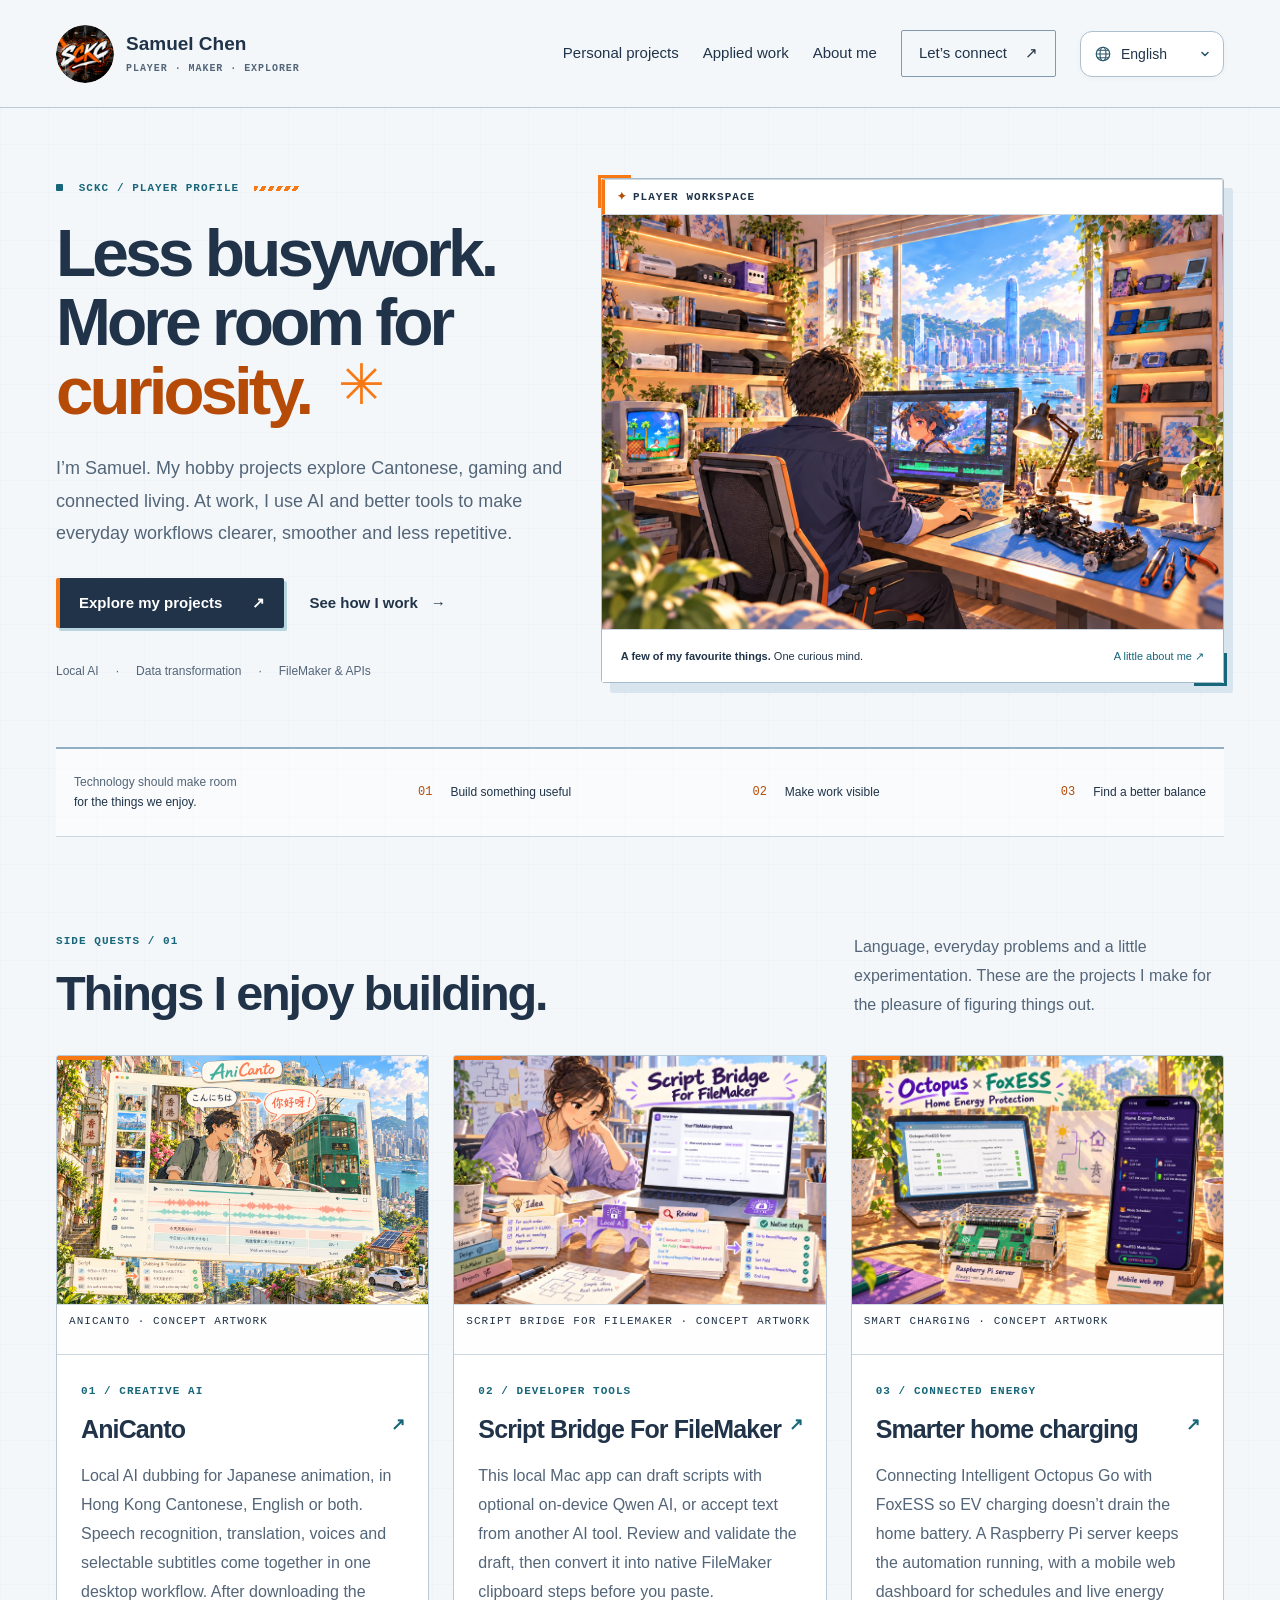
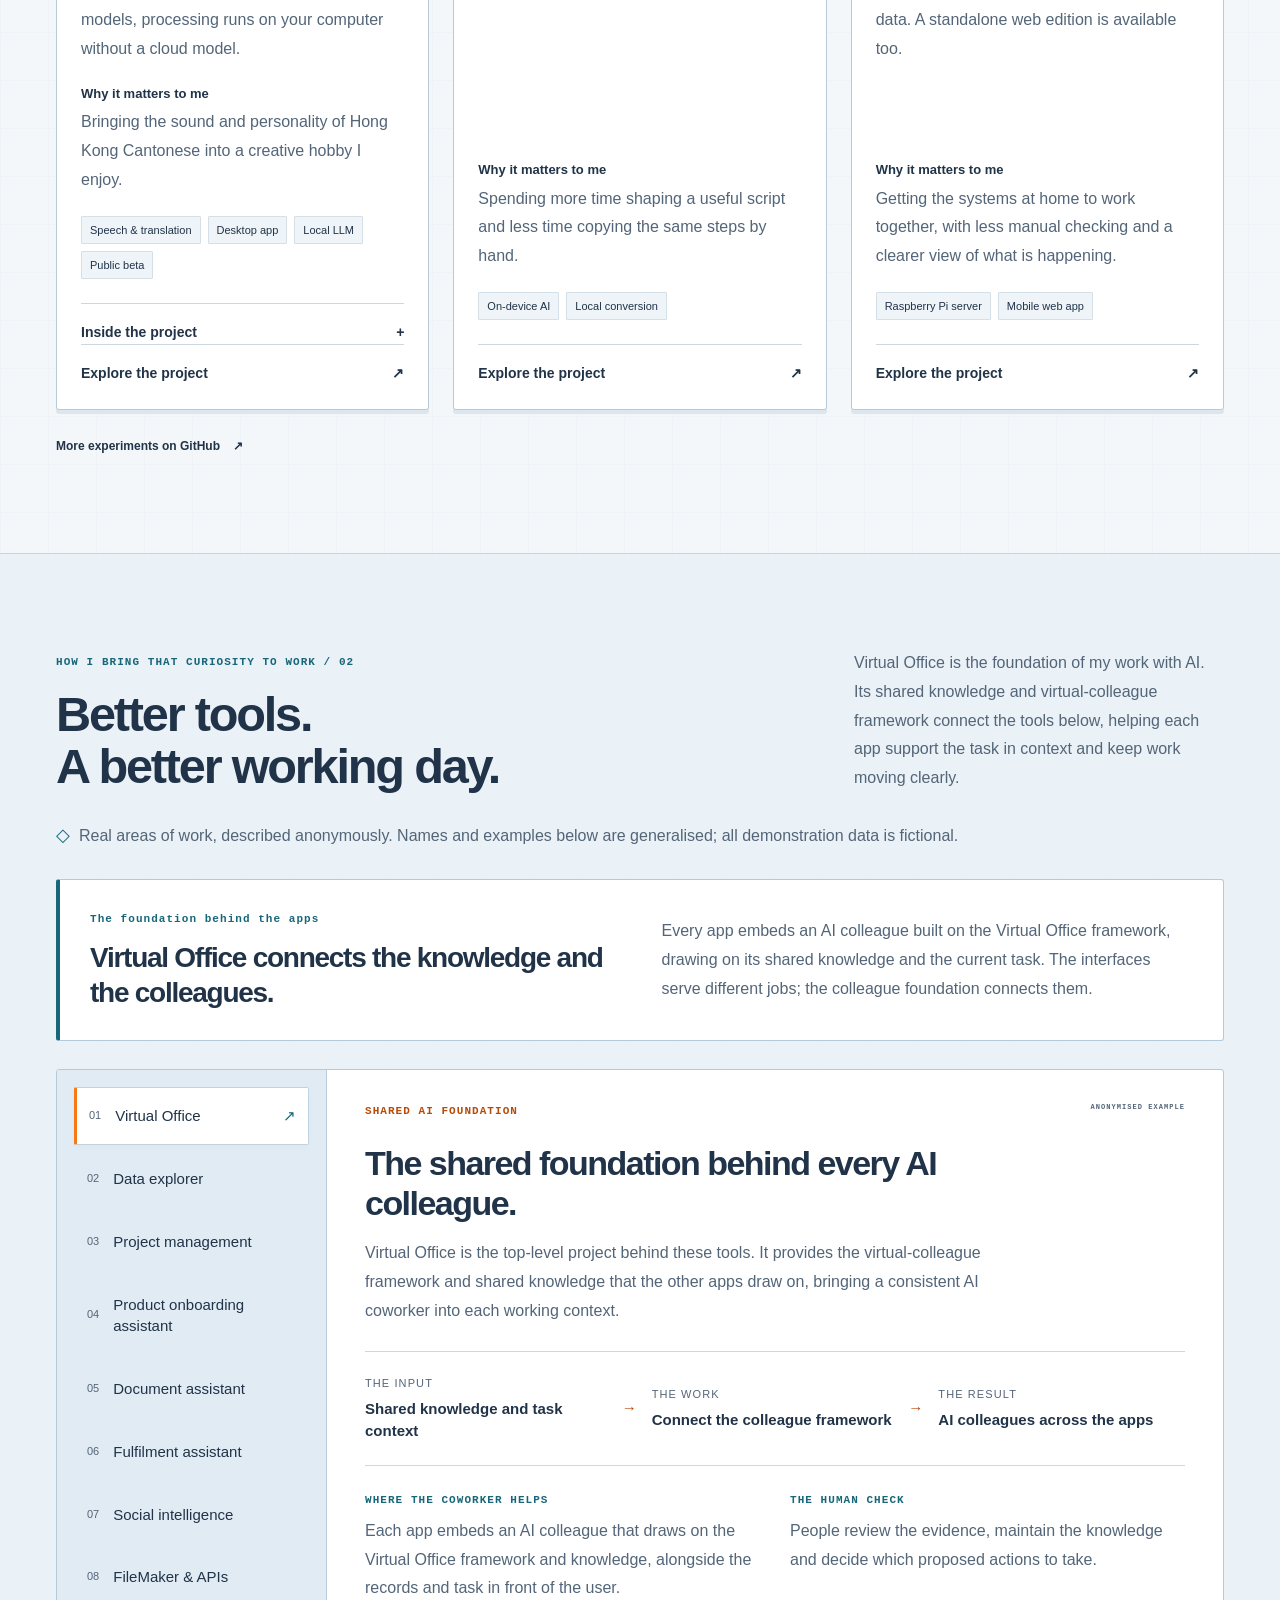
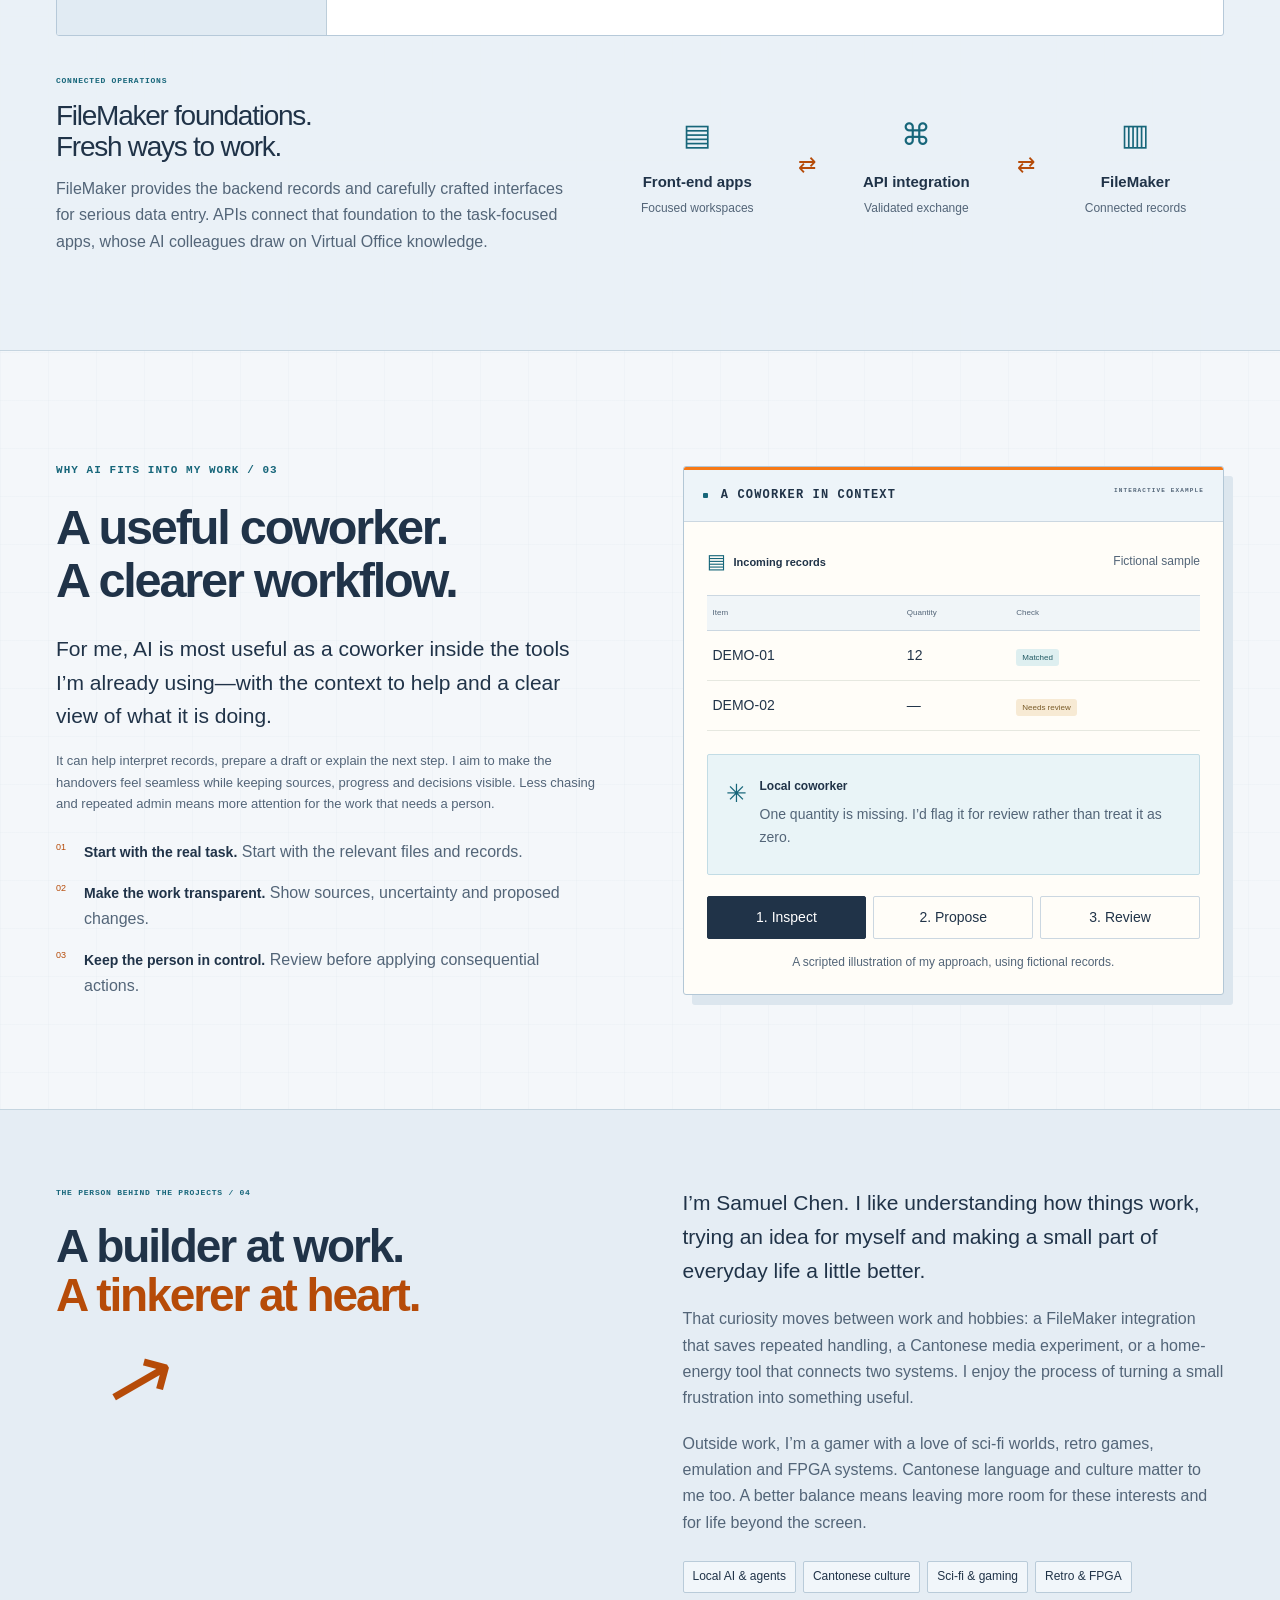
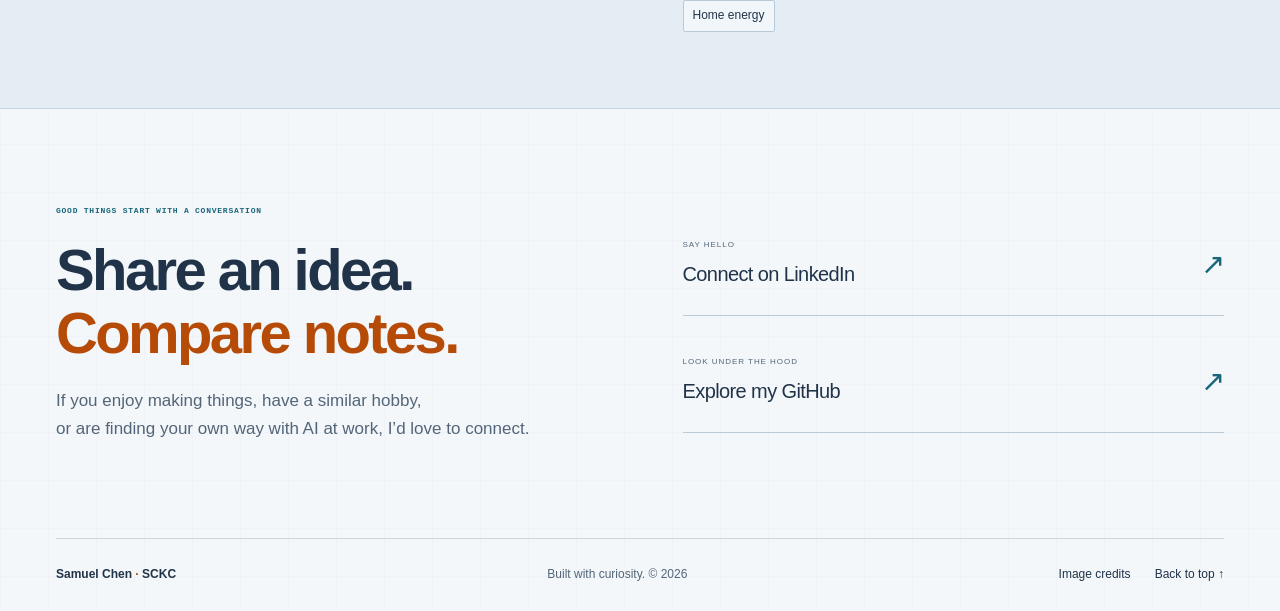
==== commit 12310a30: "Rename project to Script Bridge For FileMaker and update its artwork and links" ====
--- a/index.html
+++ b/index.html
@@ -4,7 +4,7 @@
 <meta charset="utf-8"><meta name="viewport" content="width=device-width, initial-scale=1">
 <meta name="description" content="Samuel Chen builds practical software: Cantonese media tools, local AI coworkers, data transformation and workflow automation. Explore the projects behind the curiosity.">
 <meta name="theme-color" content="#f9f8f3"><meta property="og:title" content="Samuel Chen — Curiosity, useful tools &amp; a better balance"><meta property="og:description" content="Cantonese creativity, connected systems and AI coworkers. Practical projects by Samuel Chen."><meta property="og:type" content="website"><meta property="og:url" content="https://samuelchen.hk/"><meta property="og:image" content="https://samuelchen.hk/assets/personal-backview-cover.jpg"><meta property="og:image:alt" content="Samuel’s interests: retro gaming, handhelds, MiSTer FPGA, Japanese anime and RC cars"><meta name="twitter:card" content="summary_large_image"><meta name="twitter:title" content="Samuel Chen — Curiosity, useful tools &amp; a better balance"><meta name="twitter:description" content="Explore my personal projects and approach to data, automation and local AI."><meta name="twitter:image" content="https://samuelchen.hk/assets/personal-backview-cover.jpg">
-<link rel="canonical" href="https://samuelchen.hk/"><link rel="icon" href="assets/sckc-favicon.png" type="image/png"><link rel="preload" href="assets/personal-backview-cover.jpg" as="image"><link rel="stylesheet" href="styles.css?v=20261020-collector"><title>Samuel Chen — Curiosity, useful tools &amp; a better balance</title>
+<link rel="canonical" href="https://samuelchen.hk/"><link rel="icon" href="assets/sckc-favicon.png" type="image/png"><link rel="preload" href="assets/personal-backview-cover.jpg" as="image"><link rel="stylesheet" href="styles.css?v=20261021-script-bridge"><title>Samuel Chen — Curiosity, useful tools &amp; a better balance</title>
 </head>
 <body>
 <a class="skip-link" href="#main">Skip to content</a>
@@ -14,7 +14,7 @@
 <div class="focus-strip wrap"><p>Technology should make room<br><strong>for the things we enjoy.</strong></p><span>01 <b>Build something useful</b></span><span>02 <b>Make work visible</b></span><span>03 <b>Find a better balance</b></span></div>
 <section class="section wrap" id="projects" aria-labelledby="projects-title"><div class="section-heading"><div><p class="eyebrow">SIDE QUESTS / 01</p><h2 id="projects-title">Things I enjoy building.</h2></div><p>Language, everyday problems and a little experimentation. These are the projects I make for the pleasure of figuring things out.</p></div><div class="project-grid">
 <article class="project-card" id="anicanto"><a class="project-visual canto-visual" href="https://github.com/samuelkcc/AniCanto/blob/main/README.en.md" target="_blank" rel="noopener noreferrer" aria-label="Explore AniCanto on GitHub"><img src="assets/anicanto-original-cover.jpg" width="1536" height="1024" loading="lazy" alt="AniCanto concept artwork showing anime dialogue translated from Japanese into Cantonese, with voice tracks and subtitles against a Hong Kong backdrop."><span class="art-caption">ANICANTO · CONCEPT ARTWORK</span></a><div class="project-copy"><p class="project-kicker">01 / CREATIVE AI</p><h3><a href="https://github.com/samuelkcc/AniCanto/blob/main/README.en.md" target="_blank" rel="noopener noreferrer">AniCanto <span aria-hidden="true">↗</span></a></h3><p>Local AI dubbing for Japanese animation, in Hong Kong Cantonese, English or both. Speech recognition, translation, voices and selectable subtitles come together in one desktop workflow. After downloading the models, processing runs on your computer without a cloud model.</p><p class="project-insight"><b>Why it matters to me</b>Bringing the sound and personality of Hong Kong Cantonese into a creative hobby I enjoy.</p><div class="tags"><span>Speech &amp; translation</span><span>Desktop app</span><span>Local LLM</span><span>Public beta</span></div><details class="project-details" id="anicanto-details"><summary>Inside the project <span aria-hidden="true">+</span></summary><p>Japanese dialogue → transcription → Cantonese / English script → voice and subtitle tracks. Translations and generated voices need listening and review.</p><p><b>Public beta · Available now.</b> Download the app and explore the source on GitHub.</p></details><a class="project-link" href="https://github.com/samuelkcc/AniCanto/blob/main/README.en.md" target="_blank" rel="noopener noreferrer">Explore the project <span aria-hidden="true">↗</span></a></div></article>
-<article class="project-card"><a class="project-visual bridge-visual" href="https://github.com/samuelkcc/filemaker-script-bridge" target="_blank" rel="noopener noreferrer" aria-label="Explore FileMaker Script Bridge on GitHub"><img src="assets/filemaker-female-studio-cover.jpg" width="1536" height="1024" loading="lazy" alt="An illustrated coding studio with the Qwen AI playground on a laptop and a paper bridge linking an idea, a reviewed draft and native FileMaker steps."><span class="art-caption">FILEMAKER SCRIPT BRIDGE · CONCEPT ARTWORK</span></a><div class="project-copy"><p class="project-kicker">02 / DEVELOPER TOOLS</p><h3><a href="https://github.com/samuelkcc/filemaker-script-bridge" target="_blank" rel="noopener noreferrer">FileMaker Script Bridge <span aria-hidden="true">↗</span></a></h3><p>This local Mac app can draft scripts with optional on-device Qwen AI, or accept text from another AI tool. Review and validate the draft, then convert it into native FileMaker clipboard steps before you paste.</p><p class="project-insight"><b>Why it matters to me</b>Spending more time shaping a useful script and less time copying the same steps by hand.</p><div class="tags"><span>On-device AI</span><span>Local conversion</span></div><a class="project-link" href="https://github.com/samuelkcc/filemaker-script-bridge" target="_blank" rel="noopener noreferrer">Explore the project <span aria-hidden="true">↗</span></a></div></article>
+<article class="project-card"><a class="project-visual bridge-visual" href="https://github.com/samuelkcc/script-bridge" target="_blank" rel="noopener noreferrer" aria-label="Explore Script Bridge For FileMaker on GitHub"><img src="assets/script-bridge-cover.jpg" width="1536" height="1024" loading="lazy" alt="An illustrated coding studio with the Qwen AI playground on a laptop and a paper bridge linking an idea, a reviewed draft and native FileMaker steps."><span class="art-caption">SCRIPT BRIDGE FOR FILEMAKER · CONCEPT ARTWORK</span></a><div class="project-copy"><p class="project-kicker">02 / DEVELOPER TOOLS</p><h3><a href="https://github.com/samuelkcc/script-bridge" target="_blank" rel="noopener noreferrer">Script Bridge For FileMaker <span aria-hidden="true">↗</span></a></h3><p>This local Mac app can draft scripts with optional on-device Qwen AI, or accept text from another AI tool. Review and validate the draft, then convert it into native FileMaker clipboard steps before you paste.</p><p class="project-insight"><b>Why it matters to me</b>Spending more time shaping a useful script and less time copying the same steps by hand.</p><div class="tags"><span>On-device AI</span><span>Local conversion</span></div><a class="project-link" href="https://github.com/samuelkcc/script-bridge" target="_blank" rel="noopener noreferrer">Explore the project <span aria-hidden="true">↗</span></a></div></article>
 <article class="project-card"><a class="project-visual energy-visual" href="https://github.com/samuelkcc/octopus-foxess-smart-charging" target="_blank" rel="noopener noreferrer" aria-label="Explore Octopus and FoxESS Smart Charging on GitHub"><img src="assets/energy-illustrated-cover.jpg" width="1536" height="1024" loading="lazy" alt="Octopus and FoxESS project artwork showing a Raspberry Pi automation server, server configuration on a laptop, and the mobile web dashboard on a phone."><span class="art-caption">SMART CHARGING · CONCEPT ARTWORK</span></a><div class="project-copy"><p class="project-kicker">03 / CONNECTED ENERGY</p><h3><a href="https://github.com/samuelkcc/octopus-foxess-smart-charging" target="_blank" rel="noopener noreferrer">Smarter home charging <span aria-hidden="true">↗</span></a></h3><p>Connecting Intelligent Octopus Go with FoxESS so EV charging doesn’t drain the home battery. A Raspberry Pi server keeps the automation running, with a mobile web dashboard for schedules and live energy data. A standalone web edition is available too.</p><p class="project-insight"><b>Why it matters to me</b>Getting the systems at home to work together, with less manual checking and a clearer view of what is happening.</p><div class="tags"><span>Raspberry Pi server</span><span>Mobile web app</span></div><a class="project-link" href="https://github.com/samuelkcc/octopus-foxess-smart-charging" target="_blank" rel="noopener noreferrer">Explore the project <span aria-hidden="true">↗</span></a></div></article>
 </div><a class="all-projects text-link" href="https://github.com/samuelkcc" target="_blank" rel="noopener noreferrer">More experiments on GitHub <span aria-hidden="true">↗</span></a></section>
 <section class="work-section" id="work" aria-labelledby="work-title"><div class="wrap section"><div class="section-heading"><div><p class="eyebrow">HOW I BRING THAT CURIOSITY TO WORK / 02</p><h2 id="work-title">Better tools.<br>A better working day.</h2></div><p>Virtual Office is the foundation of my work with AI. Its shared knowledge and virtual-colleague framework connect the tools below, helping each app support the task in context and keep work moving clearly.</p></div><p class="work-note"><span aria-hidden="true">◇</span> Real areas of work, described anonymously. Names and examples below are generalised; all demonstration data is fictional.</p><div class="office-foundation"><div><p class="eyebrow">The foundation behind the apps</p><h3>Virtual Office connects the knowledge and the colleagues.</h3></div><p>Every app embeds an AI colleague built on the Virtual Office framework, drawing on its shared knowledge and the current task. The interfaces serve different jobs; the colleague foundation connects them.</p></div><div class="case-explorer"><div class="case-tabs" role="tablist" aria-label="Explore work examples" aria-orientation="vertical"><button id="tab-office" class="case-tab" role="tab" aria-selected="true" aria-controls="case-panel" data-case="office"><span>01</span> Virtual Office <span aria-hidden="true">↗</span></button><button id="tab-data" class="case-tab" role="tab" aria-selected="false" aria-controls="case-panel" tabindex="-1" data-case="data"><span>02</span> Data explorer <span aria-hidden="true">↗</span></button><button id="tab-planning" class="case-tab" role="tab" aria-selected="false" aria-controls="case-panel" tabindex="-1" data-case="planning"><span>03</span> Project management <span aria-hidden="true">↗</span></button><button id="tab-onboarding" class="case-tab" role="tab" aria-selected="false" aria-controls="case-panel" tabindex="-1" data-case="onboarding"><span>04</span> Product onboarding assistant <span aria-hidden="true">↗</span></button><button id="tab-documents" class="case-tab" role="tab" aria-selected="false" aria-controls="case-panel" tabindex="-1" data-case="documents"><span>05</span> Document assistant <span aria-hidden="true">↗</span></button><button id="tab-fulfilment" class="case-tab" role="tab" aria-selected="false" aria-controls="case-panel" tabindex="-1" data-case="fulfilment"><span>06</span> Fulfilment assistant <span aria-hidden="true">↗</span></button><button id="tab-social" class="case-tab" role="tab" aria-selected="false" aria-controls="case-panel" tabindex="-1" data-case="social"><span>07</span> Social intelligence <span aria-hidden="true">↗</span></button><button id="tab-hybrid" class="case-tab" role="tab" aria-selected="false" aria-controls="case-panel" tabindex="-1" data-case="hybrid"><span>08</span> FileMaker &amp; APIs <span aria-hidden="true">↗</span></button></div>
@@ -22,5 +22,5 @@
 <section class="section wrap coworker-section" id="lab" aria-labelledby="coworker-title"><div class="coworker-copy"><p class="eyebrow">WHY AI FITS INTO MY WORK / 03</p><h2 id="coworker-title">A useful coworker.<br>A clearer workflow.</h2><p class="lead">For me, AI is most useful as a coworker inside the tools I’m already using—with the context to help and a clear view of what it is doing.</p><p>It can help interpret records, prepare a draft or explain the next step. I aim to make the handovers feel seamless while keeping sources, progress and decisions visible. Less chasing and repeated admin means more attention for the work that needs a person.</p><div class="approach-points"><p><span>01</span><b>Start with the real task.</b> Start with the relevant files and records.</p><p><span>02</span><b>Make the work transparent.</b> Show sources, uncertainty and proposed changes.</p><p><span>03</span><b>Keep the person in control.</b> Review before applying consequential actions.</p></div></div><div class="demo-workspace"><div class="demo-header"><span><span class="status-dot"></span> A COWORKER IN CONTEXT</span><span>INTERACTIVE EXAMPLE</span></div><div class="demo-source"><div><span class="file-icon" aria-hidden="true">▤</span><strong>Incoming records</strong><small>Fictional sample</small></div><table><caption class="sr-only">Fictional incoming records for the workflow example</caption><thead><tr><th scope="col">Item</th><th scope="col">Quantity</th><th scope="col">Check</th></tr></thead><tbody><tr><td>DEMO-01</td><td>12</td><td><span class="table-status">Matched</span></td></tr><tr><td>DEMO-02</td><td>—</td><td><span class="table-status pending">Needs review</span></td></tr></tbody></table></div><div class="agent-message"><div class="agent-symbol" aria-hidden="true">✳</div><div><strong>Local coworker</strong><p id="demo-message" aria-live="polite">One quantity is missing. I’d flag it for review rather than treat it as zero.</p></div></div><div class="demo-actions" role="group" aria-label="Explore the illustrative workflow"><button type="button" class="demo-step active" data-step="0" aria-pressed="true">1. Inspect</button><button type="button" class="demo-step" data-step="1" aria-pressed="false">2. Propose</button><button type="button" class="demo-step" data-step="2" aria-pressed="false">3. Review</button></div><p class="demo-caption">A scripted illustration of my approach, using fictional records.</p></div></section>
 <section class="about-section" id="about" aria-labelledby="about-title"><div class="wrap about-grid"><div class="about-heading"><p class="eyebrow">THE PERSON BEHIND THE PROJECTS / 04</p><h2 id="about-title">A builder at work.<br><em>A tinkerer at heart.</em></h2><span class="about-doodle" aria-hidden="true">↗</span></div><div class="about-copy"><p class="lead">I’m Samuel Chen. I like understanding how things work, trying an idea for myself and making a small part of everyday life a little better.</p><p>That curiosity moves between work and hobbies: a FileMaker integration that saves repeated handling, a Cantonese media experiment, or a home-energy tool that connects two systems. I enjoy the process of turning a small frustration into something useful.</p><p>Outside work, I’m a gamer with a love of sci-fi worlds, retro games, emulation and FPGA systems. Cantonese language and culture matter to me too. A better balance means leaving more room for these interests and for life beyond the screen.</p><div class="interest-tags"><span>Local AI &amp; agents</span><span>Cantonese culture</span><span>Sci-fi &amp; gaming</span><span>Retro &amp; FPGA</span><span>Home energy</span></div></div></div></section>
 <section class="connect-section wrap" id="connect" aria-labelledby="connect-title"><div><p class="eyebrow">GOOD THINGS START WITH A CONVERSATION</p><h2 id="connect-title">Share an idea.<br><em>Compare notes.</em></h2><p>If you enjoy making things, have a similar hobby,<br class="desktop-break"> or are finding your own way with AI at work, I’d love to connect.</p></div><div class="connect-links"><a href="https://www.linkedin.com/in/samuel-chen-48364a86/" target="_blank" rel="noopener noreferrer"><span><small>SAY HELLO</small>Connect on LinkedIn</span><span aria-hidden="true">↗</span></a><a href="https://github.com/samuelkcc" target="_blank" rel="noopener noreferrer"><span><small>LOOK UNDER THE HOOD</small>Explore my GitHub</span><span aria-hidden="true">↗</span></a></div></section>
-</main><footer class="wrap"><a class="footer-name" href="#top">Samuel Chen<span> · </span>SCKC</a><p>Built with curiosity. © <span id="year">2026</span></p><div class="footer-utilities"><a href="image-credits.html">Image credits</a><a href="#top">Back to top ↑</a></div></footer><script src="translations.js?v=20261020-restored-room"></script><script src="script.js?v=20261020-personal-room"></script>
+</main><footer class="wrap"><a class="footer-name" href="#top">Samuel Chen<span> · </span>SCKC</a><p>Built with curiosity. © <span id="year">2026</span></p><div class="footer-utilities"><a href="image-credits.html">Image credits</a><a href="#top">Back to top ↑</a></div></footer><script src="translations.js?v=20261021-script-bridge"></script><script src="script.js?v=20261020-personal-room"></script>
 </body></html>
--- a/styles.css
+++ b/styles.css
@@ -1860,7 +1860,7 @@
 .project-card:hover { box-shadow: 0 10px 24px #20334815; }
 .project-visual { height: auto; min-height: 0; padding: 0; align-self: start; background: #f4f7fa; border-bottom: 1px solid var(--line); }
 .project-visual > img { display: block; width: 100%; height: auto; object-fit: contain; }
-.art-caption { display: block; position: static; color: var(--ink); border: 0; border-top: 1px solid #d0dbe3; border-radius: 0; background: #ffffffed; padding: 8px 12px; }
+.art-caption { min-height: calc(3em + 17px); line-height: 1.5; display: block; position: static; color: var(--ink); border: 0; border-top: 1px solid #d0dbe3; border-radius: 0; background: #ffffffed; padding: 8px 12px; }
 .tags span { background: #eff4f8; border-color: #d4dfe8; border-radius: 1px; }
 .work-section { border-block-color: #c6d5e0; background: #eaf1f7ed; }
 .case-explorer { border-color: #b6c9d9; border-radius: 3px; }
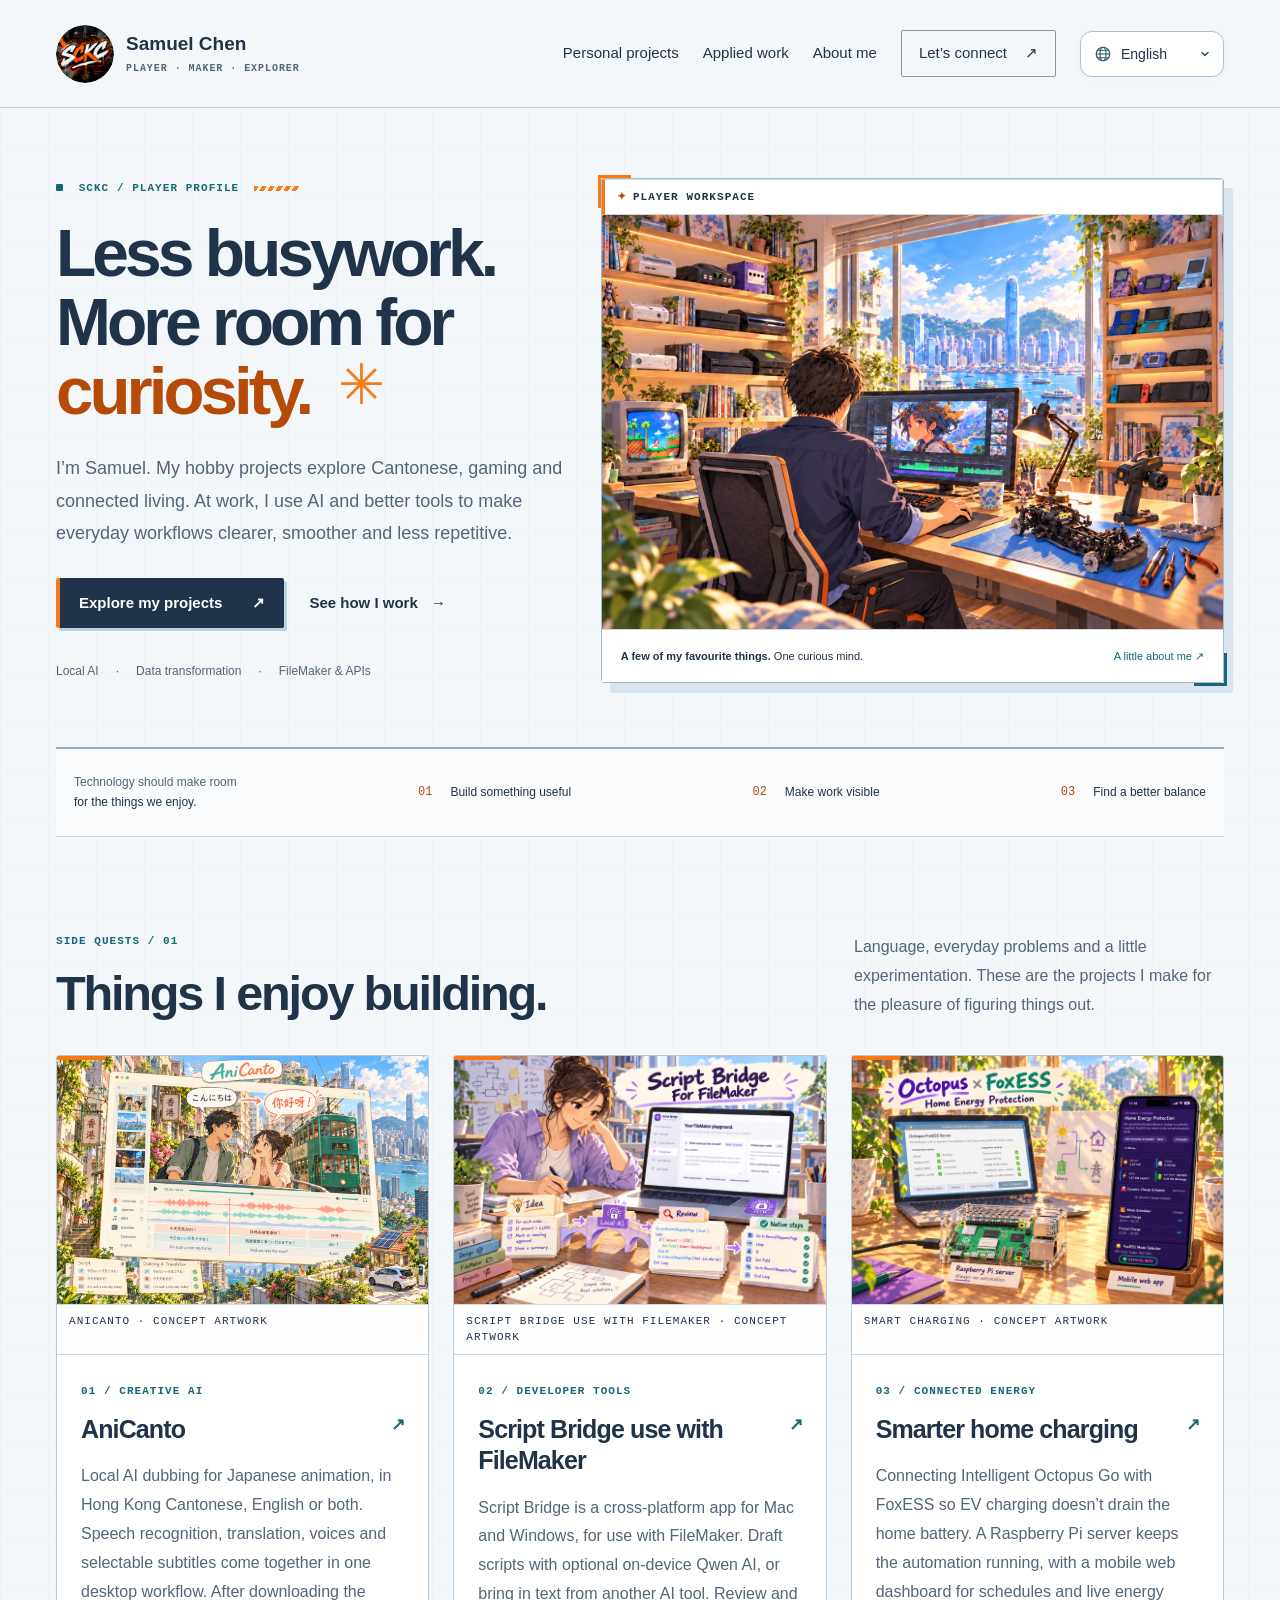
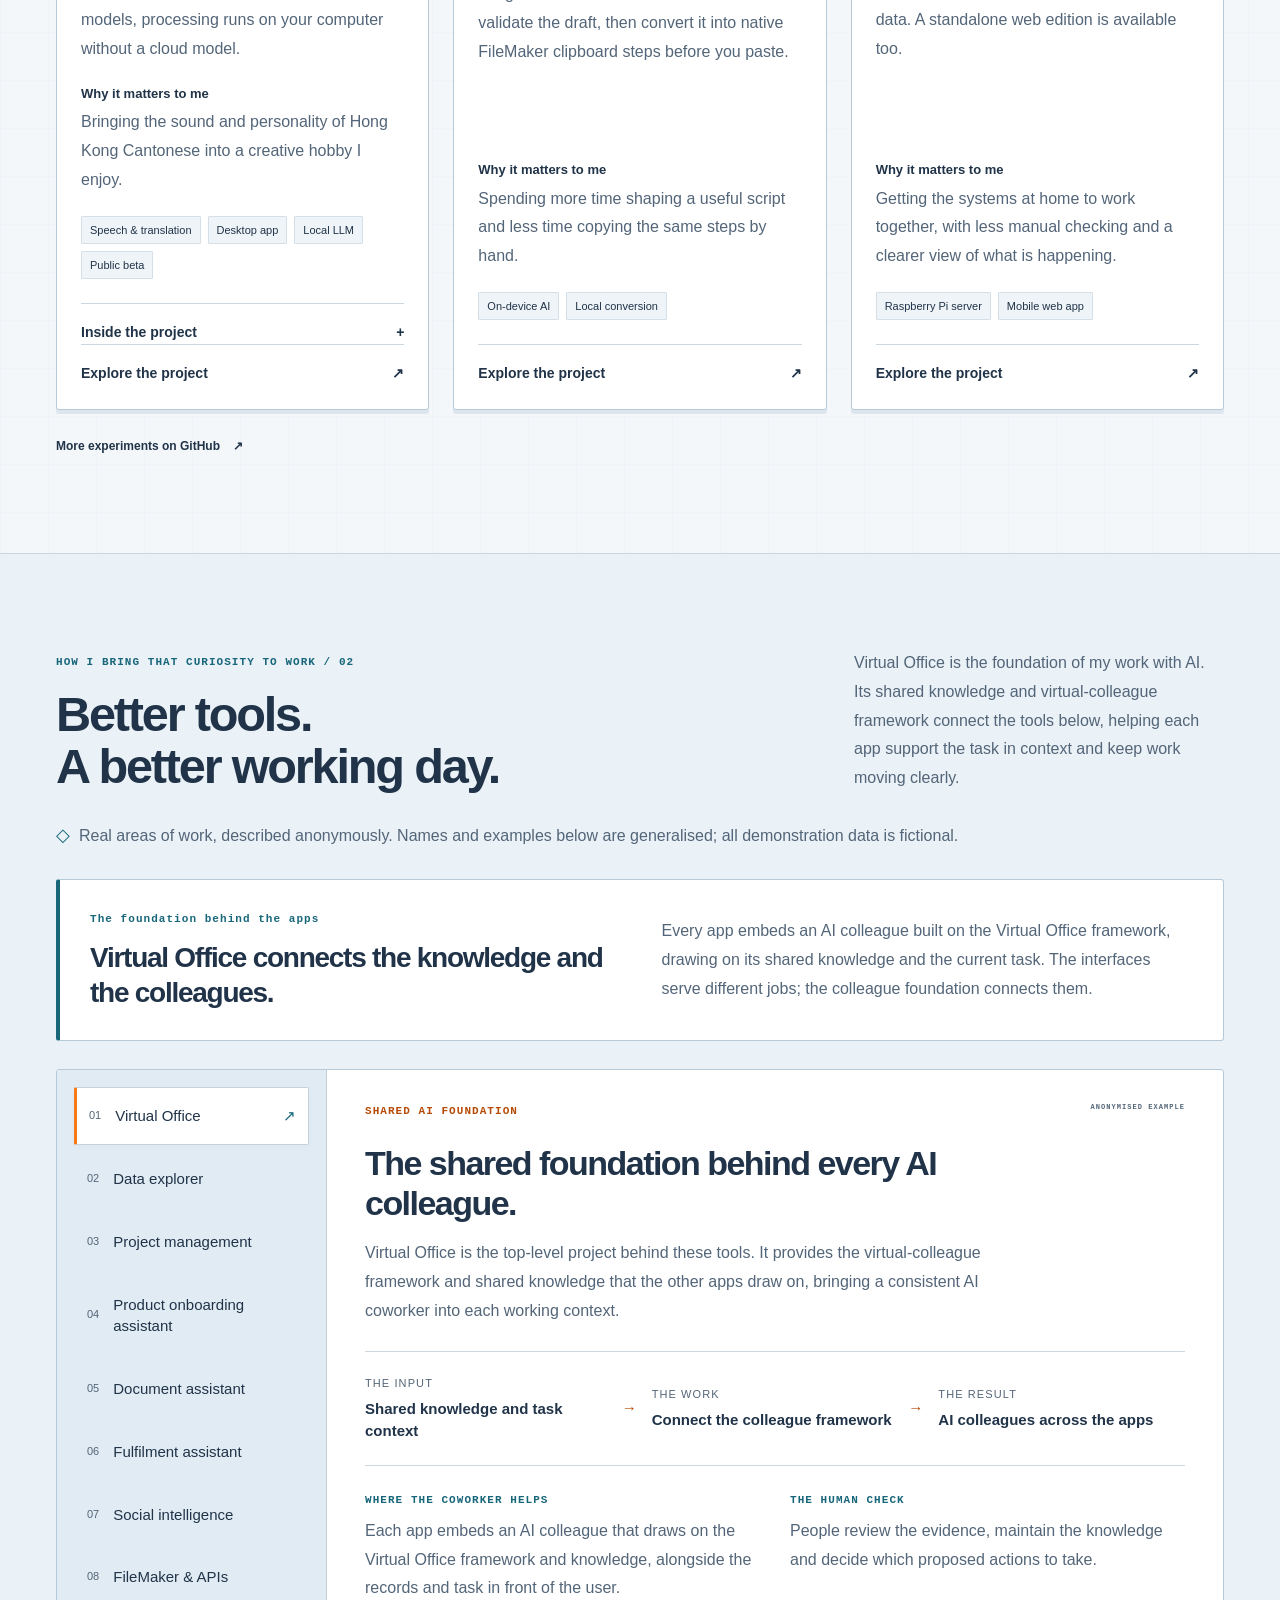
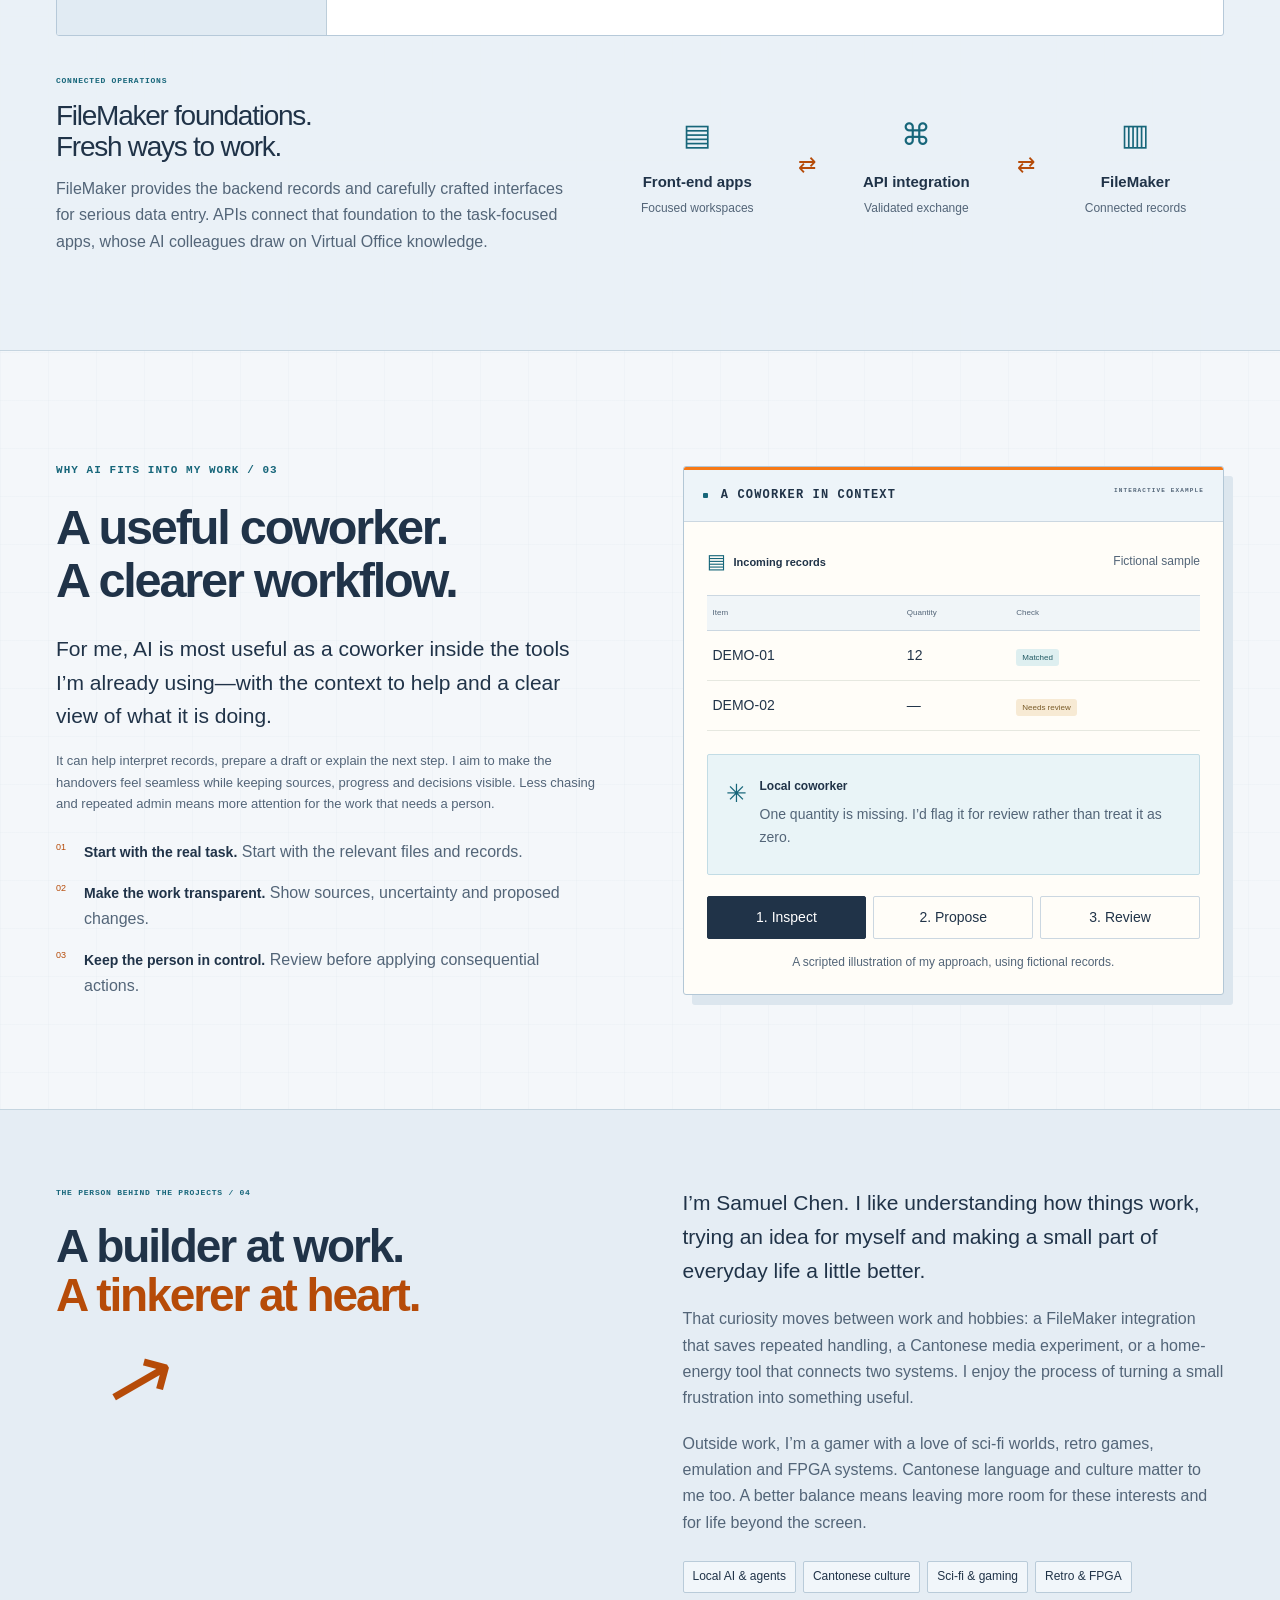
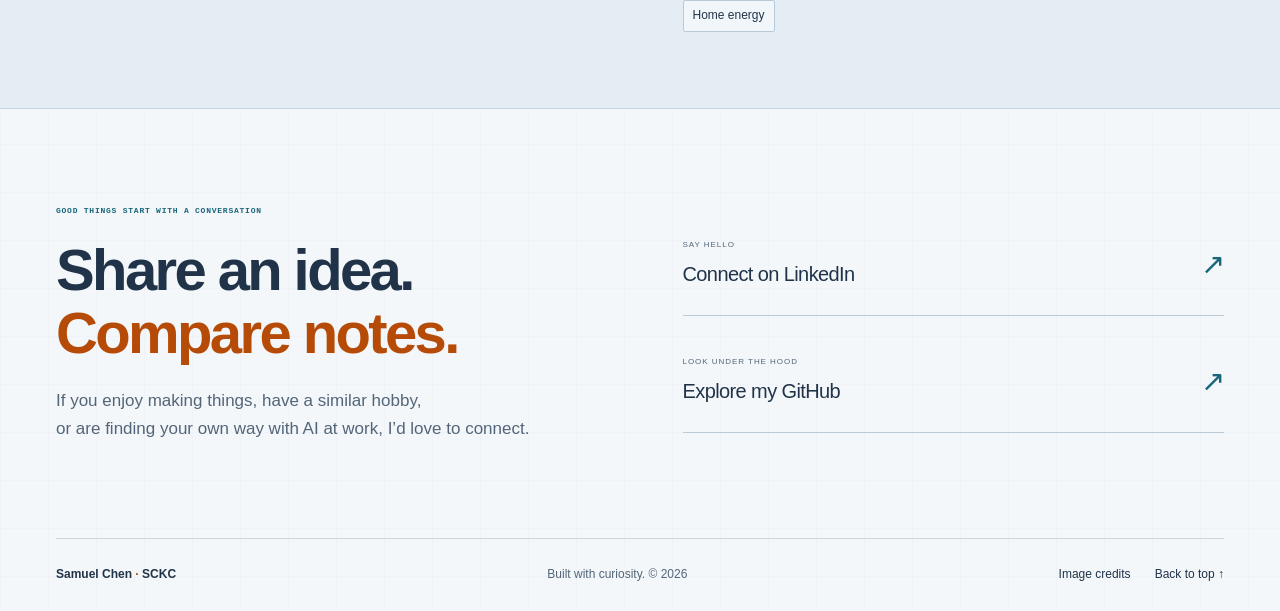
==== commit 09a0da77: "Clarify Script Bridge use with FileMaker and Mac/Windows support" ====
--- a/index.html
+++ b/index.html
@@ -14,7 +14,7 @@
 <div class="focus-strip wrap"><p>Technology should make room<br><strong>for the things we enjoy.</strong></p><span>01 <b>Build something useful</b></span><span>02 <b>Make work visible</b></span><span>03 <b>Find a better balance</b></span></div>
 <section class="section wrap" id="projects" aria-labelledby="projects-title"><div class="section-heading"><div><p class="eyebrow">SIDE QUESTS / 01</p><h2 id="projects-title">Things I enjoy building.</h2></div><p>Language, everyday problems and a little experimentation. These are the projects I make for the pleasure of figuring things out.</p></div><div class="project-grid">
 <article class="project-card" id="anicanto"><a class="project-visual canto-visual" href="https://github.com/samuelkcc/AniCanto/blob/main/README.en.md" target="_blank" rel="noopener noreferrer" aria-label="Explore AniCanto on GitHub"><img src="assets/anicanto-original-cover.jpg" width="1536" height="1024" loading="lazy" alt="AniCanto concept artwork showing anime dialogue translated from Japanese into Cantonese, with voice tracks and subtitles against a Hong Kong backdrop."><span class="art-caption">ANICANTO · CONCEPT ARTWORK</span></a><div class="project-copy"><p class="project-kicker">01 / CREATIVE AI</p><h3><a href="https://github.com/samuelkcc/AniCanto/blob/main/README.en.md" target="_blank" rel="noopener noreferrer">AniCanto <span aria-hidden="true">↗</span></a></h3><p>Local AI dubbing for Japanese animation, in Hong Kong Cantonese, English or both. Speech recognition, translation, voices and selectable subtitles come together in one desktop workflow. After downloading the models, processing runs on your computer without a cloud model.</p><p class="project-insight"><b>Why it matters to me</b>Bringing the sound and personality of Hong Kong Cantonese into a creative hobby I enjoy.</p><div class="tags"><span>Speech &amp; translation</span><span>Desktop app</span><span>Local LLM</span><span>Public beta</span></div><details class="project-details" id="anicanto-details"><summary>Inside the project <span aria-hidden="true">+</span></summary><p>Japanese dialogue → transcription → Cantonese / English script → voice and subtitle tracks. Translations and generated voices need listening and review.</p><p><b>Public beta · Available now.</b> Download the app and explore the source on GitHub.</p></details><a class="project-link" href="https://github.com/samuelkcc/AniCanto/blob/main/README.en.md" target="_blank" rel="noopener noreferrer">Explore the project <span aria-hidden="true">↗</span></a></div></article>
-<article class="project-card"><a class="project-visual bridge-visual" href="https://github.com/samuelkcc/script-bridge" target="_blank" rel="noopener noreferrer" aria-label="Explore Script Bridge For FileMaker on GitHub"><img src="assets/script-bridge-cover.jpg" width="1536" height="1024" loading="lazy" alt="An illustrated coding studio with the Qwen AI playground on a laptop and a paper bridge linking an idea, a reviewed draft and native FileMaker steps."><span class="art-caption">SCRIPT BRIDGE FOR FILEMAKER · CONCEPT ARTWORK</span></a><div class="project-copy"><p class="project-kicker">02 / DEVELOPER TOOLS</p><h3><a href="https://github.com/samuelkcc/script-bridge" target="_blank" rel="noopener noreferrer">Script Bridge For FileMaker <span aria-hidden="true">↗</span></a></h3><p>This local Mac app can draft scripts with optional on-device Qwen AI, or accept text from another AI tool. Review and validate the draft, then convert it into native FileMaker clipboard steps before you paste.</p><p class="project-insight"><b>Why it matters to me</b>Spending more time shaping a useful script and less time copying the same steps by hand.</p><div class="tags"><span>On-device AI</span><span>Local conversion</span></div><a class="project-link" href="https://github.com/samuelkcc/script-bridge" target="_blank" rel="noopener noreferrer">Explore the project <span aria-hidden="true">↗</span></a></div></article>
+<article class="project-card"><a class="project-visual bridge-visual" href="https://github.com/samuelkcc/script-bridge" target="_blank" rel="noopener noreferrer" aria-label="Explore Script Bridge use with FileMaker on GitHub"><img src="assets/script-bridge-cover.jpg" width="1536" height="1024" loading="lazy" alt="An illustrated coding studio with the Qwen AI playground on a laptop and a paper bridge linking an idea, a reviewed draft and native FileMaker steps."><span class="art-caption">SCRIPT BRIDGE USE WITH FILEMAKER · CONCEPT ARTWORK</span></a><div class="project-copy"><p class="project-kicker">02 / DEVELOPER TOOLS</p><h3><a href="https://github.com/samuelkcc/script-bridge" target="_blank" rel="noopener noreferrer">Script Bridge use with FileMaker <span aria-hidden="true">↗</span></a></h3><p>Script Bridge is a cross-platform app for Mac and Windows, for use with FileMaker. Draft scripts with optional on-device Qwen AI, or bring in text from another AI tool. Review and validate the draft, then convert it into native FileMaker clipboard steps before you paste.</p><p class="project-insight"><b>Why it matters to me</b>Spending more time shaping a useful script and less time copying the same steps by hand.</p><div class="tags"><span>On-device AI</span><span>Local conversion</span></div><a class="project-link" href="https://github.com/samuelkcc/script-bridge" target="_blank" rel="noopener noreferrer">Explore the project <span aria-hidden="true">↗</span></a></div></article>
 <article class="project-card"><a class="project-visual energy-visual" href="https://github.com/samuelkcc/octopus-foxess-smart-charging" target="_blank" rel="noopener noreferrer" aria-label="Explore Octopus and FoxESS Smart Charging on GitHub"><img src="assets/energy-illustrated-cover.jpg" width="1536" height="1024" loading="lazy" alt="Octopus and FoxESS project artwork showing a Raspberry Pi automation server, server configuration on a laptop, and the mobile web dashboard on a phone."><span class="art-caption">SMART CHARGING · CONCEPT ARTWORK</span></a><div class="project-copy"><p class="project-kicker">03 / CONNECTED ENERGY</p><h3><a href="https://github.com/samuelkcc/octopus-foxess-smart-charging" target="_blank" rel="noopener noreferrer">Smarter home charging <span aria-hidden="true">↗</span></a></h3><p>Connecting Intelligent Octopus Go with FoxESS so EV charging doesn’t drain the home battery. A Raspberry Pi server keeps the automation running, with a mobile web dashboard for schedules and live energy data. A standalone web edition is available too.</p><p class="project-insight"><b>Why it matters to me</b>Getting the systems at home to work together, with less manual checking and a clearer view of what is happening.</p><div class="tags"><span>Raspberry Pi server</span><span>Mobile web app</span></div><a class="project-link" href="https://github.com/samuelkcc/octopus-foxess-smart-charging" target="_blank" rel="noopener noreferrer">Explore the project <span aria-hidden="true">↗</span></a></div></article>
 </div><a class="all-projects text-link" href="https://github.com/samuelkcc" target="_blank" rel="noopener noreferrer">More experiments on GitHub <span aria-hidden="true">↗</span></a></section>
 <section class="work-section" id="work" aria-labelledby="work-title"><div class="wrap section"><div class="section-heading"><div><p class="eyebrow">HOW I BRING THAT CURIOSITY TO WORK / 02</p><h2 id="work-title">Better tools.<br>A better working day.</h2></div><p>Virtual Office is the foundation of my work with AI. Its shared knowledge and virtual-colleague framework connect the tools below, helping each app support the task in context and keep work moving clearly.</p></div><p class="work-note"><span aria-hidden="true">◇</span> Real areas of work, described anonymously. Names and examples below are generalised; all demonstration data is fictional.</p><div class="office-foundation"><div><p class="eyebrow">The foundation behind the apps</p><h3>Virtual Office connects the knowledge and the colleagues.</h3></div><p>Every app embeds an AI colleague built on the Virtual Office framework, drawing on its shared knowledge and the current task. The interfaces serve different jobs; the colleague foundation connects them.</p></div><div class="case-explorer"><div class="case-tabs" role="tablist" aria-label="Explore work examples" aria-orientation="vertical"><button id="tab-office" class="case-tab" role="tab" aria-selected="true" aria-controls="case-panel" data-case="office"><span>01</span> Virtual Office <span aria-hidden="true">↗</span></button><button id="tab-data" class="case-tab" role="tab" aria-selected="false" aria-controls="case-panel" tabindex="-1" data-case="data"><span>02</span> Data explorer <span aria-hidden="true">↗</span></button><button id="tab-planning" class="case-tab" role="tab" aria-selected="false" aria-controls="case-panel" tabindex="-1" data-case="planning"><span>03</span> Project management <span aria-hidden="true">↗</span></button><button id="tab-onboarding" class="case-tab" role="tab" aria-selected="false" aria-controls="case-panel" tabindex="-1" data-case="onboarding"><span>04</span> Product onboarding assistant <span aria-hidden="true">↗</span></button><button id="tab-documents" class="case-tab" role="tab" aria-selected="false" aria-controls="case-panel" tabindex="-1" data-case="documents"><span>05</span> Document assistant <span aria-hidden="true">↗</span></button><button id="tab-fulfilment" class="case-tab" role="tab" aria-selected="false" aria-controls="case-panel" tabindex="-1" data-case="fulfilment"><span>06</span> Fulfilment assistant <span aria-hidden="true">↗</span></button><button id="tab-social" class="case-tab" role="tab" aria-selected="false" aria-controls="case-panel" tabindex="-1" data-case="social"><span>07</span> Social intelligence <span aria-hidden="true">↗</span></button><button id="tab-hybrid" class="case-tab" role="tab" aria-selected="false" aria-controls="case-panel" tabindex="-1" data-case="hybrid"><span>08</span> FileMaker &amp; APIs <span aria-hidden="true">↗</span></button></div>
@@ -22,5 +22,5 @@
 <section class="section wrap coworker-section" id="lab" aria-labelledby="coworker-title"><div class="coworker-copy"><p class="eyebrow">WHY AI FITS INTO MY WORK / 03</p><h2 id="coworker-title">A useful coworker.<br>A clearer workflow.</h2><p class="lead">For me, AI is most useful as a coworker inside the tools I’m already using—with the context to help and a clear view of what it is doing.</p><p>It can help interpret records, prepare a draft or explain the next step. I aim to make the handovers feel seamless while keeping sources, progress and decisions visible. Less chasing and repeated admin means more attention for the work that needs a person.</p><div class="approach-points"><p><span>01</span><b>Start with the real task.</b> Start with the relevant files and records.</p><p><span>02</span><b>Make the work transparent.</b> Show sources, uncertainty and proposed changes.</p><p><span>03</span><b>Keep the person in control.</b> Review before applying consequential actions.</p></div></div><div class="demo-workspace"><div class="demo-header"><span><span class="status-dot"></span> A COWORKER IN CONTEXT</span><span>INTERACTIVE EXAMPLE</span></div><div class="demo-source"><div><span class="file-icon" aria-hidden="true">▤</span><strong>Incoming records</strong><small>Fictional sample</small></div><table><caption class="sr-only">Fictional incoming records for the workflow example</caption><thead><tr><th scope="col">Item</th><th scope="col">Quantity</th><th scope="col">Check</th></tr></thead><tbody><tr><td>DEMO-01</td><td>12</td><td><span class="table-status">Matched</span></td></tr><tr><td>DEMO-02</td><td>—</td><td><span class="table-status pending">Needs review</span></td></tr></tbody></table></div><div class="agent-message"><div class="agent-symbol" aria-hidden="true">✳</div><div><strong>Local coworker</strong><p id="demo-message" aria-live="polite">One quantity is missing. I’d flag it for review rather than treat it as zero.</p></div></div><div class="demo-actions" role="group" aria-label="Explore the illustrative workflow"><button type="button" class="demo-step active" data-step="0" aria-pressed="true">1. Inspect</button><button type="button" class="demo-step" data-step="1" aria-pressed="false">2. Propose</button><button type="button" class="demo-step" data-step="2" aria-pressed="false">3. Review</button></div><p class="demo-caption">A scripted illustration of my approach, using fictional records.</p></div></section>
 <section class="about-section" id="about" aria-labelledby="about-title"><div class="wrap about-grid"><div class="about-heading"><p class="eyebrow">THE PERSON BEHIND THE PROJECTS / 04</p><h2 id="about-title">A builder at work.<br><em>A tinkerer at heart.</em></h2><span class="about-doodle" aria-hidden="true">↗</span></div><div class="about-copy"><p class="lead">I’m Samuel Chen. I like understanding how things work, trying an idea for myself and making a small part of everyday life a little better.</p><p>That curiosity moves between work and hobbies: a FileMaker integration that saves repeated handling, a Cantonese media experiment, or a home-energy tool that connects two systems. I enjoy the process of turning a small frustration into something useful.</p><p>Outside work, I’m a gamer with a love of sci-fi worlds, retro games, emulation and FPGA systems. Cantonese language and culture matter to me too. A better balance means leaving more room for these interests and for life beyond the screen.</p><div class="interest-tags"><span>Local AI &amp; agents</span><span>Cantonese culture</span><span>Sci-fi &amp; gaming</span><span>Retro &amp; FPGA</span><span>Home energy</span></div></div></div></section>
 <section class="connect-section wrap" id="connect" aria-labelledby="connect-title"><div><p class="eyebrow">GOOD THINGS START WITH A CONVERSATION</p><h2 id="connect-title">Share an idea.<br><em>Compare notes.</em></h2><p>If you enjoy making things, have a similar hobby,<br class="desktop-break"> or are finding your own way with AI at work, I’d love to connect.</p></div><div class="connect-links"><a href="https://www.linkedin.com/in/samuel-chen-48364a86/" target="_blank" rel="noopener noreferrer"><span><small>SAY HELLO</small>Connect on LinkedIn</span><span aria-hidden="true">↗</span></a><a href="https://github.com/samuelkcc" target="_blank" rel="noopener noreferrer"><span><small>LOOK UNDER THE HOOD</small>Explore my GitHub</span><span aria-hidden="true">↗</span></a></div></section>
-</main><footer class="wrap"><a class="footer-name" href="#top">Samuel Chen<span> · </span>SCKC</a><p>Built with curiosity. © <span id="year">2026</span></p><div class="footer-utilities"><a href="image-credits.html">Image credits</a><a href="#top">Back to top ↑</a></div></footer><script src="translations.js?v=20261021-script-bridge"></script><script src="script.js?v=20261020-personal-room"></script>
+</main><footer class="wrap"><a class="footer-name" href="#top">Samuel Chen<span> · </span>SCKC</a><p>Built with curiosity. © <span id="year">2026</span></p><div class="footer-utilities"><a href="image-credits.html">Image credits</a><a href="#top">Back to top ↑</a></div></footer><script src="translations.js?v=20261021-script-bridge-cross-platform"></script><script src="script.js?v=20261020-personal-room"></script>
 </body></html>
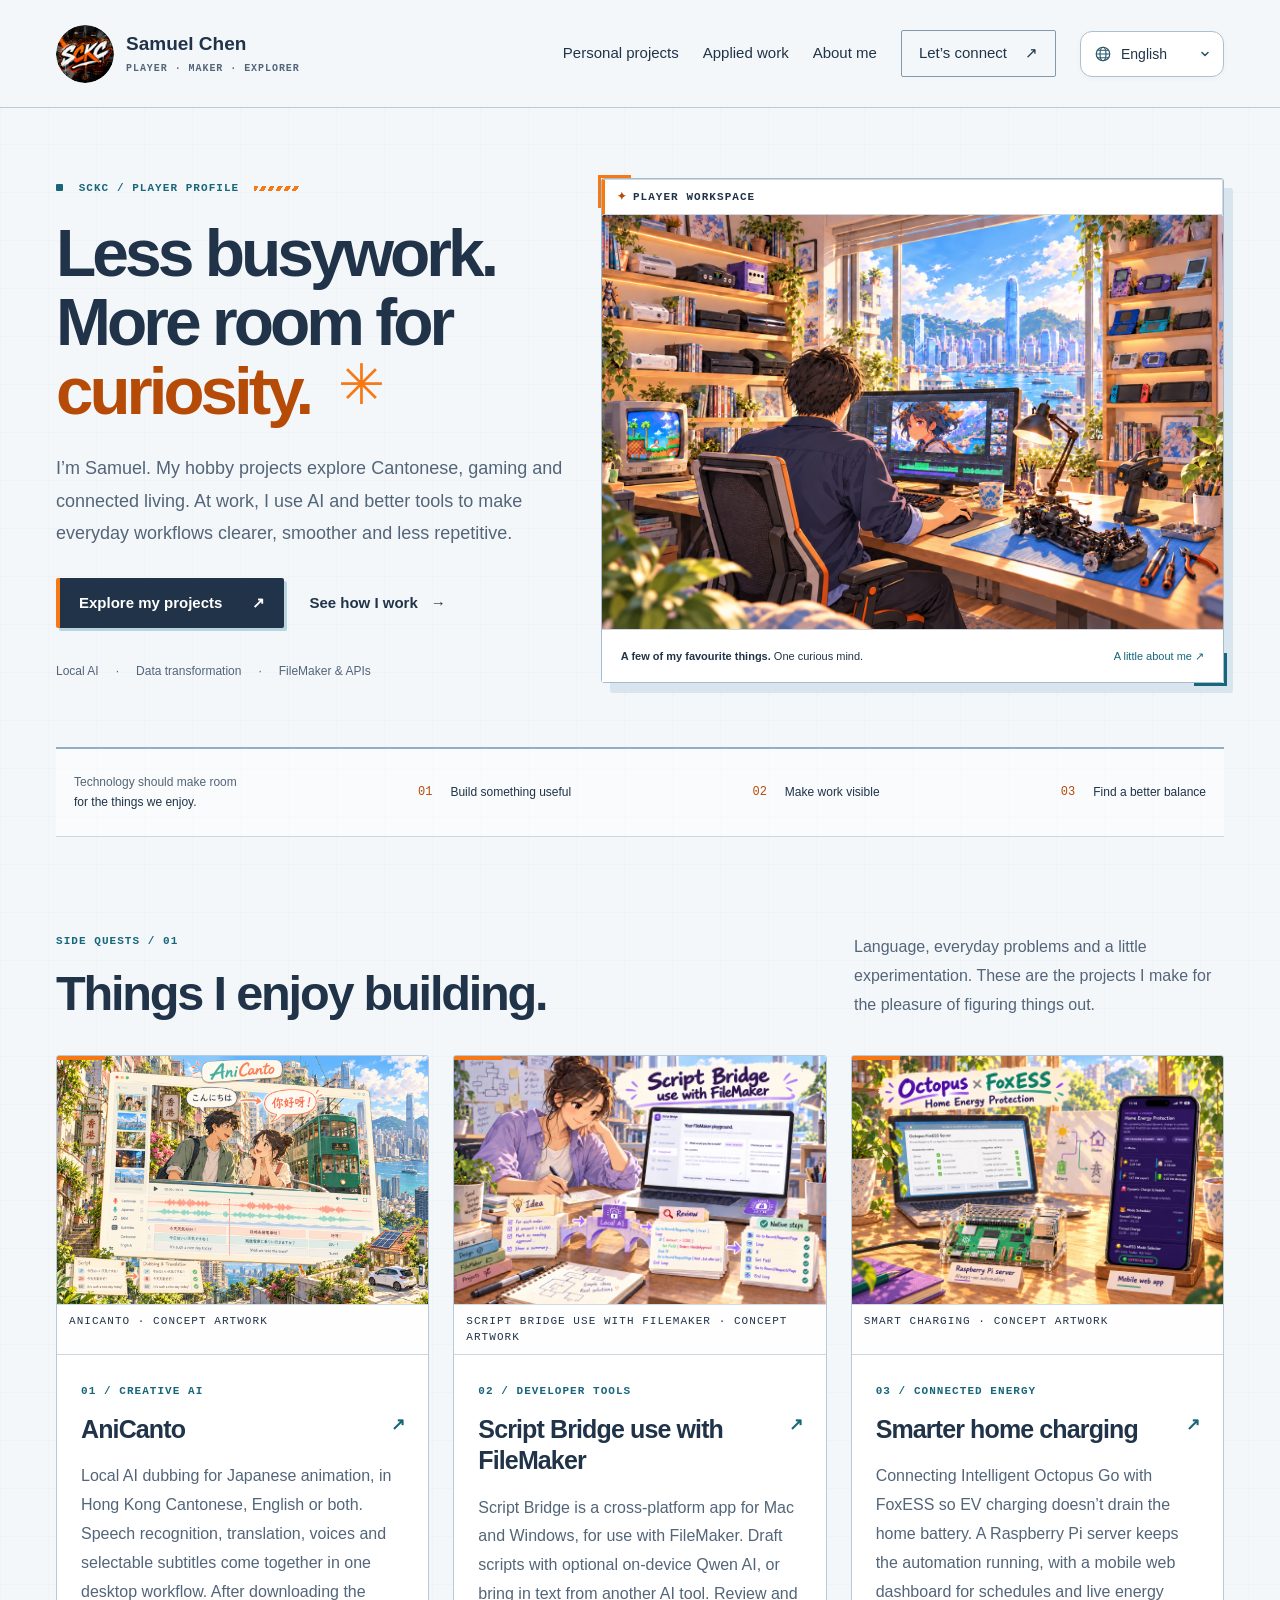
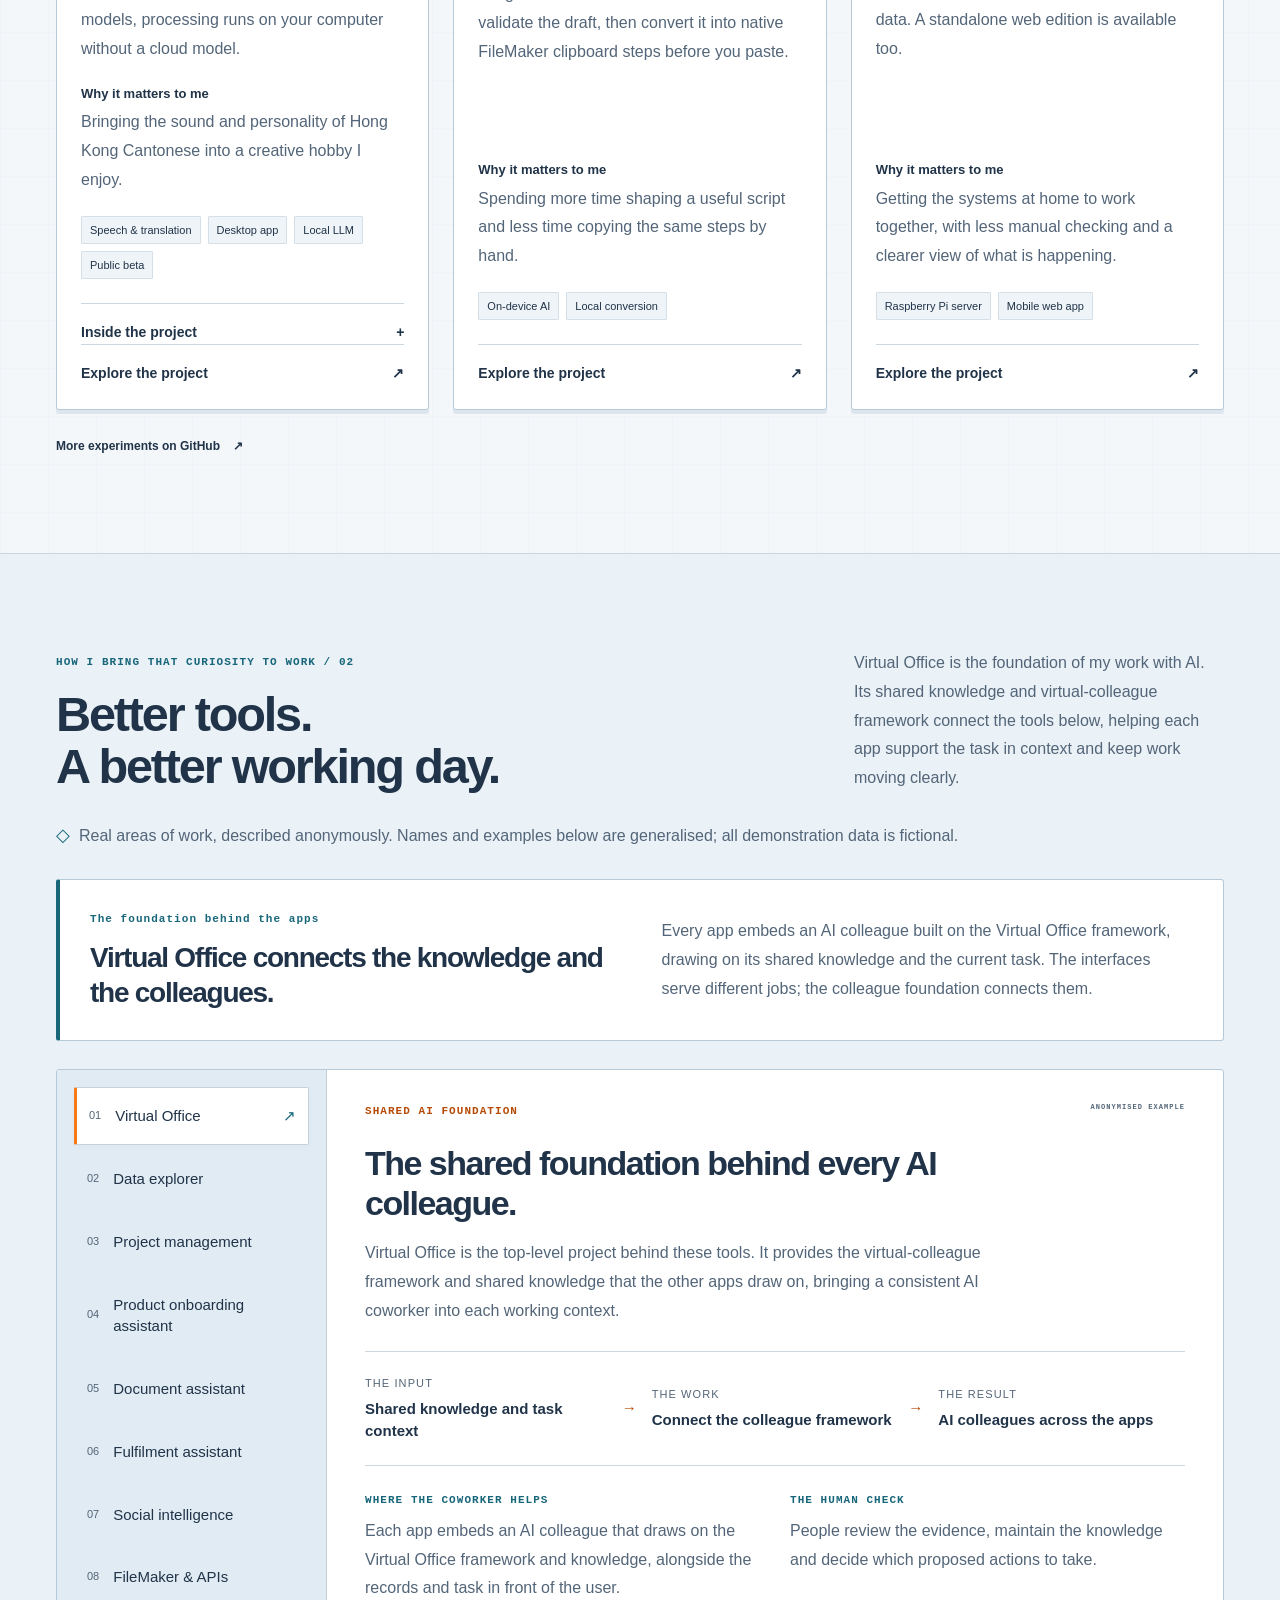
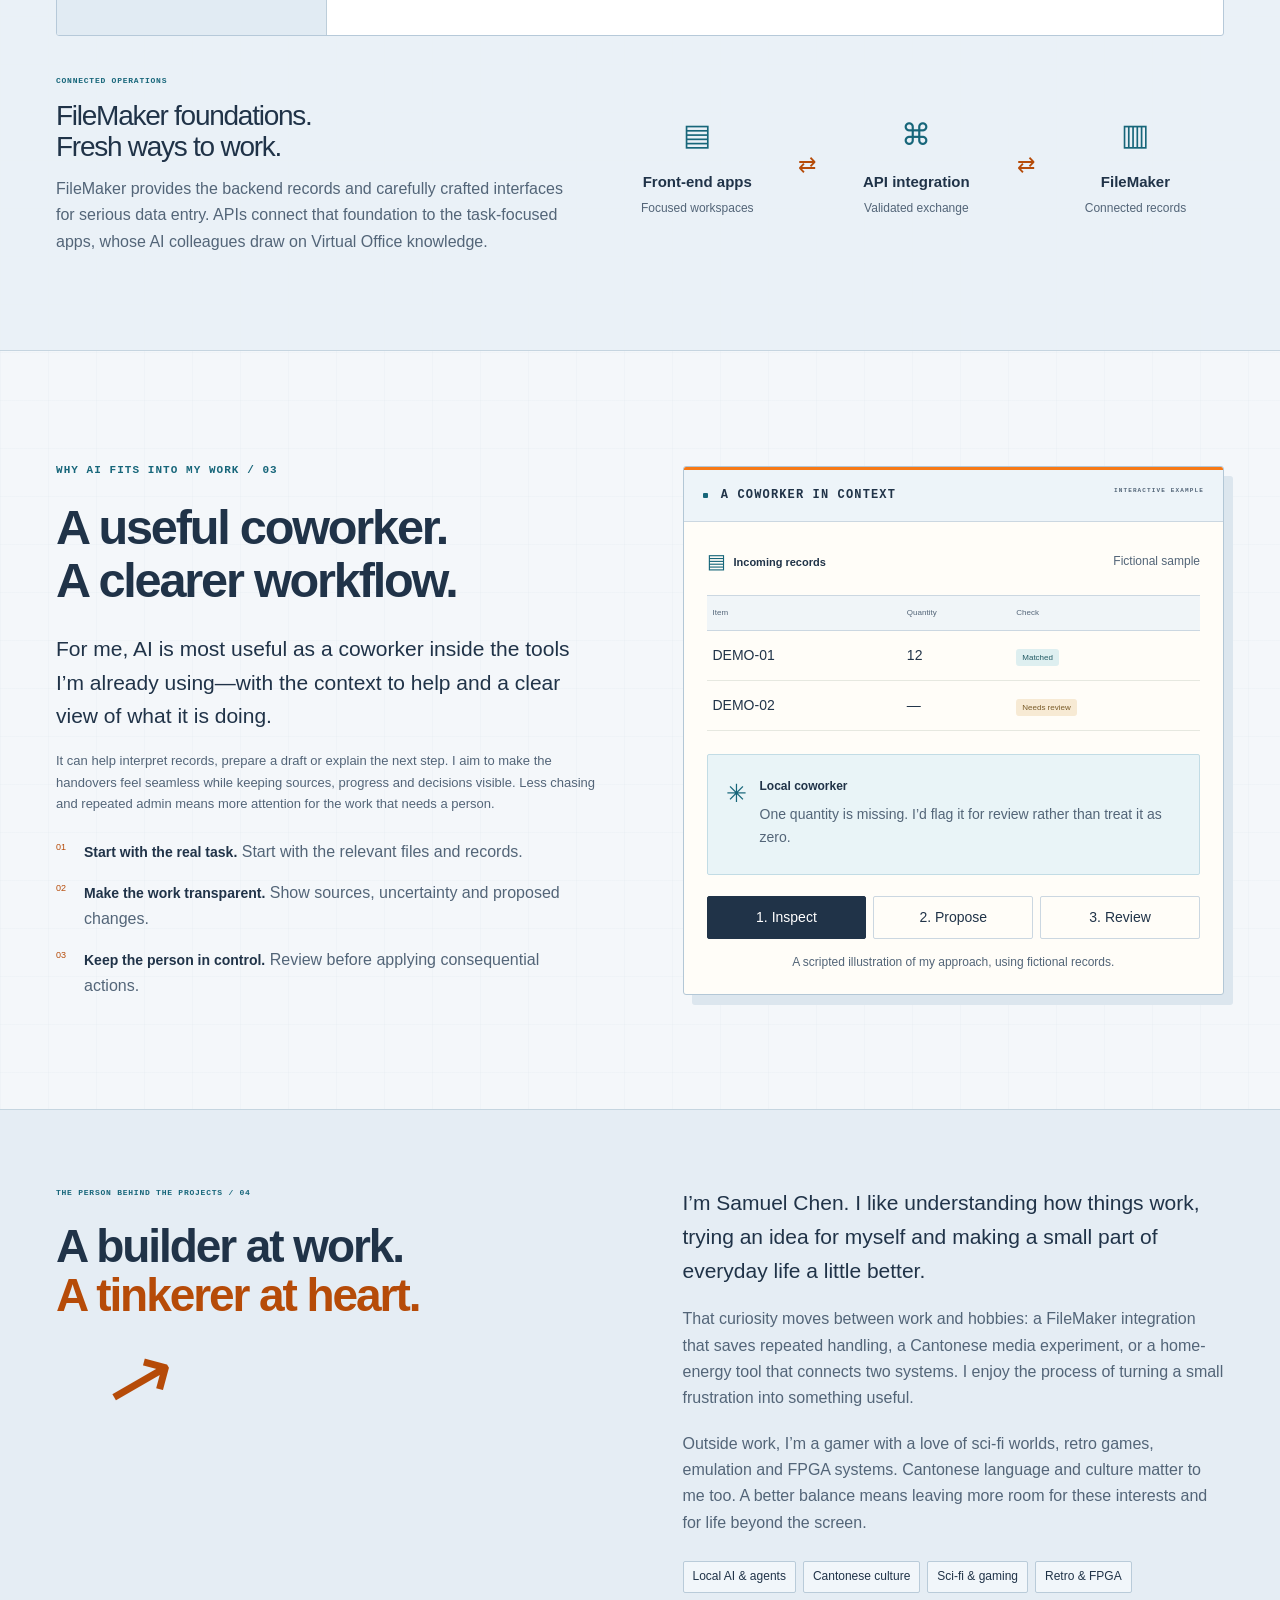
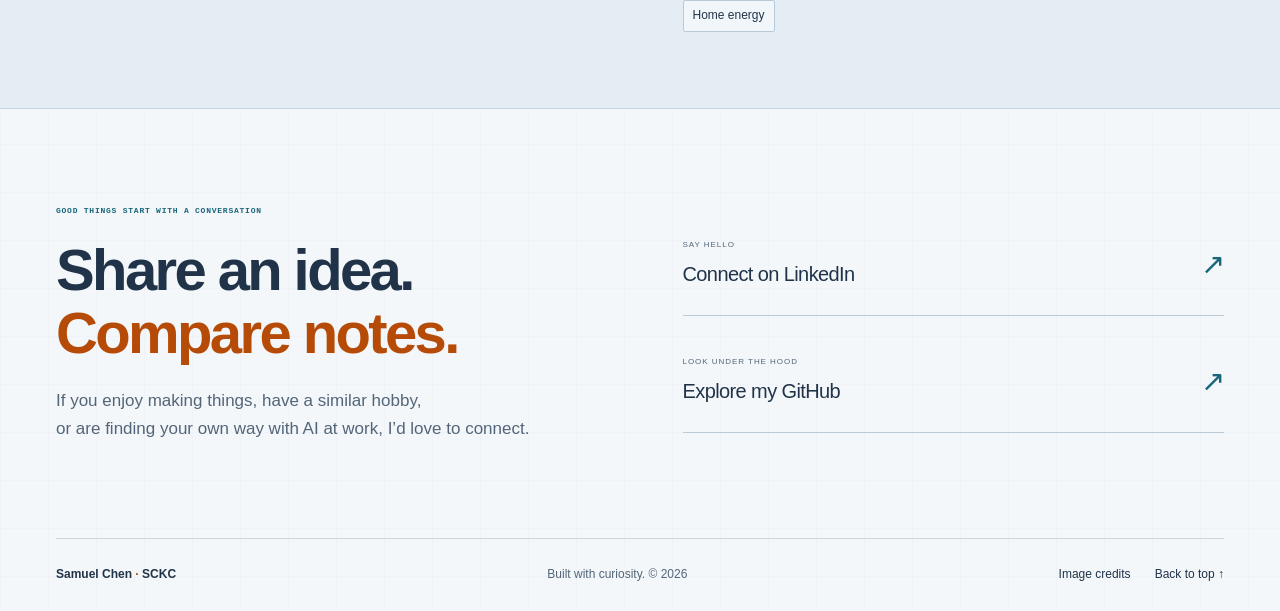
==== commit 3d5b83dc: "Update Script Bridge artwork title to use with FileMaker" ====
--- a/index.html
+++ b/index.html
@@ -14,7 +14,7 @@
 <div class="focus-strip wrap"><p>Technology should make room<br><strong>for the things we enjoy.</strong></p><span>01 <b>Build something useful</b></span><span>02 <b>Make work visible</b></span><span>03 <b>Find a better balance</b></span></div>
 <section class="section wrap" id="projects" aria-labelledby="projects-title"><div class="section-heading"><div><p class="eyebrow">SIDE QUESTS / 01</p><h2 id="projects-title">Things I enjoy building.</h2></div><p>Language, everyday problems and a little experimentation. These are the projects I make for the pleasure of figuring things out.</p></div><div class="project-grid">
 <article class="project-card" id="anicanto"><a class="project-visual canto-visual" href="https://github.com/samuelkcc/AniCanto/blob/main/README.en.md" target="_blank" rel="noopener noreferrer" aria-label="Explore AniCanto on GitHub"><img src="assets/anicanto-original-cover.jpg" width="1536" height="1024" loading="lazy" alt="AniCanto concept artwork showing anime dialogue translated from Japanese into Cantonese, with voice tracks and subtitles against a Hong Kong backdrop."><span class="art-caption">ANICANTO · CONCEPT ARTWORK</span></a><div class="project-copy"><p class="project-kicker">01 / CREATIVE AI</p><h3><a href="https://github.com/samuelkcc/AniCanto/blob/main/README.en.md" target="_blank" rel="noopener noreferrer">AniCanto <span aria-hidden="true">↗</span></a></h3><p>Local AI dubbing for Japanese animation, in Hong Kong Cantonese, English or both. Speech recognition, translation, voices and selectable subtitles come together in one desktop workflow. After downloading the models, processing runs on your computer without a cloud model.</p><p class="project-insight"><b>Why it matters to me</b>Bringing the sound and personality of Hong Kong Cantonese into a creative hobby I enjoy.</p><div class="tags"><span>Speech &amp; translation</span><span>Desktop app</span><span>Local LLM</span><span>Public beta</span></div><details class="project-details" id="anicanto-details"><summary>Inside the project <span aria-hidden="true">+</span></summary><p>Japanese dialogue → transcription → Cantonese / English script → voice and subtitle tracks. Translations and generated voices need listening and review.</p><p><b>Public beta · Available now.</b> Download the app and explore the source on GitHub.</p></details><a class="project-link" href="https://github.com/samuelkcc/AniCanto/blob/main/README.en.md" target="_blank" rel="noopener noreferrer">Explore the project <span aria-hidden="true">↗</span></a></div></article>
-<article class="project-card"><a class="project-visual bridge-visual" href="https://github.com/samuelkcc/script-bridge" target="_blank" rel="noopener noreferrer" aria-label="Explore Script Bridge use with FileMaker on GitHub"><img src="assets/script-bridge-cover.jpg" width="1536" height="1024" loading="lazy" alt="An illustrated coding studio with the Qwen AI playground on a laptop and a paper bridge linking an idea, a reviewed draft and native FileMaker steps."><span class="art-caption">SCRIPT BRIDGE USE WITH FILEMAKER · CONCEPT ARTWORK</span></a><div class="project-copy"><p class="project-kicker">02 / DEVELOPER TOOLS</p><h3><a href="https://github.com/samuelkcc/script-bridge" target="_blank" rel="noopener noreferrer">Script Bridge use with FileMaker <span aria-hidden="true">↗</span></a></h3><p>Script Bridge is a cross-platform app for Mac and Windows, for use with FileMaker. Draft scripts with optional on-device Qwen AI, or bring in text from another AI tool. Review and validate the draft, then convert it into native FileMaker clipboard steps before you paste.</p><p class="project-insight"><b>Why it matters to me</b>Spending more time shaping a useful script and less time copying the same steps by hand.</p><div class="tags"><span>On-device AI</span><span>Local conversion</span></div><a class="project-link" href="https://github.com/samuelkcc/script-bridge" target="_blank" rel="noopener noreferrer">Explore the project <span aria-hidden="true">↗</span></a></div></article>
+<article class="project-card"><a class="project-visual bridge-visual" href="https://github.com/samuelkcc/script-bridge" target="_blank" rel="noopener noreferrer" aria-label="Explore Script Bridge use with FileMaker on GitHub"><img src="assets/script-bridge-cover.jpg?v=20261021-use-with-title" width="1536" height="1024" loading="lazy" alt="An illustrated coding studio with the Qwen AI playground on a laptop and a paper bridge linking an idea, a reviewed draft and native FileMaker steps."><span class="art-caption">SCRIPT BRIDGE USE WITH FILEMAKER · CONCEPT ARTWORK</span></a><div class="project-copy"><p class="project-kicker">02 / DEVELOPER TOOLS</p><h3><a href="https://github.com/samuelkcc/script-bridge" target="_blank" rel="noopener noreferrer">Script Bridge use with FileMaker <span aria-hidden="true">↗</span></a></h3><p>Script Bridge is a cross-platform app for Mac and Windows, for use with FileMaker. Draft scripts with optional on-device Qwen AI, or bring in text from another AI tool. Review and validate the draft, then convert it into native FileMaker clipboard steps before you paste.</p><p class="project-insight"><b>Why it matters to me</b>Spending more time shaping a useful script and less time copying the same steps by hand.</p><div class="tags"><span>On-device AI</span><span>Local conversion</span></div><a class="project-link" href="https://github.com/samuelkcc/script-bridge" target="_blank" rel="noopener noreferrer">Explore the project <span aria-hidden="true">↗</span></a></div></article>
 <article class="project-card"><a class="project-visual energy-visual" href="https://github.com/samuelkcc/octopus-foxess-smart-charging" target="_blank" rel="noopener noreferrer" aria-label="Explore Octopus and FoxESS Smart Charging on GitHub"><img src="assets/energy-illustrated-cover.jpg" width="1536" height="1024" loading="lazy" alt="Octopus and FoxESS project artwork showing a Raspberry Pi automation server, server configuration on a laptop, and the mobile web dashboard on a phone."><span class="art-caption">SMART CHARGING · CONCEPT ARTWORK</span></a><div class="project-copy"><p class="project-kicker">03 / CONNECTED ENERGY</p><h3><a href="https://github.com/samuelkcc/octopus-foxess-smart-charging" target="_blank" rel="noopener noreferrer">Smarter home charging <span aria-hidden="true">↗</span></a></h3><p>Connecting Intelligent Octopus Go with FoxESS so EV charging doesn’t drain the home battery. A Raspberry Pi server keeps the automation running, with a mobile web dashboard for schedules and live energy data. A standalone web edition is available too.</p><p class="project-insight"><b>Why it matters to me</b>Getting the systems at home to work together, with less manual checking and a clearer view of what is happening.</p><div class="tags"><span>Raspberry Pi server</span><span>Mobile web app</span></div><a class="project-link" href="https://github.com/samuelkcc/octopus-foxess-smart-charging" target="_blank" rel="noopener noreferrer">Explore the project <span aria-hidden="true">↗</span></a></div></article>
 </div><a class="all-projects text-link" href="https://github.com/samuelkcc" target="_blank" rel="noopener noreferrer">More experiments on GitHub <span aria-hidden="true">↗</span></a></section>
 <section class="work-section" id="work" aria-labelledby="work-title"><div class="wrap section"><div class="section-heading"><div><p class="eyebrow">HOW I BRING THAT CURIOSITY TO WORK / 02</p><h2 id="work-title">Better tools.<br>A better working day.</h2></div><p>Virtual Office is the foundation of my work with AI. Its shared knowledge and virtual-colleague framework connect the tools below, helping each app support the task in context and keep work moving clearly.</p></div><p class="work-note"><span aria-hidden="true">◇</span> Real areas of work, described anonymously. Names and examples below are generalised; all demonstration data is fictional.</p><div class="office-foundation"><div><p class="eyebrow">The foundation behind the apps</p><h3>Virtual Office connects the knowledge and the colleagues.</h3></div><p>Every app embeds an AI colleague built on the Virtual Office framework, drawing on its shared knowledge and the current task. The interfaces serve different jobs; the colleague foundation connects them.</p></div><div class="case-explorer"><div class="case-tabs" role="tablist" aria-label="Explore work examples" aria-orientation="vertical"><button id="tab-office" class="case-tab" role="tab" aria-selected="true" aria-controls="case-panel" data-case="office"><span>01</span> Virtual Office <span aria-hidden="true">↗</span></button><button id="tab-data" class="case-tab" role="tab" aria-selected="false" aria-controls="case-panel" tabindex="-1" data-case="data"><span>02</span> Data explorer <span aria-hidden="true">↗</span></button><button id="tab-planning" class="case-tab" role="tab" aria-selected="false" aria-controls="case-panel" tabindex="-1" data-case="planning"><span>03</span> Project management <span aria-hidden="true">↗</span></button><button id="tab-onboarding" class="case-tab" role="tab" aria-selected="false" aria-controls="case-panel" tabindex="-1" data-case="onboarding"><span>04</span> Product onboarding assistant <span aria-hidden="true">↗</span></button><button id="tab-documents" class="case-tab" role="tab" aria-selected="false" aria-controls="case-panel" tabindex="-1" data-case="documents"><span>05</span> Document assistant <span aria-hidden="true">↗</span></button><button id="tab-fulfilment" class="case-tab" role="tab" aria-selected="false" aria-controls="case-panel" tabindex="-1" data-case="fulfilment"><span>06</span> Fulfilment assistant <span aria-hidden="true">↗</span></button><button id="tab-social" class="case-tab" role="tab" aria-selected="false" aria-controls="case-panel" tabindex="-1" data-case="social"><span>07</span> Social intelligence <span aria-hidden="true">↗</span></button><button id="tab-hybrid" class="case-tab" role="tab" aria-selected="false" aria-controls="case-panel" tabindex="-1" data-case="hybrid"><span>08</span> FileMaker &amp; APIs <span aria-hidden="true">↗</span></button></div>
